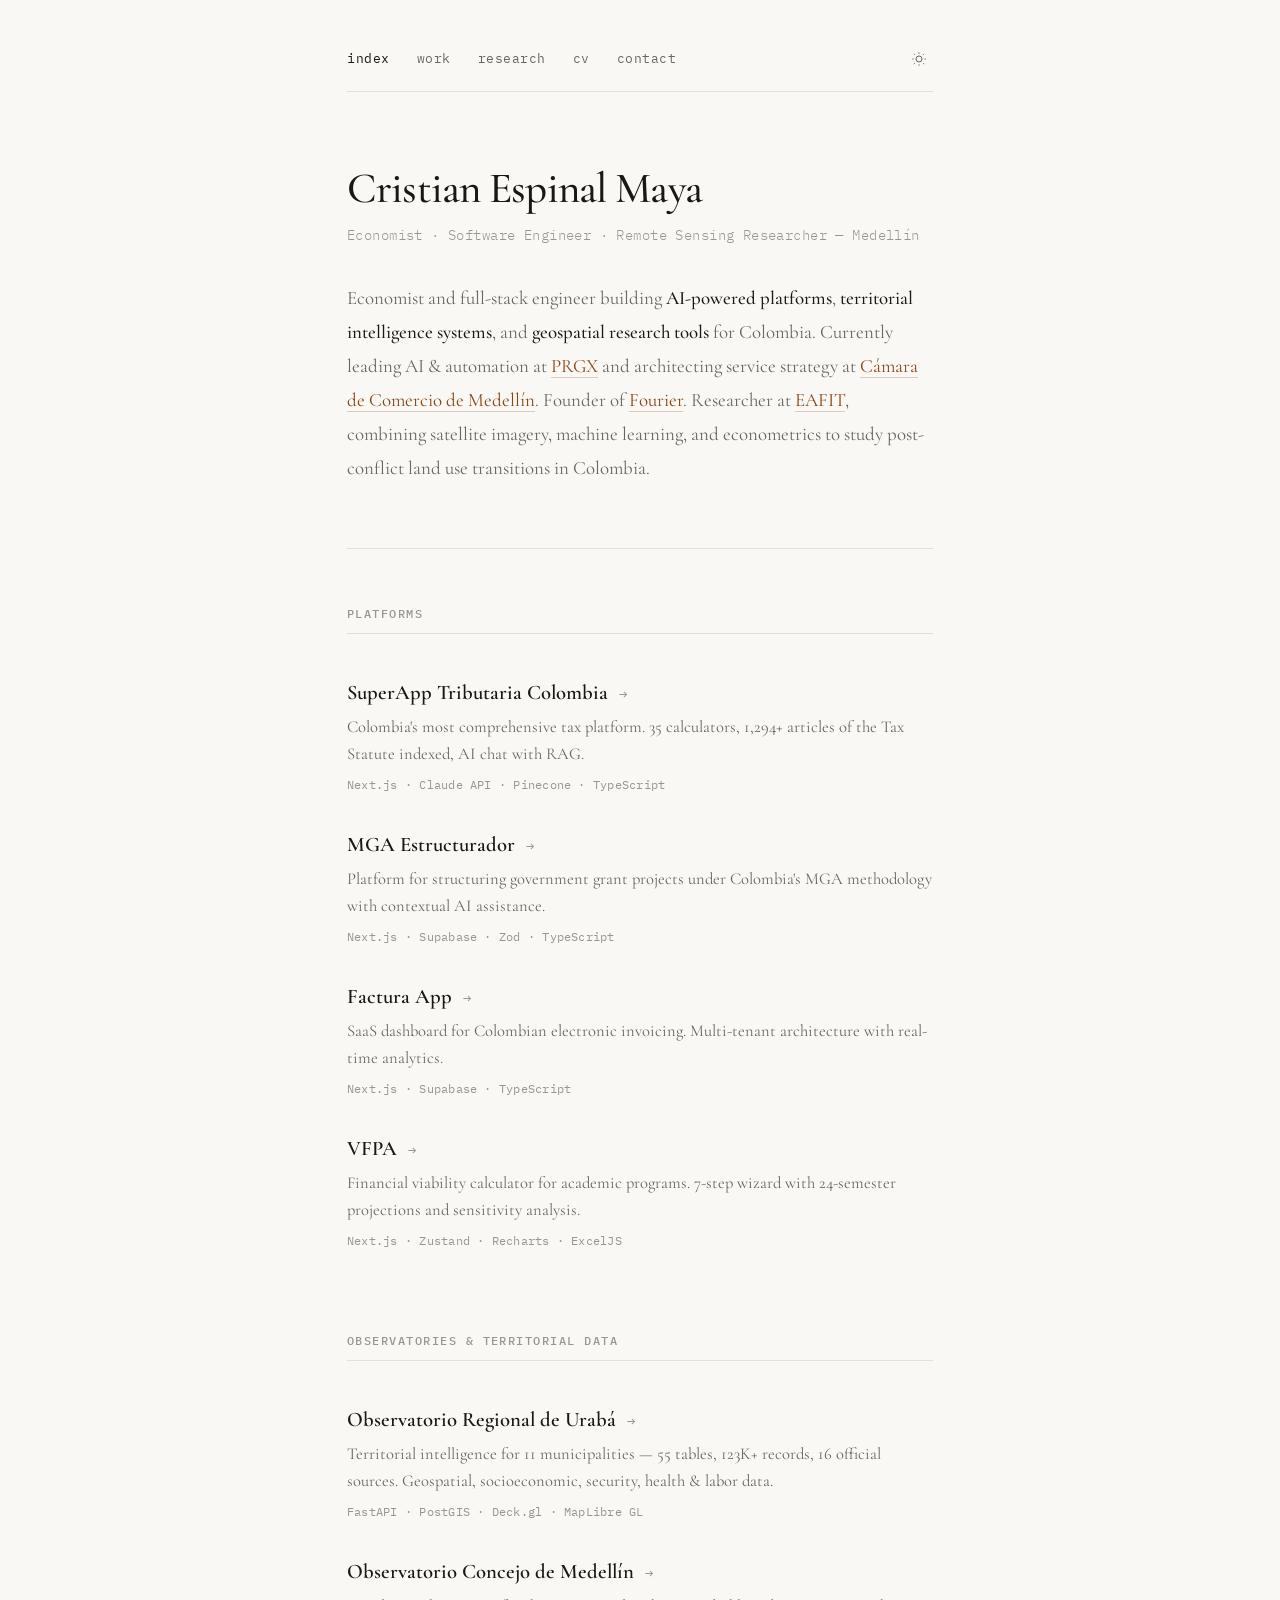
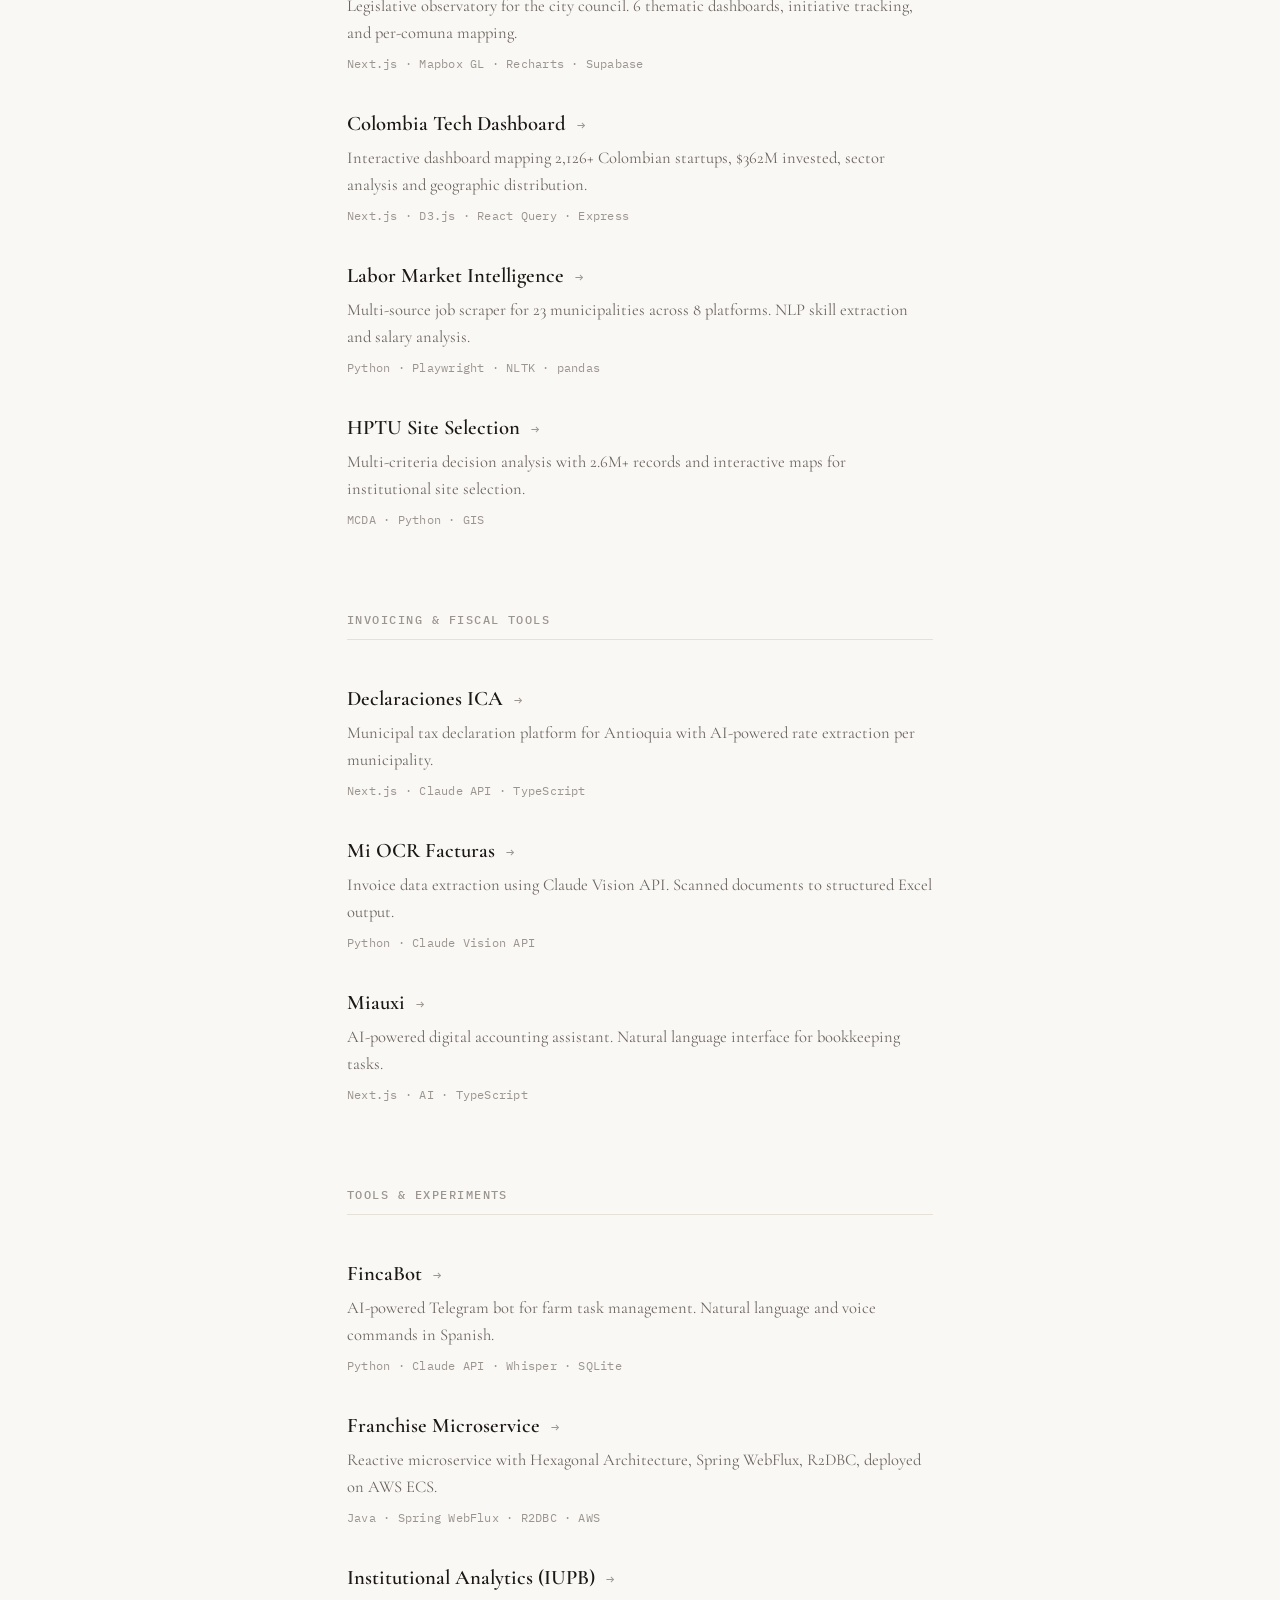
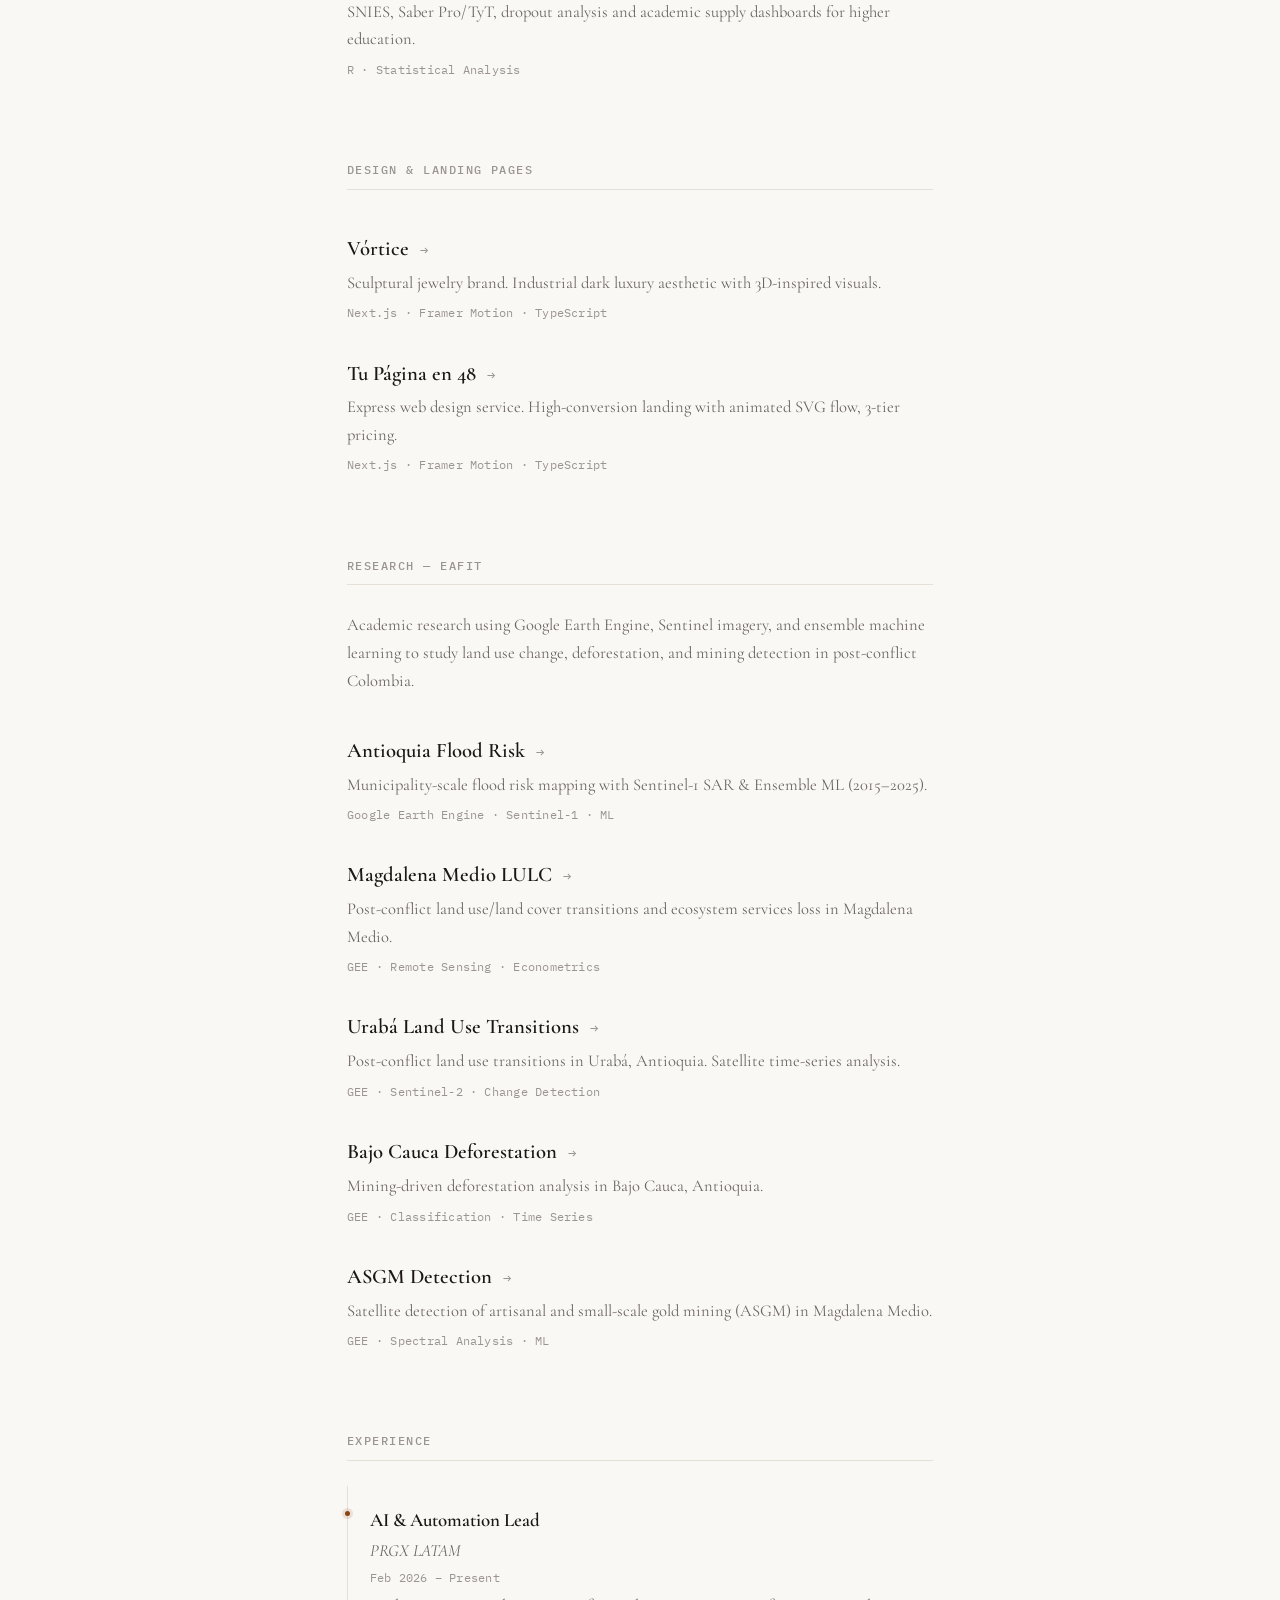
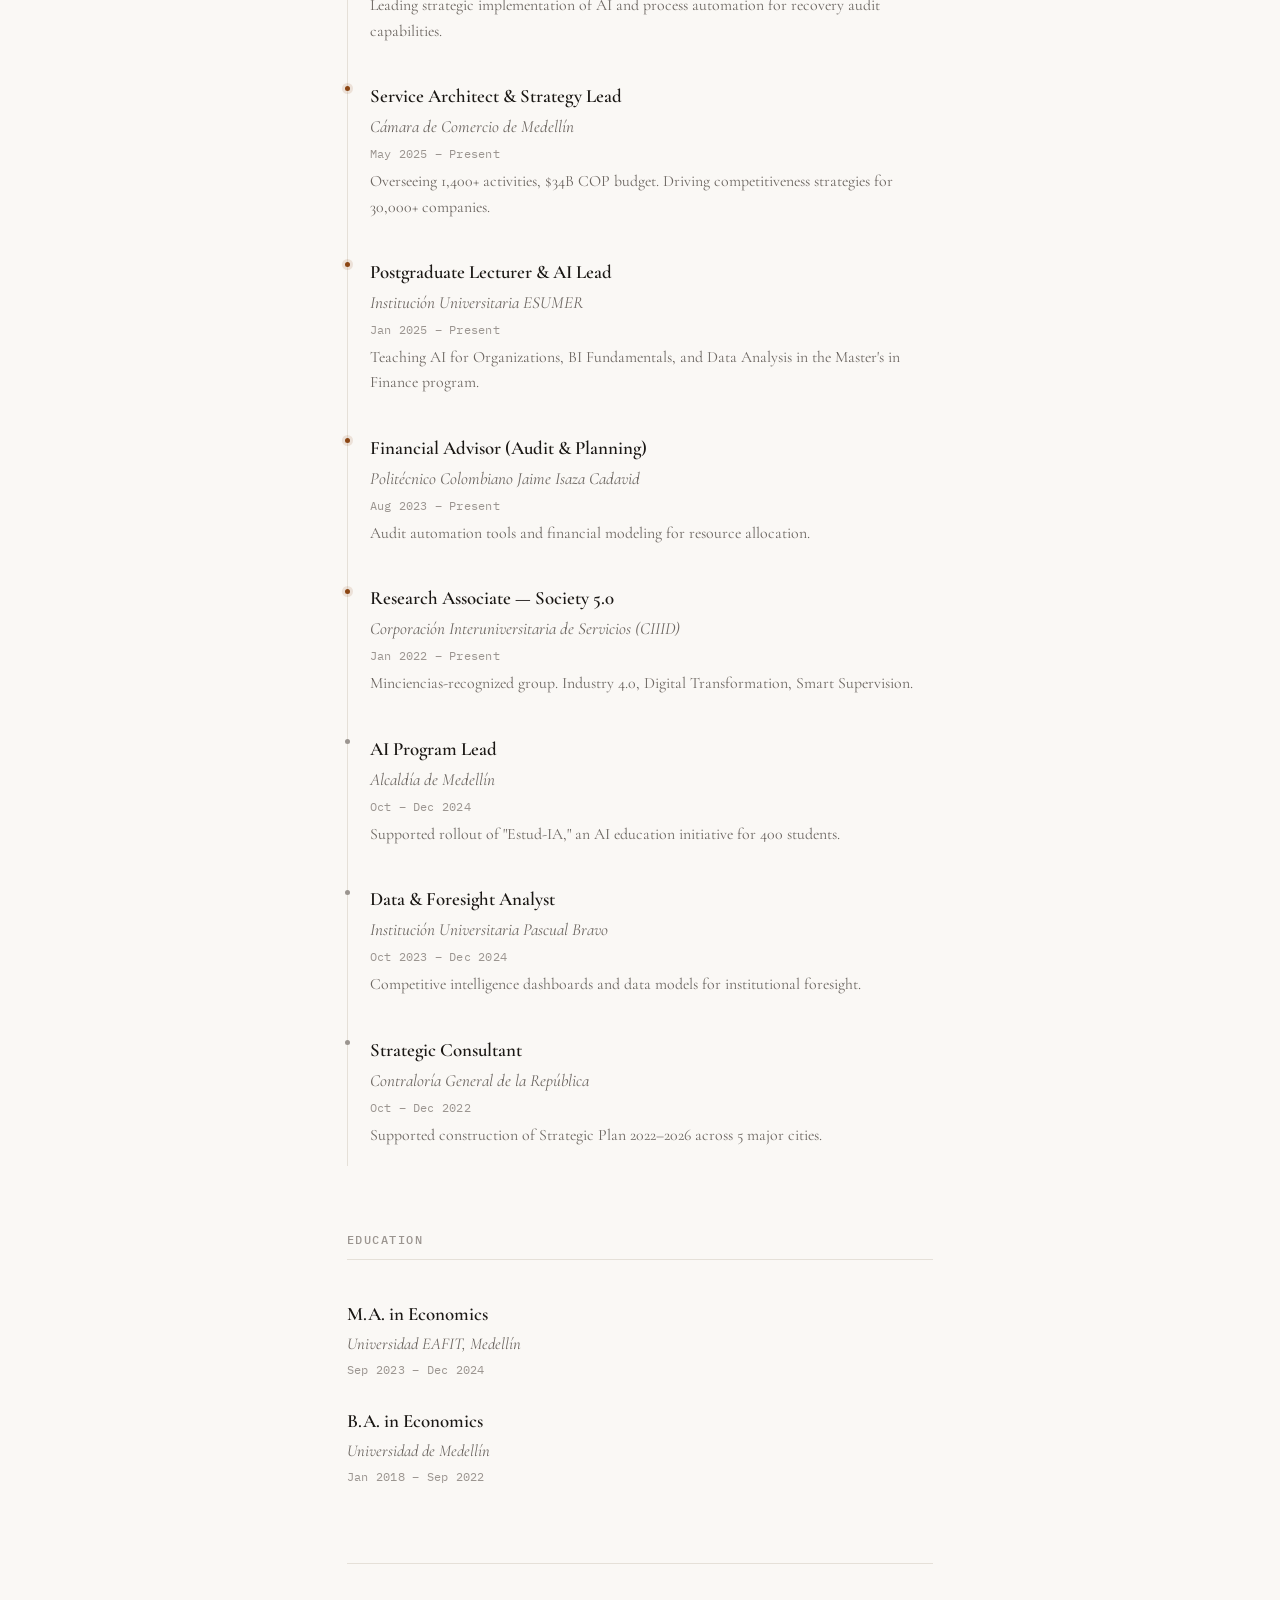
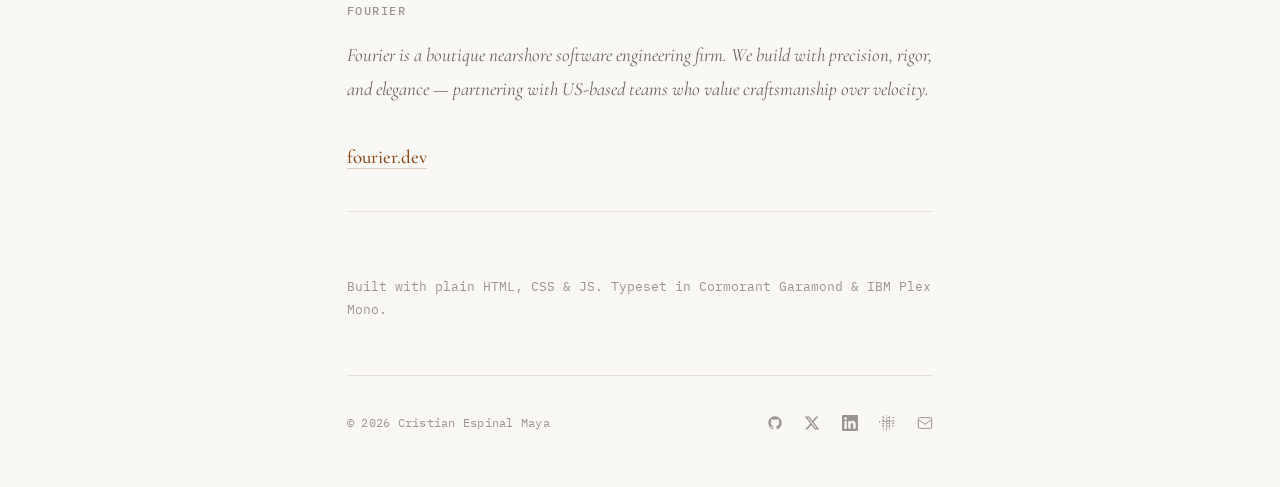
==== index.html @ dfd5e25a "Add full profile: experience, research, education, expanded projects - Updated bio with economist + " ====
<!DOCTYPE html>
<html lang="en" data-theme="light">
<head>
  <meta charset="UTF-8">
  <meta name="viewport" content="width=device-width, initial-scale=1.0">
  <title>Cristian Espinal Maya</title>
  <meta name="description" content="Economist, Software Engineer & Data Intelligence — Medellín, Colombia">
  <meta property="og:title" content="Cristian Espinal Maya">
  <meta property="og:description" content="Economist & Software Engineer building AI-powered platforms, territorial intelligence systems, and geospatial research tools in Medellín, Colombia.">
  <meta property="og:type" content="website">
  <meta property="og:url" content="https://cespial.github.io">
  <link rel="preconnect" href="https://fonts.googleapis.com">
  <link rel="preconnect" href="https://fonts.gstatic.com" crossorigin>
  <link href="https://fonts.googleapis.com/css2?family=Cormorant+Garamond:ital,wght@0,400;0,500;0,600;1,400;1,500&family=IBM+Plex+Mono:wght@300;400;500&display=swap" rel="stylesheet">
  <style>
    :root {
      --serif: 'Cormorant Garamond', 'Georgia', serif;
      --mono: 'IBM Plex Mono', 'Menlo', monospace;

      --bg: #FAF8F5;
      --bg-subtle: #F2EFEA;
      --text: #1A1714;
      --text-secondary: #6B6560;
      --text-tertiary: #9B9590;
      --accent: #8B4513;
      --accent-hover: #A0522D;
      --border: #E5E0D8;
      --selection-bg: #8B451320;
      --link-underline: #8B451340;
    }

    [data-theme="dark"] {
      --bg: #141210;
      --bg-subtle: #1E1C18;
      --text: #E8E4DE;
      --text-secondary: #9B9590;
      --text-tertiary: #6B6560;
      --accent: #C8875A;
      --accent-hover: #D4976A;
      --border: #2A2825;
      --selection-bg: #C8875A20;
      --link-underline: #C8875A40;
    }

    * { margin: 0; padding: 0; box-sizing: border-box; }

    ::selection {
      background: var(--selection-bg);
      color: var(--accent);
    }

    html {
      font-size: 18px;
      scroll-behavior: smooth;
    }

    body {
      font-family: var(--serif);
      background: var(--bg);
      color: var(--text);
      line-height: 1.7;
      transition: background 0.5s ease, color 0.4s ease;
      -webkit-font-smoothing: antialiased;
      -moz-osx-font-smoothing: grayscale;
      text-rendering: optimizeLegibility;
    }

    .page {
      max-width: 640px;
      margin: 0 auto;
      padding: 0 1.5rem;
    }

    /* ── Navigation ── */
    nav {
      display: flex;
      justify-content: space-between;
      align-items: center;
      padding: 2.5rem 0 1rem;
      border-bottom: 1px solid var(--border);
      margin-bottom: 3rem;
    }

    .nav-left {
      display: flex;
      gap: 1.5rem;
      align-items: center;
      flex-wrap: wrap;
    }

    .nav-left a {
      font-family: var(--mono);
      font-size: 0.72rem;
      font-weight: 400;
      color: var(--text-secondary);
      text-decoration: none;
      letter-spacing: 0.04em;
      text-transform: lowercase;
      transition: color 0.3s ease;
    }

    .nav-left a:hover,
    .nav-left a.active {
      color: var(--text);
    }

    .theme-toggle {
      appearance: none;
      border: none;
      background: none;
      cursor: pointer;
      width: 28px;
      height: 28px;
      display: flex;
      align-items: center;
      justify-content: center;
      border-radius: 50%;
      transition: background 0.3s ease;
      color: var(--text-secondary);
      flex-shrink: 0;
    }

    .theme-toggle:hover {
      background: var(--bg-subtle);
      color: var(--text);
    }

    .theme-toggle svg {
      width: 16px;
      height: 16px;
      transition: transform 0.4s ease, opacity 0.3s ease;
    }

    /* ── Hero ── */
    .hero {
      padding: 1rem 0 3.5rem;
    }

    .hero h1 {
      font-family: var(--serif);
      font-size: 2.4rem;
      font-weight: 500;
      letter-spacing: -0.02em;
      line-height: 1.15;
      margin-bottom: 0.6rem;
    }

    .hero .subtitle {
      font-family: var(--mono);
      font-size: 0.78rem;
      font-weight: 300;
      color: var(--text-tertiary);
      letter-spacing: 0.03em;
      margin-bottom: 1.8rem;
    }

    .hero .bio {
      font-size: 1.05rem;
      font-weight: 400;
      line-height: 1.8;
      color: var(--text-secondary);
      max-width: 580px;
    }

    .hero .bio strong {
      color: var(--text);
      font-weight: 500;
    }

    a.text-link {
      color: var(--accent);
      text-decoration: none;
      border-bottom: 1px solid var(--link-underline);
      transition: border-color 0.3s ease, color 0.3s ease;
    }

    a.text-link:hover {
      color: var(--accent-hover);
      border-color: var(--accent);
    }

    /* ── Divider ── */
    .divider {
      width: 100%;
      height: 1px;
      background: var(--border);
      margin: 0 0 3rem;
    }

    /* ── Section ── */
    .index-section {
      margin-bottom: 3.5rem;
    }

    .section-label {
      font-family: var(--mono);
      font-size: 0.68rem;
      font-weight: 500;
      text-transform: uppercase;
      letter-spacing: 0.12em;
      color: var(--text-tertiary);
      margin-bottom: 1.4rem;
      padding-bottom: 0.5rem;
      border-bottom: 1px solid var(--border);
    }

    /* ── Project List ── */
    .project-list {
      list-style: none;
    }

    .project-item {
      padding: 0.9rem 0;
    }

    .project-item a {
      text-decoration: none;
      display: block;
    }

    .project-title {
      font-family: var(--serif);
      font-size: 1.15rem;
      font-weight: 600;
      color: var(--text);
      transition: color 0.3s ease;
      display: inline;
    }

    .project-item a:hover .project-title {
      color: var(--accent);
    }

    .project-arrow {
      display: inline-block;
      font-family: var(--mono);
      font-size: 0.75rem;
      color: var(--text-tertiary);
      margin-left: 0.4rem;
      transition: transform 0.3s ease, color 0.3s ease;
    }

    .project-item a:hover .project-arrow {
      transform: translateX(3px);
      color: var(--accent);
    }

    .project-desc {
      font-size: 0.92rem;
      color: var(--text-secondary);
      margin-top: 0.2rem;
      line-height: 1.65;
    }

    .project-meta {
      font-family: var(--mono);
      font-size: 0.65rem;
      color: var(--text-tertiary);
      margin-top: 0.35rem;
      letter-spacing: 0.02em;
    }

    /* ── Experience Timeline ── */
    .timeline {
      list-style: none;
    }

    .timeline-item {
      padding: 1rem 0;
      padding-left: 1.2rem;
      border-left: 1px solid var(--border);
      position: relative;
    }

    .timeline-item::before {
      content: '';
      position: absolute;
      left: -3px;
      top: 1.35rem;
      width: 5px;
      height: 5px;
      border-radius: 50%;
      background: var(--text-tertiary);
      transition: background 0.3s ease;
    }

    .timeline-item.current::before {
      background: var(--accent);
      box-shadow: 0 0 0 3px var(--selection-bg);
    }

    .timeline-role {
      font-family: var(--serif);
      font-size: 1.05rem;
      font-weight: 600;
      color: var(--text);
    }

    .timeline-org {
      font-family: var(--serif);
      font-size: 0.95rem;
      color: var(--text-secondary);
      font-style: italic;
    }

    .timeline-date {
      font-family: var(--mono);
      font-size: 0.65rem;
      color: var(--text-tertiary);
      letter-spacing: 0.02em;
      margin-top: 0.15rem;
    }

    .timeline-desc {
      font-size: 0.88rem;
      color: var(--text-secondary);
      margin-top: 0.3rem;
      line-height: 1.6;
    }

    /* ── Education ── */
    .edu-item {
      padding: 0.7rem 0;
    }

    .edu-degree {
      font-family: var(--serif);
      font-size: 1.05rem;
      font-weight: 600;
      color: var(--text);
    }

    .edu-school {
      font-size: 0.92rem;
      color: var(--text-secondary);
      font-style: italic;
    }

    .edu-date {
      font-family: var(--mono);
      font-size: 0.65rem;
      color: var(--text-tertiary);
      letter-spacing: 0.02em;
      margin-top: 0.1rem;
    }

    /* ── Fourier Section ── */
    .fourier-section {
      margin: 1rem 0 3.5rem;
      padding: 2rem 0;
      border-top: 1px solid var(--border);
      border-bottom: 1px solid var(--border);
    }

    .fourier-section .section-label {
      border-bottom: none;
      padding-bottom: 0;
      margin-bottom: 1rem;
    }

    .fourier-text {
      font-size: 1.05rem;
      color: var(--text-secondary);
      line-height: 1.8;
      font-style: italic;
    }

    .fourier-text a {
      color: var(--accent);
      text-decoration: none;
      font-style: normal;
      font-weight: 500;
      border-bottom: 1px solid var(--link-underline);
      transition: border-color 0.3s ease, color 0.3s ease;
    }

    .fourier-text a:hover {
      color: var(--accent-hover);
      border-color: var(--accent);
    }

    /* ── Colophon ── */
    .colophon {
      margin-bottom: 3rem;
    }

    .colophon p {
      font-family: var(--mono);
      font-size: 0.72rem;
      color: var(--text-tertiary);
      line-height: 1.8;
    }

    /* ── Footer ── */
    footer {
      padding: 2rem 0 3rem;
      border-top: 1px solid var(--border);
      display: flex;
      justify-content: space-between;
      align-items: center;
      flex-wrap: wrap;
      gap: 1rem;
    }

    .footer-copy {
      font-family: var(--mono);
      font-size: 0.68rem;
      color: var(--text-tertiary);
      letter-spacing: 0.02em;
    }

    .social-links {
      display: flex;
      gap: 1.2rem;
      align-items: center;
    }

    .social-links a {
      color: var(--text-tertiary);
      transition: color 0.3s ease;
      display: flex;
      align-items: center;
    }

    .social-links a:hover {
      color: var(--text);
    }

    .social-links svg {
      width: 16px;
      height: 16px;
    }

    /* ── Fade-in ── */
    .fade-in {
      opacity: 0;
      transform: translateY(12px);
      transition: opacity 0.6s ease, transform 0.6s ease;
    }

    .fade-in.visible {
      opacity: 1;
      transform: translateY(0);
    }

    .stagger > .fade-in:nth-child(1) { transition-delay: 0s; }
    .stagger > .fade-in:nth-child(2) { transition-delay: 0.05s; }
    .stagger > .fade-in:nth-child(3) { transition-delay: 0.1s; }
    .stagger > .fade-in:nth-child(4) { transition-delay: 0.15s; }
    .stagger > .fade-in:nth-child(5) { transition-delay: 0.2s; }
    .stagger > .fade-in:nth-child(6) { transition-delay: 0.25s; }
    .stagger > .fade-in:nth-child(7) { transition-delay: 0.3s; }
    .stagger > .fade-in:nth-child(8) { transition-delay: 0.35s; }

    /* ── Responsive ── */
    @media (max-width: 600px) {
      html { font-size: 16px; }
      .page { padding: 0 1.25rem; }
      nav { padding: 2rem 0 0.75rem; margin-bottom: 2rem; }
      .nav-left { gap: 0.9rem; }
      .nav-left a { font-size: 0.7rem; }
      .hero { padding: 0.5rem 0 2.5rem; }
      .hero h1 { font-size: 2rem; }
      .hero .subtitle { font-size: 0.72rem; }
      .hero .bio { font-size: 0.95rem; }
      .index-section { margin-bottom: 2.5rem; }
      footer { padding: 1.5rem 0 2.5rem; }
      .timeline-item { padding-left: 1rem; }
    }
  </style>
</head>
<body>
  <div class="page">

    <!-- Navigation -->
    <nav>
      <div class="nav-left">
        <a href="#" class="active">index</a>
        <a href="#work">work</a>
        <a href="#research">research</a>
        <a href="#experience">cv</a>
        <a href="mailto:cristian@fourier.dev">contact</a>
      </div>
      <button class="theme-toggle" aria-label="Toggle theme" id="themeToggle">
        <svg class="icon-sun" xmlns="http://www.w3.org/2000/svg" fill="none" viewBox="0 0 24 24" stroke="currentColor" stroke-width="1.5">
          <circle cx="12" cy="12" r="4.5"/>
          <path d="M12 2v2m0 16v2M4.22 4.22l1.42 1.42m12.72 12.72l1.42 1.42M2 12h2m16 0h2M4.22 19.78l1.42-1.42M18.36 5.64l1.42-1.42"/>
        </svg>
        <svg class="icon-moon" xmlns="http://www.w3.org/2000/svg" fill="none" viewBox="0 0 24 24" stroke="currentColor" stroke-width="1.5" style="display:none">
          <path d="M21.75 15.5A9.72 9.72 0 018.5 2.25 9.75 9.75 0 1021.75 15.5z"/>
        </svg>
      </button>
    </nav>

    <!-- Hero -->
    <section class="hero fade-in">
      <h1>Cristian Espinal Maya</h1>
      <p class="subtitle">Economist · Software Engineer · Remote Sensing Researcher &mdash; Medellín</p>
      <p class="bio">
        Economist and full-stack engineer building <strong>AI-powered platforms</strong>,
        <strong>territorial intelligence systems</strong>, and <strong>geospatial research tools</strong>
        for Colombia. Currently leading AI &amp; automation at
        <a class="text-link" href="https://www.prgx.com" target="_blank" rel="noopener">PRGX</a>
        and architecting service strategy at
        <a class="text-link" href="https://www.camaramedellin.com.co" target="_blank" rel="noopener">Cámara de Comercio de Medellín</a>.
        Founder of <a class="text-link" href="https://fourier.dev" target="_blank" rel="noopener">Fourier</a>.
        Researcher at <a class="text-link" href="https://www.eafit.edu.co" target="_blank" rel="noopener">EAFIT</a>,
        combining satellite imagery, machine learning, and econometrics to study
        post-conflict land use transitions in Colombia.
      </p>
    </section>

    <div class="divider"></div>

    <!-- ═══════════ WORK INDEX ═══════════ -->
    <section id="work">

      <!-- Platforms -->
      <div class="index-section fade-in">
        <h2 class="section-label">Platforms</h2>
        <ul class="project-list stagger">
          <li class="project-item fade-in">
            <a href="https://superapp-tributaria-colombia.vercel.app" target="_blank" rel="noopener">
              <span class="project-title">SuperApp Tributaria Colombia</span>
              <span class="project-arrow">&#8594;</span>
              <p class="project-desc">Colombia's most comprehensive tax platform. 35 calculators, 1,294+ articles of the Tax Statute indexed, AI chat with RAG.</p>
              <p class="project-meta">Next.js · Claude API · Pinecone · TypeScript</p>
            </a>
          </li>
          <li class="project-item fade-in">
            <a href="https://github.com/Cespial/mga-estructurador" target="_blank" rel="noopener">
              <span class="project-title">MGA Estructurador</span>
              <span class="project-arrow">&#8594;</span>
              <p class="project-desc">Platform for structuring government grant projects under Colombia's MGA methodology with contextual AI assistance.</p>
              <p class="project-meta">Next.js · Supabase · Zod · TypeScript</p>
            </a>
          </li>
          <li class="project-item fade-in">
            <a href="https://github.com/Cespial/factura-app" target="_blank" rel="noopener">
              <span class="project-title">Factura App</span>
              <span class="project-arrow">&#8594;</span>
              <p class="project-desc">SaaS dashboard for Colombian electronic invoicing. Multi-tenant architecture with real-time analytics.</p>
              <p class="project-meta">Next.js · Supabase · TypeScript</p>
            </a>
          </li>
          <li class="project-item fade-in">
            <a href="https://github.com/Cespial/vfpa-jic" target="_blank" rel="noopener">
              <span class="project-title">VFPA</span>
              <span class="project-arrow">&#8594;</span>
              <p class="project-desc">Financial viability calculator for academic programs. 7-step wizard with 24-semester projections and sensitivity analysis.</p>
              <p class="project-meta">Next.js · Zustand · Recharts · ExcelJS</p>
            </a>
          </li>
        </ul>
      </div>

      <!-- Observatories & Territorial Data -->
      <div class="index-section fade-in">
        <h2 class="section-label">Observatories &amp; Territorial Data</h2>
        <ul class="project-list stagger">
          <li class="project-item fade-in">
            <a href="https://github.com/Cespial/observatorio-laboral-uraba" target="_blank" rel="noopener">
              <span class="project-title">Observatorio Regional de Urabá</span>
              <span class="project-arrow">&#8594;</span>
              <p class="project-desc">Territorial intelligence for 11 municipalities &mdash; 55 tables, 123K+ records, 16 official sources. Geospatial, socioeconomic, security, health &amp; labor data.</p>
              <p class="project-meta">FastAPI · PostGIS · Deck.gl · MapLibre GL</p>
            </a>
          </li>
          <li class="project-item fade-in">
            <a href="https://github.com/Cespial/observatorio-concejo-medellin" target="_blank" rel="noopener">
              <span class="project-title">Observatorio Concejo de Medellín</span>
              <span class="project-arrow">&#8594;</span>
              <p class="project-desc">Legislative observatory for the city council. 6 thematic dashboards, initiative tracking, and per-comuna mapping.</p>
              <p class="project-meta">Next.js · Mapbox GL · Recharts · Supabase</p>
            </a>
          </li>
          <li class="project-item fade-in">
            <a href="https://github.com/Cespial" target="_blank" rel="noopener">
              <span class="project-title">Colombia Tech Dashboard</span>
              <span class="project-arrow">&#8594;</span>
              <p class="project-desc">Interactive dashboard mapping 2,126+ Colombian startups, $362M invested, sector analysis and geographic distribution.</p>
              <p class="project-meta">Next.js · D3.js · React Query · Express</p>
            </a>
          </li>
          <li class="project-item fade-in">
            <a href="https://github.com/Cespial/marinilla_empleos" target="_blank" rel="noopener">
              <span class="project-title">Labor Market Intelligence</span>
              <span class="project-arrow">&#8594;</span>
              <p class="project-desc">Multi-source job scraper for 23 municipalities across 8 platforms. NLP skill extraction and salary analysis.</p>
              <p class="project-meta">Python · Playwright · NLTK · pandas</p>
            </a>
          </li>
          <li class="project-item fade-in">
            <a href="https://github.com/Cespial/hptu-localizacion" target="_blank" rel="noopener">
              <span class="project-title">HPTU Site Selection</span>
              <span class="project-arrow">&#8594;</span>
              <p class="project-desc">Multi-criteria decision analysis with 2.6M+ records and interactive maps for institutional site selection.</p>
              <p class="project-meta">MCDA · Python · GIS</p>
            </a>
          </li>
        </ul>
      </div>

      <!-- Invoicing & Fiscal -->
      <div class="index-section fade-in">
        <h2 class="section-label">Invoicing &amp; Fiscal Tools</h2>
        <ul class="project-list stagger">
          <li class="project-item fade-in">
            <a href="https://github.com/Cespial/declaraciones_ICA" target="_blank" rel="noopener">
              <span class="project-title">Declaraciones ICA</span>
              <span class="project-arrow">&#8594;</span>
              <p class="project-desc">Municipal tax declaration platform for Antioquia with AI-powered rate extraction per municipality.</p>
              <p class="project-meta">Next.js · Claude API · TypeScript</p>
            </a>
          </li>
          <li class="project-item fade-in">
            <a href="https://github.com/Cespial/Mi_OCR_Facturas" target="_blank" rel="noopener">
              <span class="project-title">Mi OCR Facturas</span>
              <span class="project-arrow">&#8594;</span>
              <p class="project-desc">Invoice data extraction using Claude Vision API. Scanned documents to structured Excel output.</p>
              <p class="project-meta">Python · Claude Vision API</p>
            </a>
          </li>
          <li class="project-item fade-in">
            <a href="https://github.com/Cespial/auxiliar-contable-digital-main" target="_blank" rel="noopener">
              <span class="project-title">Miauxi</span>
              <span class="project-arrow">&#8594;</span>
              <p class="project-desc">AI-powered digital accounting assistant. Natural language interface for bookkeeping tasks.</p>
              <p class="project-meta">Next.js · AI · TypeScript</p>
            </a>
          </li>
        </ul>
      </div>

      <!-- Tools & Experiments -->
      <div class="index-section fade-in">
        <h2 class="section-label">Tools &amp; Experiments</h2>
        <ul class="project-list stagger">
          <li class="project-item fade-in">
            <a href="https://github.com/Cespial" target="_blank" rel="noopener">
              <span class="project-title">FincaBot</span>
              <span class="project-arrow">&#8594;</span>
              <p class="project-desc">AI-powered Telegram bot for farm task management. Natural language and voice commands in Spanish.</p>
              <p class="project-meta">Python · Claude API · Whisper · SQLite</p>
            </a>
          </li>
          <li class="project-item fade-in">
            <a href="https://github.com/Cespial/ms-franchise-neg-main" target="_blank" rel="noopener">
              <span class="project-title">Franchise Microservice</span>
              <span class="project-arrow">&#8594;</span>
              <p class="project-desc">Reactive microservice with Hexagonal Architecture, Spring WebFlux, R2DBC, deployed on AWS ECS.</p>
              <p class="project-meta">Java · Spring WebFlux · R2DBC · AWS</p>
            </a>
          </li>
          <li class="project-item fade-in">
            <a href="https://github.com/Cespial/IUPB" target="_blank" rel="noopener">
              <span class="project-title">Institutional Analytics (IUPB)</span>
              <span class="project-arrow">&#8594;</span>
              <p class="project-desc">SNIES, Saber Pro/TyT, dropout analysis and academic supply dashboards for higher education.</p>
              <p class="project-meta">R · Statistical Analysis</p>
            </a>
          </li>
        </ul>
      </div>

      <!-- Landing Pages -->
      <div class="index-section fade-in">
        <h2 class="section-label">Design &amp; Landing Pages</h2>
        <ul class="project-list stagger">
          <li class="project-item fade-in">
            <a href="https://github.com/Cespial/Vortice" target="_blank" rel="noopener">
              <span class="project-title">Vórtice</span>
              <span class="project-arrow">&#8594;</span>
              <p class="project-desc">Sculptural jewelry brand. Industrial dark luxury aesthetic with 3D-inspired visuals.</p>
              <p class="project-meta">Next.js · Framer Motion · TypeScript</p>
            </a>
          </li>
          <li class="project-item fade-in">
            <a href="https://github.com/Cespial/techos-espinal-landing" target="_blank" rel="noopener">
              <span class="project-title">Tu Página en 48</span>
              <span class="project-arrow">&#8594;</span>
              <p class="project-desc">Express web design service. High-conversion landing with animated SVG flow, 3-tier pricing.</p>
              <p class="project-meta">Next.js · Framer Motion · TypeScript</p>
            </a>
          </li>
        </ul>
      </div>

    </section>

    <!-- ═══════════ RESEARCH ═══════════ -->
    <section id="research" class="index-section fade-in">
      <h2 class="section-label">Research &mdash; EAFIT</h2>
      <p style="font-size:0.92rem;color:var(--text-secondary);line-height:1.7;margin-bottom:1.2rem;">
        Academic research using Google Earth Engine, Sentinel imagery, and ensemble machine learning
        to study land use change, deforestation, and mining detection in post-conflict Colombia.
      </p>
      <ul class="project-list stagger">
        <li class="project-item fade-in">
          <a href="https://github.com/Cespial/antioquia-flood-risk" target="_blank" rel="noopener">
            <span class="project-title">Antioquia Flood Risk</span>
            <span class="project-arrow">&#8594;</span>
            <p class="project-desc">Municipality-scale flood risk mapping with Sentinel-1 SAR &amp; Ensemble ML (2015&ndash;2025).</p>
            <p class="project-meta">Google Earth Engine · Sentinel-1 · ML</p>
          </a>
        </li>
        <li class="project-item fade-in">
          <a href="https://github.com/Cespial/magdalena_medio_research" target="_blank" rel="noopener">
            <span class="project-title">Magdalena Medio LULC</span>
            <span class="project-arrow">&#8594;</span>
            <p class="project-desc">Post-conflict land use/land cover transitions and ecosystem services loss in Magdalena Medio.</p>
            <p class="project-meta">GEE · Remote Sensing · Econometrics</p>
          </a>
        </li>
        <li class="project-item fade-in">
          <a href="https://github.com/Cespial/uraba_research" target="_blank" rel="noopener">
            <span class="project-title">Urabá Land Use Transitions</span>
            <span class="project-arrow">&#8594;</span>
            <p class="project-desc">Post-conflict land use transitions in Urabá, Antioquia. Satellite time-series analysis.</p>
            <p class="project-meta">GEE · Sentinel-2 · Change Detection</p>
          </a>
        </li>
        <li class="project-item fade-in">
          <a href="https://github.com/Cespial/bajo_cauca_research" target="_blank" rel="noopener">
            <span class="project-title">Bajo Cauca Deforestation</span>
            <span class="project-arrow">&#8594;</span>
            <p class="project-desc">Mining-driven deforestation analysis in Bajo Cauca, Antioquia.</p>
            <p class="project-meta">GEE · Classification · Time Series</p>
          </a>
        </li>
        <li class="project-item fade-in">
          <a href="https://github.com/Cespial/minerio_magdalena_medio" target="_blank" rel="noopener">
            <span class="project-title">ASGM Detection</span>
            <span class="project-arrow">&#8594;</span>
            <p class="project-desc">Satellite detection of artisanal and small-scale gold mining (ASGM) in Magdalena Medio.</p>
            <p class="project-meta">GEE · Spectral Analysis · ML</p>
          </a>
        </li>
      </ul>
    </section>

    <!-- ═══════════ EXPERIENCE ═══════════ -->
    <section id="experience" class="index-section fade-in">
      <h2 class="section-label">Experience</h2>
      <ul class="timeline stagger">
        <li class="timeline-item current fade-in">
          <div class="timeline-role">AI &amp; Automation Lead</div>
          <div class="timeline-org">PRGX LATAM</div>
          <div class="timeline-date">Feb 2026 &ndash; Present</div>
          <p class="timeline-desc">Leading strategic implementation of AI and process automation for recovery audit capabilities.</p>
        </li>
        <li class="timeline-item current fade-in">
          <div class="timeline-role">Service Architect &amp; Strategy Lead</div>
          <div class="timeline-org">Cámara de Comercio de Medellín</div>
          <div class="timeline-date">May 2025 &ndash; Present</div>
          <p class="timeline-desc">Overseeing 1,400+ activities, $34B COP budget. Driving competitiveness strategies for 30,000+ companies.</p>
        </li>
        <li class="timeline-item current fade-in">
          <div class="timeline-role">Postgraduate Lecturer &amp; AI Lead</div>
          <div class="timeline-org">Institución Universitaria ESUMER</div>
          <div class="timeline-date">Jan 2025 &ndash; Present</div>
          <p class="timeline-desc">Teaching AI for Organizations, BI Fundamentals, and Data Analysis in the Master's in Finance program.</p>
        </li>
        <li class="timeline-item current fade-in">
          <div class="timeline-role">Financial Advisor (Audit &amp; Planning)</div>
          <div class="timeline-org">Politécnico Colombiano Jaime Isaza Cadavid</div>
          <div class="timeline-date">Aug 2023 &ndash; Present</div>
          <p class="timeline-desc">Audit automation tools and financial modeling for resource allocation.</p>
        </li>
        <li class="timeline-item current fade-in">
          <div class="timeline-role">Research Associate — Society 5.0</div>
          <div class="timeline-org">Corporación Interuniversitaria de Servicios (CIIID)</div>
          <div class="timeline-date">Jan 2022 &ndash; Present</div>
          <p class="timeline-desc">Minciencias-recognized group. Industry 4.0, Digital Transformation, Smart Supervision.</p>
        </li>
        <li class="timeline-item fade-in">
          <div class="timeline-role">AI Program Lead</div>
          <div class="timeline-org">Alcaldía de Medellín</div>
          <div class="timeline-date">Oct &ndash; Dec 2024</div>
          <p class="timeline-desc">Supported rollout of "Estud-IA," an AI education initiative for 400 students.</p>
        </li>
        <li class="timeline-item fade-in">
          <div class="timeline-role">Data &amp; Foresight Analyst</div>
          <div class="timeline-org">Institución Universitaria Pascual Bravo</div>
          <div class="timeline-date">Oct 2023 &ndash; Dec 2024</div>
          <p class="timeline-desc">Competitive intelligence dashboards and data models for institutional foresight.</p>
        </li>
        <li class="timeline-item fade-in">
          <div class="timeline-role">Strategic Consultant</div>
          <div class="timeline-org">Contraloría General de la República</div>
          <div class="timeline-date">Oct &ndash; Dec 2022</div>
          <p class="timeline-desc">Supported construction of Strategic Plan 2022&ndash;2026 across 5 major cities.</p>
        </li>
      </ul>
    </section>

    <!-- ═══════════ EDUCATION ═══════════ -->
    <section class="index-section fade-in">
      <h2 class="section-label">Education</h2>
      <div class="edu-item">
        <div class="edu-degree">M.A. in Economics</div>
        <div class="edu-school">Universidad EAFIT, Medellín</div>
        <div class="edu-date">Sep 2023 &ndash; Dec 2024</div>
      </div>
      <div class="edu-item">
        <div class="edu-degree">B.A. in Economics</div>
        <div class="edu-school">Universidad de Medellín</div>
        <div class="edu-date">Jan 2018 &ndash; Sep 2022</div>
      </div>
    </section>

    <!-- ═══════════ FOURIER ═══════════ -->
    <section id="fourier" class="fourier-section fade-in">
      <h2 class="section-label">Fourier</h2>
      <p class="fourier-text">
        Fourier is a boutique nearshore software engineering firm.
        We build with precision, rigor, and elegance &mdash;
        partnering with US-based teams who value craftsmanship over velocity.
        <br><br>
        <a href="https://fourier.dev" target="_blank" rel="noopener">fourier.dev</a>
      </p>
    </section>

    <!-- Colophon -->
    <div class="colophon fade-in">
      <p>
        Built with plain HTML, CSS &amp; JS. Typeset in Cormorant Garamond &amp; IBM Plex Mono.
      </p>
    </div>

    <!-- Footer -->
    <footer class="fade-in">
      <span class="footer-copy">&copy; 2026 Cristian Espinal Maya</span>
      <div class="social-links">
        <a href="https://github.com/Cespial" target="_blank" rel="noopener" aria-label="GitHub">
          <svg viewBox="0 0 24 24" fill="currentColor"><path d="M12 2C6.477 2 2 6.484 2 12.017c0 4.425 2.865 8.18 6.839 9.504.5.092.682-.217.682-.483 0-.237-.008-.868-.013-1.703-2.782.605-3.369-1.343-3.369-1.343-.454-1.158-1.11-1.466-1.11-1.466-.908-.62.069-.608.069-.608 1.003.07 1.531 1.032 1.531 1.032.892 1.53 2.341 1.088 2.91.832.092-.647.35-1.088.636-1.338-2.22-.253-4.555-1.113-4.555-4.951 0-1.093.39-1.988 1.029-2.688-.103-.253-.446-1.272.098-2.65 0 0 .84-.27 2.75 1.026A9.564 9.564 0 0112 6.844c.85.004 1.705.115 2.504.337 1.909-1.296 2.747-1.027 2.747-1.027.546 1.379.202 2.398.1 2.651.64.7 1.028 1.595 1.028 2.688 0 3.848-2.339 4.695-4.566 4.943.359.309.678.92.678 1.855 0 1.338-.012 2.419-.012 2.747 0 .268.18.58.688.482A10.019 10.019 0 0022 12.017C22 6.484 17.522 2 12 2z"/></svg>
        </a>
        <a href="https://x.com/cespial" target="_blank" rel="noopener" aria-label="X">
          <svg viewBox="0 0 24 24" fill="currentColor"><path d="M18.244 2.25h3.308l-7.227 8.26 8.502 11.24H16.17l-5.214-6.817L4.99 21.75H1.68l7.73-8.835L1.254 2.25H8.08l4.713 6.231zm-1.161 17.52h1.833L7.084 4.126H5.117z"/></svg>
        </a>
        <a href="https://linkedin.com/in/cespial" target="_blank" rel="noopener" aria-label="LinkedIn">
          <svg viewBox="0 0 24 24" fill="currentColor"><path d="M20.447 20.452h-3.554v-5.569c0-1.328-.027-3.037-1.852-3.037-1.853 0-2.136 1.445-2.136 2.939v5.667H9.351V9h3.414v1.561h.046c.477-.9 1.637-1.85 3.37-1.85 3.601 0 4.267 2.37 4.267 5.455v6.286zM5.337 7.433a2.062 2.062 0 01-2.063-2.065 2.064 2.064 0 112.063 2.065zm1.782 13.019H3.555V9h3.564v11.452zM22.225 0H1.771C.792 0 0 .774 0 1.729v20.542C0 23.227.792 24 1.771 24h20.451C23.2 24 24 23.227 24 22.271V1.729C24 .774 23.2 0 22.222 0h.003z"/></svg>
        </a>
        <a href="https://public.tableau.com/app/profile/cristian.espinal.maya" target="_blank" rel="noopener" aria-label="Tableau">
          <svg viewBox="0 0 24 24" fill="currentColor"><path d="M11.654 0v2.311h-1.15V0h1.15zm4.828 1.394v3.118h-1.15V1.394h1.15zm-9.68 0v3.118H5.651V1.394h1.15zM12 3.31h3.456v1.15H12V3.31zm-7.345 0h3.456v1.15H4.655V3.31zm14.69 0h3.456v1.15h-3.456V3.31zM11.654 4.46v3.456H10.5V4.46h1.15zM6.827 5.61v3.118H5.677V5.61h1.15zm9.656 0v3.118h-1.15V5.61h1.15zM12 7.916h3.456v1.15H12v-1.15zm-7.345 0h3.456v1.15H4.655v-1.15zm14.69 0h3.456v1.15h-3.456v-1.15zM1.154 9.066v3.118H0V9.066h1.154zm21.692 0V12.184h-1.154V9.066h1.154zM12 9.066h7.345v1.154H12V9.066zm-7.345 0H12v1.154H4.655V9.066zm7 1.154v3.456h-1.15v-3.456h1.15zm-4.828 1.15v3.118H5.677v-3.118h1.15zm9.656 0v3.118h-1.15v-3.118h1.15zM12 12.52h3.456v1.15H12v-1.15zm-7.345 0h3.456v1.15H4.655v-1.15zm14.69 0h3.456v1.15h-3.456v-1.15zM11.654 13.672v3.456H10.5v-3.456h1.15zm-4.827 1.15v3.118H5.677v-3.118h1.15zm9.656 0v3.118h-1.15v-3.118h1.15zM12 16.128h3.456v1.15H12v-1.15zm-7.345 0h3.456v1.15H4.655v-1.15zm14.69 0h3.456v1.15h-3.456v-1.15zM11.654 17.978v3.456H10.5v-3.456h1.15zm-4.827 1.15v3.118H5.677V19.128h1.15zm9.656 0v3.118h-1.15V19.128h1.15zM11.654 21.69V24H10.5v-2.311h1.15z"/></svg>
        </a>
        <a href="mailto:cristian@fourier.dev" aria-label="Email">
          <svg viewBox="0 0 24 24" fill="none" stroke="currentColor" stroke-width="1.5"><rect x="2" y="4" width="20" height="16" rx="2"/><path d="m2 7 10 7 10-7"/></svg>
        </a>
      </div>
    </footer>

  </div>

  <script>
    // Theme Toggle
    const toggle = document.getElementById('themeToggle');
    const html = document.documentElement;
    const iconSun = toggle.querySelector('.icon-sun');
    const iconMoon = toggle.querySelector('.icon-moon');

    function setTheme(theme) {
      html.setAttribute('data-theme', theme);
      localStorage.setItem('theme', theme);
      iconSun.style.display = theme === 'dark' ? 'none' : 'block';
      iconMoon.style.display = theme === 'dark' ? 'block' : 'none';
    }

    const saved = localStorage.getItem('theme');
    if (saved) setTheme(saved);
    else if (window.matchMedia('(prefers-color-scheme: dark)').matches) setTheme('dark');

    toggle.addEventListener('click', () => {
      setTheme(html.getAttribute('data-theme') === 'dark' ? 'light' : 'dark');
    });

    // Scroll Reveal
    const observer = new IntersectionObserver((entries) => {
      entries.forEach(entry => {
        if (entry.isIntersecting) {
          entry.target.classList.add('visible');
          observer.unobserve(entry.target);
        }
      });
    }, { threshold: 0.08, rootMargin: '0px 0px -30px 0px' });

    document.querySelectorAll('.fade-in').forEach(el => observer.observe(el));
  </script>
</body>
</html>
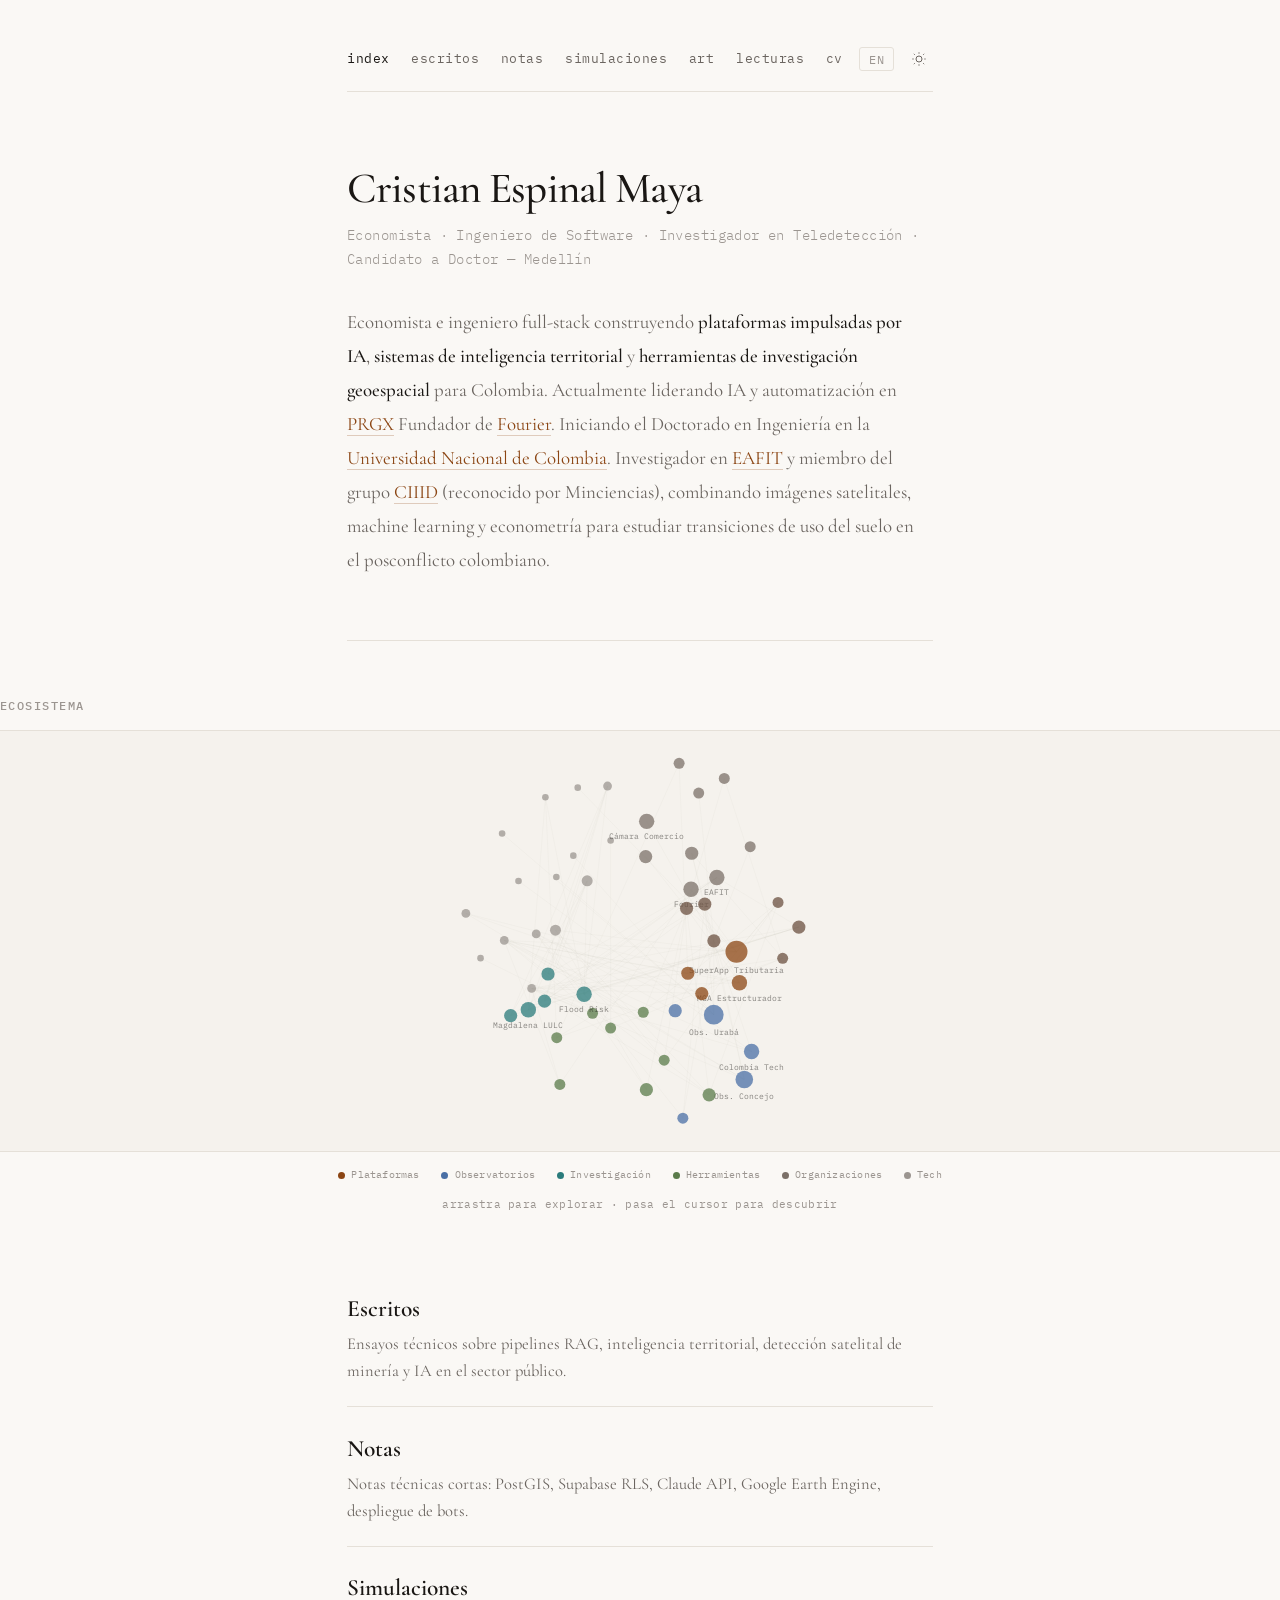
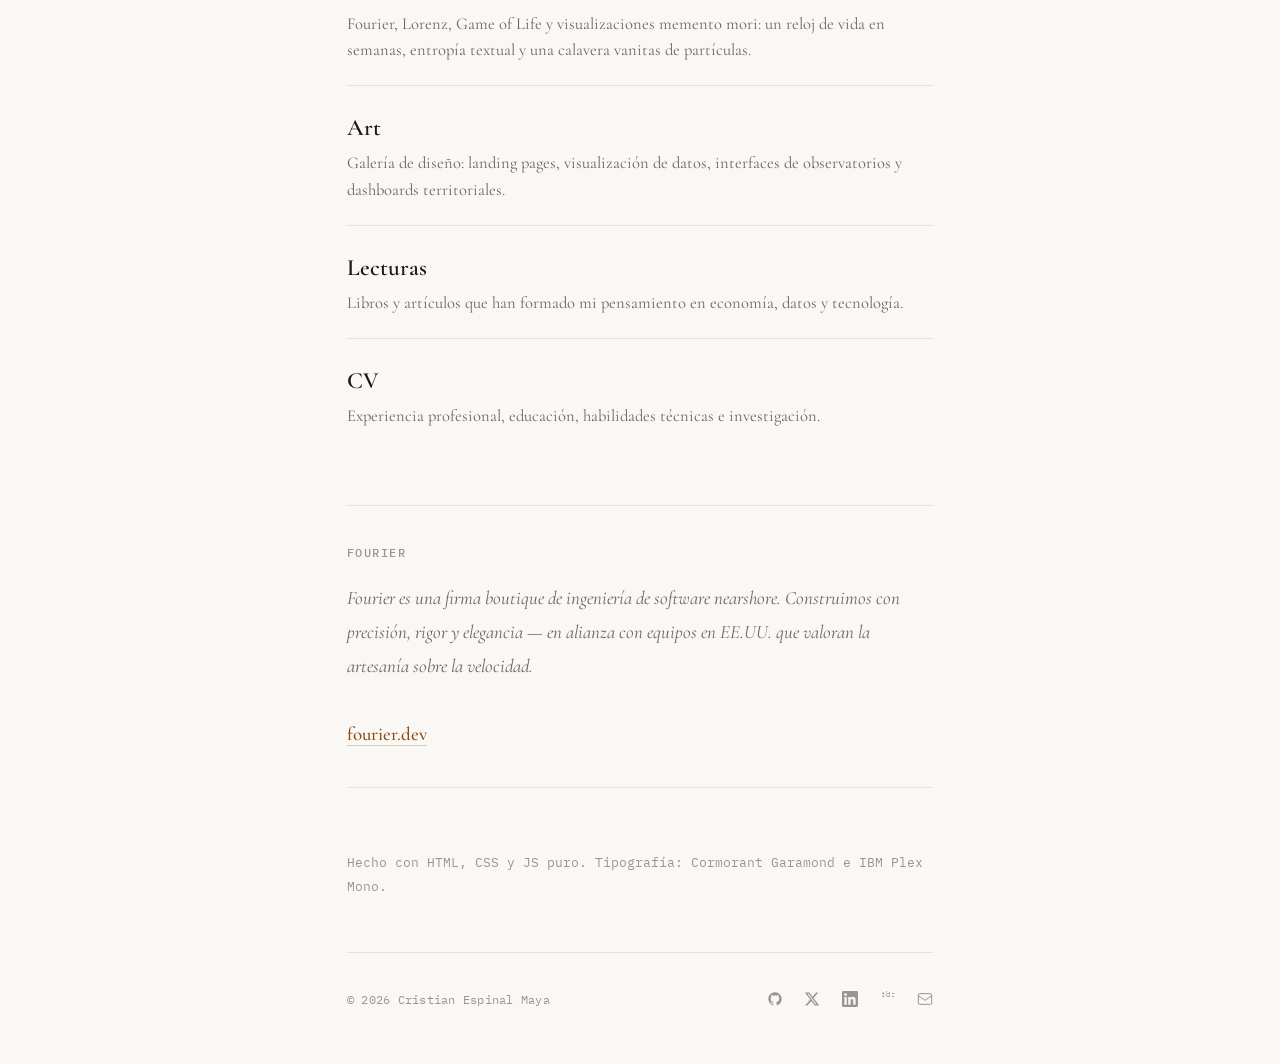
==== commit bcd10fe0: "Multi-page portfolio with bilingual i18n, memento mori simulations, and bio updates - Expanded from " ====
--- a/index.html
+++ b/index.html
@@ -1,10 +1,10 @@
 <!DOCTYPE html>
-<html lang="en" data-theme="light">
+<html lang="es" data-theme="light">
 <head>
   <meta charset="UTF-8">
   <meta name="viewport" content="width=device-width, initial-scale=1.0">
   <title>Cristian Espinal Maya</title>
-  <meta name="description" content="Economist, Software Engineer & Data Intelligence — Medellín, Colombia">
+  <meta name="description" content="Economist, Software Engineer & Remote Sensing Researcher — Medellín, Colombia">
   <meta property="og:title" content="Cristian Espinal Maya">
   <meta property="og:description" content="Economist & Software Engineer building AI-powered platforms, territorial intelligence systems, and geospatial research tools in Medellín, Colombia.">
   <meta property="og:type" content="website">
@@ -12,879 +12,259 @@
   <link rel="preconnect" href="https://fonts.googleapis.com">
   <link rel="preconnect" href="https://fonts.gstatic.com" crossorigin>
   <link href="https://fonts.googleapis.com/css2?family=Cormorant+Garamond:ital,wght@0,400;0,500;0,600;1,400;1,500&family=IBM+Plex+Mono:wght@300;400;500&display=swap" rel="stylesheet">
-  <style>
-    :root {
-      --serif: 'Cormorant Garamond', 'Georgia', serif;
-      --mono: 'IBM Plex Mono', 'Menlo', monospace;
-
-      --bg: #FAF8F5;
-      --bg-subtle: #F2EFEA;
-      --text: #1A1714;
-      --text-secondary: #6B6560;
-      --text-tertiary: #9B9590;
-      --accent: #8B4513;
-      --accent-hover: #A0522D;
-      --border: #E5E0D8;
-      --selection-bg: #8B451320;
-      --link-underline: #8B451340;
-    }
-
-    [data-theme="dark"] {
-      --bg: #141210;
-      --bg-subtle: #1E1C18;
-      --text: #E8E4DE;
-      --text-secondary: #9B9590;
-      --text-tertiary: #6B6560;
-      --accent: #C8875A;
-      --accent-hover: #D4976A;
-      --border: #2A2825;
-      --selection-bg: #C8875A20;
-      --link-underline: #C8875A40;
-    }
-
-    * { margin: 0; padding: 0; box-sizing: border-box; }
-
-    ::selection {
-      background: var(--selection-bg);
-      color: var(--accent);
-    }
-
-    html {
-      font-size: 18px;
-      scroll-behavior: smooth;
-    }
-
-    body {
-      font-family: var(--serif);
-      background: var(--bg);
-      color: var(--text);
-      line-height: 1.7;
-      transition: background 0.5s ease, color 0.4s ease;
-      -webkit-font-smoothing: antialiased;
-      -moz-osx-font-smoothing: grayscale;
-      text-rendering: optimizeLegibility;
-    }
-
-    .page {
-      max-width: 640px;
-      margin: 0 auto;
-      padding: 0 1.5rem;
-    }
-
-    /* ── Navigation ── */
-    nav {
-      display: flex;
-      justify-content: space-between;
-      align-items: center;
-      padding: 2.5rem 0 1rem;
-      border-bottom: 1px solid var(--border);
-      margin-bottom: 3rem;
-    }
-
-    .nav-left {
-      display: flex;
-      gap: 1.5rem;
-      align-items: center;
-      flex-wrap: wrap;
-    }
-
-    .nav-left a {
-      font-family: var(--mono);
-      font-size: 0.72rem;
-      font-weight: 400;
-      color: var(--text-secondary);
-      text-decoration: none;
-      letter-spacing: 0.04em;
-      text-transform: lowercase;
-      transition: color 0.3s ease;
-    }
-
-    .nav-left a:hover,
-    .nav-left a.active {
-      color: var(--text);
-    }
-
-    .theme-toggle {
-      appearance: none;
-      border: none;
-      background: none;
-      cursor: pointer;
-      width: 28px;
-      height: 28px;
-      display: flex;
-      align-items: center;
-      justify-content: center;
-      border-radius: 50%;
-      transition: background 0.3s ease;
-      color: var(--text-secondary);
-      flex-shrink: 0;
-    }
-
-    .theme-toggle:hover {
-      background: var(--bg-subtle);
-      color: var(--text);
-    }
-
-    .theme-toggle svg {
-      width: 16px;
-      height: 16px;
-      transition: transform 0.4s ease, opacity 0.3s ease;
-    }
-
-    /* ── Hero ── */
-    .hero {
-      padding: 1rem 0 3.5rem;
-    }
-
-    .hero h1 {
-      font-family: var(--serif);
-      font-size: 2.4rem;
-      font-weight: 500;
-      letter-spacing: -0.02em;
-      line-height: 1.15;
-      margin-bottom: 0.6rem;
-    }
-
-    .hero .subtitle {
-      font-family: var(--mono);
-      font-size: 0.78rem;
-      font-weight: 300;
-      color: var(--text-tertiary);
-      letter-spacing: 0.03em;
-      margin-bottom: 1.8rem;
-    }
-
-    .hero .bio {
-      font-size: 1.05rem;
-      font-weight: 400;
-      line-height: 1.8;
-      color: var(--text-secondary);
-      max-width: 580px;
-    }
-
-    .hero .bio strong {
-      color: var(--text);
-      font-weight: 500;
-    }
-
-    a.text-link {
-      color: var(--accent);
-      text-decoration: none;
-      border-bottom: 1px solid var(--link-underline);
-      transition: border-color 0.3s ease, color 0.3s ease;
-    }
-
-    a.text-link:hover {
-      color: var(--accent-hover);
-      border-color: var(--accent);
-    }
-
-    /* ── Divider ── */
-    .divider {
-      width: 100%;
-      height: 1px;
-      background: var(--border);
-      margin: 0 0 3rem;
-    }
-
-    /* ── Section ── */
-    .index-section {
-      margin-bottom: 3.5rem;
-    }
-
-    .section-label {
-      font-family: var(--mono);
-      font-size: 0.68rem;
-      font-weight: 500;
-      text-transform: uppercase;
-      letter-spacing: 0.12em;
-      color: var(--text-tertiary);
-      margin-bottom: 1.4rem;
-      padding-bottom: 0.5rem;
-      border-bottom: 1px solid var(--border);
-    }
-
-    /* ── Project List ── */
-    .project-list {
-      list-style: none;
-    }
-
-    .project-item {
-      padding: 0.9rem 0;
-    }
-
-    .project-item a {
-      text-decoration: none;
-      display: block;
-    }
-
-    .project-title {
-      font-family: var(--serif);
-      font-size: 1.15rem;
-      font-weight: 600;
-      color: var(--text);
-      transition: color 0.3s ease;
-      display: inline;
-    }
-
-    .project-item a:hover .project-title {
-      color: var(--accent);
-    }
-
-    .project-arrow {
-      display: inline-block;
-      font-family: var(--mono);
-      font-size: 0.75rem;
-      color: var(--text-tertiary);
-      margin-left: 0.4rem;
-      transition: transform 0.3s ease, color 0.3s ease;
-    }
-
-    .project-item a:hover .project-arrow {
-      transform: translateX(3px);
-      color: var(--accent);
-    }
-
-    .project-desc {
-      font-size: 0.92rem;
-      color: var(--text-secondary);
-      margin-top: 0.2rem;
-      line-height: 1.65;
-    }
-
-    .project-meta {
-      font-family: var(--mono);
-      font-size: 0.65rem;
-      color: var(--text-tertiary);
-      margin-top: 0.35rem;
-      letter-spacing: 0.02em;
-    }
-
-    /* ── Experience Timeline ── */
-    .timeline {
-      list-style: none;
-    }
-
-    .timeline-item {
-      padding: 1rem 0;
-      padding-left: 1.2rem;
-      border-left: 1px solid var(--border);
-      position: relative;
-    }
-
-    .timeline-item::before {
-      content: '';
-      position: absolute;
-      left: -3px;
-      top: 1.35rem;
-      width: 5px;
-      height: 5px;
-      border-radius: 50%;
-      background: var(--text-tertiary);
-      transition: background 0.3s ease;
-    }
-
-    .timeline-item.current::before {
-      background: var(--accent);
-      box-shadow: 0 0 0 3px var(--selection-bg);
-    }
-
-    .timeline-role {
-      font-family: var(--serif);
-      font-size: 1.05rem;
-      font-weight: 600;
-      color: var(--text);
-    }
-
-    .timeline-org {
-      font-family: var(--serif);
-      font-size: 0.95rem;
-      color: var(--text-secondary);
-      font-style: italic;
-    }
-
-    .timeline-date {
-      font-family: var(--mono);
-      font-size: 0.65rem;
-      color: var(--text-tertiary);
-      letter-spacing: 0.02em;
-      margin-top: 0.15rem;
-    }
-
-    .timeline-desc {
-      font-size: 0.88rem;
-      color: var(--text-secondary);
-      margin-top: 0.3rem;
-      line-height: 1.6;
-    }
-
-    /* ── Education ── */
-    .edu-item {
-      padding: 0.7rem 0;
-    }
-
-    .edu-degree {
-      font-family: var(--serif);
-      font-size: 1.05rem;
-      font-weight: 600;
-      color: var(--text);
-    }
-
-    .edu-school {
-      font-size: 0.92rem;
-      color: var(--text-secondary);
-      font-style: italic;
-    }
-
-    .edu-date {
-      font-family: var(--mono);
-      font-size: 0.65rem;
-      color: var(--text-tertiary);
-      letter-spacing: 0.02em;
-      margin-top: 0.1rem;
-    }
-
-    /* ── Fourier Section ── */
-    .fourier-section {
-      margin: 1rem 0 3.5rem;
-      padding: 2rem 0;
-      border-top: 1px solid var(--border);
-      border-bottom: 1px solid var(--border);
-    }
-
-    .fourier-section .section-label {
-      border-bottom: none;
-      padding-bottom: 0;
-      margin-bottom: 1rem;
-    }
-
-    .fourier-text {
-      font-size: 1.05rem;
-      color: var(--text-secondary);
-      line-height: 1.8;
-      font-style: italic;
-    }
-
-    .fourier-text a {
-      color: var(--accent);
-      text-decoration: none;
-      font-style: normal;
-      font-weight: 500;
-      border-bottom: 1px solid var(--link-underline);
-      transition: border-color 0.3s ease, color 0.3s ease;
-    }
-
-    .fourier-text a:hover {
-      color: var(--accent-hover);
-      border-color: var(--accent);
-    }
-
-    /* ── Colophon ── */
-    .colophon {
-      margin-bottom: 3rem;
-    }
-
-    .colophon p {
-      font-family: var(--mono);
-      font-size: 0.72rem;
-      color: var(--text-tertiary);
-      line-height: 1.8;
-    }
-
-    /* ── Footer ── */
-    footer {
-      padding: 2rem 0 3rem;
-      border-top: 1px solid var(--border);
-      display: flex;
-      justify-content: space-between;
-      align-items: center;
-      flex-wrap: wrap;
-      gap: 1rem;
-    }
-
-    .footer-copy {
-      font-family: var(--mono);
-      font-size: 0.68rem;
-      color: var(--text-tertiary);
-      letter-spacing: 0.02em;
-    }
-
-    .social-links {
-      display: flex;
-      gap: 1.2rem;
-      align-items: center;
-    }
-
-    .social-links a {
-      color: var(--text-tertiary);
-      transition: color 0.3s ease;
-      display: flex;
-      align-items: center;
-    }
-
-    .social-links a:hover {
-      color: var(--text);
-    }
-
-    .social-links svg {
-      width: 16px;
-      height: 16px;
-    }
-
-    /* ── Fade-in ── */
-    .fade-in {
-      opacity: 0;
-      transform: translateY(12px);
-      transition: opacity 0.6s ease, transform 0.6s ease;
-    }
-
-    .fade-in.visible {
-      opacity: 1;
-      transform: translateY(0);
-    }
-
-    .stagger > .fade-in:nth-child(1) { transition-delay: 0s; }
-    .stagger > .fade-in:nth-child(2) { transition-delay: 0.05s; }
-    .stagger > .fade-in:nth-child(3) { transition-delay: 0.1s; }
-    .stagger > .fade-in:nth-child(4) { transition-delay: 0.15s; }
-    .stagger > .fade-in:nth-child(5) { transition-delay: 0.2s; }
-    .stagger > .fade-in:nth-child(6) { transition-delay: 0.25s; }
-    .stagger > .fade-in:nth-child(7) { transition-delay: 0.3s; }
-    .stagger > .fade-in:nth-child(8) { transition-delay: 0.35s; }
-
-    /* ── Responsive ── */
-    @media (max-width: 600px) {
-      html { font-size: 16px; }
-      .page { padding: 0 1.25rem; }
-      nav { padding: 2rem 0 0.75rem; margin-bottom: 2rem; }
-      .nav-left { gap: 0.9rem; }
-      .nav-left a { font-size: 0.7rem; }
-      .hero { padding: 0.5rem 0 2.5rem; }
-      .hero h1 { font-size: 2rem; }
-      .hero .subtitle { font-size: 0.72rem; }
-      .hero .bio { font-size: 0.95rem; }
-      .index-section { margin-bottom: 2.5rem; }
-      footer { padding: 1.5rem 0 2.5rem; }
-      .timeline-item { padding-left: 1rem; }
-    }
-  </style>
+  <link rel="stylesheet" href="style.css">
 </head>
 <body>
-  <div class="page">
-
-    <!-- Navigation -->
-    <nav>
-      <div class="nav-left">
-        <a href="#" class="active">index</a>
-        <a href="#work">work</a>
-        <a href="#research">research</a>
-        <a href="#experience">cv</a>
-        <a href="mailto:cristian@fourier.dev">contact</a>
-      </div>
-      <button class="theme-toggle" aria-label="Toggle theme" id="themeToggle">
-        <svg class="icon-sun" xmlns="http://www.w3.org/2000/svg" fill="none" viewBox="0 0 24 24" stroke="currentColor" stroke-width="1.5">
-          <circle cx="12" cy="12" r="4.5"/>
-          <path d="M12 2v2m0 16v2M4.22 4.22l1.42 1.42m12.72 12.72l1.42 1.42M2 12h2m16 0h2M4.22 19.78l1.42-1.42M18.36 5.64l1.42-1.42"/>
-        </svg>
-        <svg class="icon-moon" xmlns="http://www.w3.org/2000/svg" fill="none" viewBox="0 0 24 24" stroke="currentColor" stroke-width="1.5" style="display:none">
-          <path d="M21.75 15.5A9.72 9.72 0 018.5 2.25 9.75 9.75 0 1021.75 15.5z"/>
-        </svg>
+<div class="page">
+  <nav>
+    <div class="nav-left">
+      <a href="index.html" class="active">index</a>
+      <a href="writing.html"><span data-lang="es">escritos</span><span data-lang="en">writing</span></a>
+      <a href="notes.html"><span data-lang="es">notas</span><span data-lang="en">notes</span></a>
+      <a href="simulations.html"><span data-lang="es">simulaciones</span><span data-lang="en">simulations</span></a>
+      <a href="art.html">art</a>
+      <a href="reading.html"><span data-lang="es">lecturas</span><span data-lang="en">reading</span></a>
+      <a href="cv.html">cv</a>
+    </div>
+    <div class="nav-right">
+      <button class="lang-toggle" id="langToggle">EN</button>
+      <button class="theme-toggle" id="themeToggle" aria-label="Toggle theme">
+        <svg class="icon-sun" xmlns="http://www.w3.org/2000/svg" fill="none" viewBox="0 0 24 24" stroke="currentColor" stroke-width="1.5"><circle cx="12" cy="12" r="4.5"/><path d="M12 2v2m0 16v2M4.22 4.22l1.42 1.42m12.72 12.72l1.42 1.42M2 12h2m16 0h2M4.22 19.78l1.42-1.42M18.36 5.64l1.42-1.42"/></svg>
+        <svg class="icon-moon" xmlns="http://www.w3.org/2000/svg" fill="none" viewBox="0 0 24 24" stroke="currentColor" stroke-width="1.5" style="display:none"><path d="M21.75 15.5A9.72 9.72 0 018.5 2.25 9.75 9.75 0 1021.75 15.5z"/></svg>
       </button>
-    </nav>
-
-    <!-- Hero -->
-    <section class="hero fade-in">
-      <h1>Cristian Espinal Maya</h1>
-      <p class="subtitle">Economist · Software Engineer · Remote Sensing Researcher &mdash; Medellín</p>
-      <p class="bio">
-        Economist and full-stack engineer building <strong>AI-powered platforms</strong>,
-        <strong>territorial intelligence systems</strong>, and <strong>geospatial research tools</strong>
-        for Colombia. Currently leading AI &amp; automation at
-        <a class="text-link" href="https://www.prgx.com" target="_blank" rel="noopener">PRGX</a>
-        and architecting service strategy at
-        <a class="text-link" href="https://www.camaramedellin.com.co" target="_blank" rel="noopener">Cámara de Comercio de Medellín</a>.
-        Founder of <a class="text-link" href="https://fourier.dev" target="_blank" rel="noopener">Fourier</a>.
-        Researcher at <a class="text-link" href="https://www.eafit.edu.co" target="_blank" rel="noopener">EAFIT</a>,
-        combining satellite imagery, machine learning, and econometrics to study
-        post-conflict land use transitions in Colombia.
-      </p>
-    </section>
-
-    <div class="divider"></div>
-
-    <!-- ═══════════ WORK INDEX ═══════════ -->
-    <section id="work">
-
-      <!-- Platforms -->
-      <div class="index-section fade-in">
-        <h2 class="section-label">Platforms</h2>
-        <ul class="project-list stagger">
-          <li class="project-item fade-in">
-            <a href="https://superapp-tributaria-colombia.vercel.app" target="_blank" rel="noopener">
-              <span class="project-title">SuperApp Tributaria Colombia</span>
-              <span class="project-arrow">&#8594;</span>
-              <p class="project-desc">Colombia's most comprehensive tax platform. 35 calculators, 1,294+ articles of the Tax Statute indexed, AI chat with RAG.</p>
-              <p class="project-meta">Next.js · Claude API · Pinecone · TypeScript</p>
-            </a>
-          </li>
-          <li class="project-item fade-in">
-            <a href="https://github.com/Cespial/mga-estructurador" target="_blank" rel="noopener">
-              <span class="project-title">MGA Estructurador</span>
-              <span class="project-arrow">&#8594;</span>
-              <p class="project-desc">Platform for structuring government grant projects under Colombia's MGA methodology with contextual AI assistance.</p>
-              <p class="project-meta">Next.js · Supabase · Zod · TypeScript</p>
-            </a>
-          </li>
-          <li class="project-item fade-in">
-            <a href="https://github.com/Cespial/factura-app" target="_blank" rel="noopener">
-              <span class="project-title">Factura App</span>
-              <span class="project-arrow">&#8594;</span>
-              <p class="project-desc">SaaS dashboard for Colombian electronic invoicing. Multi-tenant architecture with real-time analytics.</p>
-              <p class="project-meta">Next.js · Supabase · TypeScript</p>
-            </a>
-          </li>
-          <li class="project-item fade-in">
-            <a href="https://github.com/Cespial/vfpa-jic" target="_blank" rel="noopener">
-              <span class="project-title">VFPA</span>
-              <span class="project-arrow">&#8594;</span>
-              <p class="project-desc">Financial viability calculator for academic programs. 7-step wizard with 24-semester projections and sensitivity analysis.</p>
-              <p class="project-meta">Next.js · Zustand · Recharts · ExcelJS</p>
-            </a>
-          </li>
-        </ul>
-      </div>
-
-      <!-- Observatories & Territorial Data -->
-      <div class="index-section fade-in">
-        <h2 class="section-label">Observatories &amp; Territorial Data</h2>
-        <ul class="project-list stagger">
-          <li class="project-item fade-in">
-            <a href="https://github.com/Cespial/observatorio-laboral-uraba" target="_blank" rel="noopener">
-              <span class="project-title">Observatorio Regional de Urabá</span>
-              <span class="project-arrow">&#8594;</span>
-              <p class="project-desc">Territorial intelligence for 11 municipalities &mdash; 55 tables, 123K+ records, 16 official sources. Geospatial, socioeconomic, security, health &amp; labor data.</p>
-              <p class="project-meta">FastAPI · PostGIS · Deck.gl · MapLibre GL</p>
-            </a>
-          </li>
-          <li class="project-item fade-in">
-            <a href="https://github.com/Cespial/observatorio-concejo-medellin" target="_blank" rel="noopener">
-              <span class="project-title">Observatorio Concejo de Medellín</span>
-              <span class="project-arrow">&#8594;</span>
-              <p class="project-desc">Legislative observatory for the city council. 6 thematic dashboards, initiative tracking, and per-comuna mapping.</p>
-              <p class="project-meta">Next.js · Mapbox GL · Recharts · Supabase</p>
-            </a>
-          </li>
-          <li class="project-item fade-in">
-            <a href="https://github.com/Cespial" target="_blank" rel="noopener">
-              <span class="project-title">Colombia Tech Dashboard</span>
-              <span class="project-arrow">&#8594;</span>
-              <p class="project-desc">Interactive dashboard mapping 2,126+ Colombian startups, $362M invested, sector analysis and geographic distribution.</p>
-              <p class="project-meta">Next.js · D3.js · React Query · Express</p>
-            </a>
-          </li>
-          <li class="project-item fade-in">
-            <a href="https://github.com/Cespial/marinilla_empleos" target="_blank" rel="noopener">
-              <span class="project-title">Labor Market Intelligence</span>
-              <span class="project-arrow">&#8594;</span>
-              <p class="project-desc">Multi-source job scraper for 23 municipalities across 8 platforms. NLP skill extraction and salary analysis.</p>
-              <p class="project-meta">Python · Playwright · NLTK · pandas</p>
-            </a>
-          </li>
-          <li class="project-item fade-in">
-            <a href="https://github.com/Cespial/hptu-localizacion" target="_blank" rel="noopener">
-              <span class="project-title">HPTU Site Selection</span>
-              <span class="project-arrow">&#8594;</span>
-              <p class="project-desc">Multi-criteria decision analysis with 2.6M+ records and interactive maps for institutional site selection.</p>
-              <p class="project-meta">MCDA · Python · GIS</p>
-            </a>
-          </li>
-        </ul>
-      </div>
-
-      <!-- Invoicing & Fiscal -->
-      <div class="index-section fade-in">
-        <h2 class="section-label">Invoicing &amp; Fiscal Tools</h2>
-        <ul class="project-list stagger">
-          <li class="project-item fade-in">
-            <a href="https://github.com/Cespial/declaraciones_ICA" target="_blank" rel="noopener">
-              <span class="project-title">Declaraciones ICA</span>
-              <span class="project-arrow">&#8594;</span>
-              <p class="project-desc">Municipal tax declaration platform for Antioquia with AI-powered rate extraction per municipality.</p>
-              <p class="project-meta">Next.js · Claude API · TypeScript</p>
-            </a>
-          </li>
-          <li class="project-item fade-in">
-            <a href="https://github.com/Cespial/Mi_OCR_Facturas" target="_blank" rel="noopener">
-              <span class="project-title">Mi OCR Facturas</span>
-              <span class="project-arrow">&#8594;</span>
-              <p class="project-desc">Invoice data extraction using Claude Vision API. Scanned documents to structured Excel output.</p>
-              <p class="project-meta">Python · Claude Vision API</p>
-            </a>
-          </li>
-          <li class="project-item fade-in">
-            <a href="https://github.com/Cespial/auxiliar-contable-digital-main" target="_blank" rel="noopener">
-              <span class="project-title">Miauxi</span>
-              <span class="project-arrow">&#8594;</span>
-              <p class="project-desc">AI-powered digital accounting assistant. Natural language interface for bookkeeping tasks.</p>
-              <p class="project-meta">Next.js · AI · TypeScript</p>
-            </a>
-          </li>
-        </ul>
-      </div>
-
-      <!-- Tools & Experiments -->
-      <div class="index-section fade-in">
-        <h2 class="section-label">Tools &amp; Experiments</h2>
-        <ul class="project-list stagger">
-          <li class="project-item fade-in">
-            <a href="https://github.com/Cespial" target="_blank" rel="noopener">
-              <span class="project-title">FincaBot</span>
-              <span class="project-arrow">&#8594;</span>
-              <p class="project-desc">AI-powered Telegram bot for farm task management. Natural language and voice commands in Spanish.</p>
-              <p class="project-meta">Python · Claude API · Whisper · SQLite</p>
-            </a>
-          </li>
-          <li class="project-item fade-in">
-            <a href="https://github.com/Cespial/ms-franchise-neg-main" target="_blank" rel="noopener">
-              <span class="project-title">Franchise Microservice</span>
-              <span class="project-arrow">&#8594;</span>
-              <p class="project-desc">Reactive microservice with Hexagonal Architecture, Spring WebFlux, R2DBC, deployed on AWS ECS.</p>
-              <p class="project-meta">Java · Spring WebFlux · R2DBC · AWS</p>
-            </a>
-          </li>
-          <li class="project-item fade-in">
-            <a href="https://github.com/Cespial/IUPB" target="_blank" rel="noopener">
-              <span class="project-title">Institutional Analytics (IUPB)</span>
-              <span class="project-arrow">&#8594;</span>
-              <p class="project-desc">SNIES, Saber Pro/TyT, dropout analysis and academic supply dashboards for higher education.</p>
-              <p class="project-meta">R · Statistical Analysis</p>
-            </a>
-          </li>
-        </ul>
-      </div>
-
-      <!-- Landing Pages -->
-      <div class="index-section fade-in">
-        <h2 class="section-label">Design &amp; Landing Pages</h2>
-        <ul class="project-list stagger">
-          <li class="project-item fade-in">
-            <a href="https://github.com/Cespial/Vortice" target="_blank" rel="noopener">
-              <span class="project-title">Vórtice</span>
-              <span class="project-arrow">&#8594;</span>
-              <p class="project-desc">Sculptural jewelry brand. Industrial dark luxury aesthetic with 3D-inspired visuals.</p>
-              <p class="project-meta">Next.js · Framer Motion · TypeScript</p>
-            </a>
-          </li>
-          <li class="project-item fade-in">
-            <a href="https://github.com/Cespial/techos-espinal-landing" target="_blank" rel="noopener">
-              <span class="project-title">Tu Página en 48</span>
-              <span class="project-arrow">&#8594;</span>
-              <p class="project-desc">Express web design service. High-conversion landing with animated SVG flow, 3-tier pricing.</p>
-              <p class="project-meta">Next.js · Framer Motion · TypeScript</p>
-            </a>
-          </li>
-        </ul>
-      </div>
-
-    </section>
-
-    <!-- ═══════════ RESEARCH ═══════════ -->
-    <section id="research" class="index-section fade-in">
-      <h2 class="section-label">Research &mdash; EAFIT</h2>
-      <p style="font-size:0.92rem;color:var(--text-secondary);line-height:1.7;margin-bottom:1.2rem;">
-        Academic research using Google Earth Engine, Sentinel imagery, and ensemble machine learning
-        to study land use change, deforestation, and mining detection in post-conflict Colombia.
-      </p>
-      <ul class="project-list stagger">
-        <li class="project-item fade-in">
-          <a href="https://github.com/Cespial/antioquia-flood-risk" target="_blank" rel="noopener">
-            <span class="project-title">Antioquia Flood Risk</span>
-            <span class="project-arrow">&#8594;</span>
-            <p class="project-desc">Municipality-scale flood risk mapping with Sentinel-1 SAR &amp; Ensemble ML (2015&ndash;2025).</p>
-            <p class="project-meta">Google Earth Engine · Sentinel-1 · ML</p>
-          </a>
-        </li>
-        <li class="project-item fade-in">
-          <a href="https://github.com/Cespial/magdalena_medio_research" target="_blank" rel="noopener">
-            <span class="project-title">Magdalena Medio LULC</span>
-            <span class="project-arrow">&#8594;</span>
-            <p class="project-desc">Post-conflict land use/land cover transitions and ecosystem services loss in Magdalena Medio.</p>
-            <p class="project-meta">GEE · Remote Sensing · Econometrics</p>
-          </a>
-        </li>
-        <li class="project-item fade-in">
-          <a href="https://github.com/Cespial/uraba_research" target="_blank" rel="noopener">
-            <span class="project-title">Urabá Land Use Transitions</span>
-            <span class="project-arrow">&#8594;</span>
-            <p class="project-desc">Post-conflict land use transitions in Urabá, Antioquia. Satellite time-series analysis.</p>
-            <p class="project-meta">GEE · Sentinel-2 · Change Detection</p>
-          </a>
-        </li>
-        <li class="project-item fade-in">
-          <a href="https://github.com/Cespial/bajo_cauca_research" target="_blank" rel="noopener">
-            <span class="project-title">Bajo Cauca Deforestation</span>
-            <span class="project-arrow">&#8594;</span>
-            <p class="project-desc">Mining-driven deforestation analysis in Bajo Cauca, Antioquia.</p>
-            <p class="project-meta">GEE · Classification · Time Series</p>
-          </a>
-        </li>
-        <li class="project-item fade-in">
-          <a href="https://github.com/Cespial/minerio_magdalena_medio" target="_blank" rel="noopener">
-            <span class="project-title">ASGM Detection</span>
-            <span class="project-arrow">&#8594;</span>
-            <p class="project-desc">Satellite detection of artisanal and small-scale gold mining (ASGM) in Magdalena Medio.</p>
-            <p class="project-meta">GEE · Spectral Analysis · ML</p>
-          </a>
-        </li>
-      </ul>
-    </section>
-
-    <!-- ═══════════ EXPERIENCE ═══════════ -->
-    <section id="experience" class="index-section fade-in">
-      <h2 class="section-label">Experience</h2>
-      <ul class="timeline stagger">
-        <li class="timeline-item current fade-in">
-          <div class="timeline-role">AI &amp; Automation Lead</div>
-          <div class="timeline-org">PRGX LATAM</div>
-          <div class="timeline-date">Feb 2026 &ndash; Present</div>
-          <p class="timeline-desc">Leading strategic implementation of AI and process automation for recovery audit capabilities.</p>
-        </li>
-        <li class="timeline-item current fade-in">
-          <div class="timeline-role">Service Architect &amp; Strategy Lead</div>
-          <div class="timeline-org">Cámara de Comercio de Medellín</div>
-          <div class="timeline-date">May 2025 &ndash; Present</div>
-          <p class="timeline-desc">Overseeing 1,400+ activities, $34B COP budget. Driving competitiveness strategies for 30,000+ companies.</p>
-        </li>
-        <li class="timeline-item current fade-in">
-          <div class="timeline-role">Postgraduate Lecturer &amp; AI Lead</div>
-          <div class="timeline-org">Institución Universitaria ESUMER</div>
-          <div class="timeline-date">Jan 2025 &ndash; Present</div>
-          <p class="timeline-desc">Teaching AI for Organizations, BI Fundamentals, and Data Analysis in the Master's in Finance program.</p>
-        </li>
-        <li class="timeline-item current fade-in">
-          <div class="timeline-role">Financial Advisor (Audit &amp; Planning)</div>
-          <div class="timeline-org">Politécnico Colombiano Jaime Isaza Cadavid</div>
-          <div class="timeline-date">Aug 2023 &ndash; Present</div>
-          <p class="timeline-desc">Audit automation tools and financial modeling for resource allocation.</p>
-        </li>
-        <li class="timeline-item current fade-in">
-          <div class="timeline-role">Research Associate — Society 5.0</div>
-          <div class="timeline-org">Corporación Interuniversitaria de Servicios (CIIID)</div>
-          <div class="timeline-date">Jan 2022 &ndash; Present</div>
-          <p class="timeline-desc">Minciencias-recognized group. Industry 4.0, Digital Transformation, Smart Supervision.</p>
-        </li>
-        <li class="timeline-item fade-in">
-          <div class="timeline-role">AI Program Lead</div>
-          <div class="timeline-org">Alcaldía de Medellín</div>
-          <div class="timeline-date">Oct &ndash; Dec 2024</div>
-          <p class="timeline-desc">Supported rollout of "Estud-IA," an AI education initiative for 400 students.</p>
-        </li>
-        <li class="timeline-item fade-in">
-          <div class="timeline-role">Data &amp; Foresight Analyst</div>
-          <div class="timeline-org">Institución Universitaria Pascual Bravo</div>
-          <div class="timeline-date">Oct 2023 &ndash; Dec 2024</div>
-          <p class="timeline-desc">Competitive intelligence dashboards and data models for institutional foresight.</p>
-        </li>
-        <li class="timeline-item fade-in">
-          <div class="timeline-role">Strategic Consultant</div>
-          <div class="timeline-org">Contraloría General de la República</div>
-          <div class="timeline-date">Oct &ndash; Dec 2022</div>
-          <p class="timeline-desc">Supported construction of Strategic Plan 2022&ndash;2026 across 5 major cities.</p>
-        </li>
-      </ul>
-    </section>
-
-    <!-- ═══════════ EDUCATION ═══════════ -->
-    <section class="index-section fade-in">
-      <h2 class="section-label">Education</h2>
-      <div class="edu-item">
-        <div class="edu-degree">M.A. in Economics</div>
-        <div class="edu-school">Universidad EAFIT, Medellín</div>
-        <div class="edu-date">Sep 2023 &ndash; Dec 2024</div>
-      </div>
-      <div class="edu-item">
-        <div class="edu-degree">B.A. in Economics</div>
-        <div class="edu-school">Universidad de Medellín</div>
-        <div class="edu-date">Jan 2018 &ndash; Sep 2022</div>
-      </div>
-    </section>
-
-    <!-- ═══════════ FOURIER ═══════════ -->
-    <section id="fourier" class="fourier-section fade-in">
-      <h2 class="section-label">Fourier</h2>
-      <p class="fourier-text">
-        Fourier is a boutique nearshore software engineering firm.
-        We build with precision, rigor, and elegance &mdash;
-        partnering with US-based teams who value craftsmanship over velocity.
-        <br><br>
-        <a href="https://fourier.dev" target="_blank" rel="noopener">fourier.dev</a>
-      </p>
-    </section>
-
-    <!-- Colophon -->
-    <div class="colophon fade-in">
-      <p>
-        Built with plain HTML, CSS &amp; JS. Typeset in Cormorant Garamond &amp; IBM Plex Mono.
-      </p>
     </div>
-
-    <!-- Footer -->
-    <footer class="fade-in">
-      <span class="footer-copy">&copy; 2026 Cristian Espinal Maya</span>
-      <div class="social-links">
-        <a href="https://github.com/Cespial" target="_blank" rel="noopener" aria-label="GitHub">
-          <svg viewBox="0 0 24 24" fill="currentColor"><path d="M12 2C6.477 2 2 6.484 2 12.017c0 4.425 2.865 8.18 6.839 9.504.5.092.682-.217.682-.483 0-.237-.008-.868-.013-1.703-2.782.605-3.369-1.343-3.369-1.343-.454-1.158-1.11-1.466-1.11-1.466-.908-.62.069-.608.069-.608 1.003.07 1.531 1.032 1.531 1.032.892 1.53 2.341 1.088 2.91.832.092-.647.35-1.088.636-1.338-2.22-.253-4.555-1.113-4.555-4.951 0-1.093.39-1.988 1.029-2.688-.103-.253-.446-1.272.098-2.65 0 0 .84-.27 2.75 1.026A9.564 9.564 0 0112 6.844c.85.004 1.705.115 2.504.337 1.909-1.296 2.747-1.027 2.747-1.027.546 1.379.202 2.398.1 2.651.64.7 1.028 1.595 1.028 2.688 0 3.848-2.339 4.695-4.566 4.943.359.309.678.92.678 1.855 0 1.338-.012 2.419-.012 2.747 0 .268.18.58.688.482A10.019 10.019 0 0022 12.017C22 6.484 17.522 2 12 2z"/></svg>
-        </a>
-        <a href="https://x.com/cespial" target="_blank" rel="noopener" aria-label="X">
-          <svg viewBox="0 0 24 24" fill="currentColor"><path d="M18.244 2.25h3.308l-7.227 8.26 8.502 11.24H16.17l-5.214-6.817L4.99 21.75H1.68l7.73-8.835L1.254 2.25H8.08l4.713 6.231zm-1.161 17.52h1.833L7.084 4.126H5.117z"/></svg>
-        </a>
-        <a href="https://linkedin.com/in/cespial" target="_blank" rel="noopener" aria-label="LinkedIn">
-          <svg viewBox="0 0 24 24" fill="currentColor"><path d="M20.447 20.452h-3.554v-5.569c0-1.328-.027-3.037-1.852-3.037-1.853 0-2.136 1.445-2.136 2.939v5.667H9.351V9h3.414v1.561h.046c.477-.9 1.637-1.85 3.37-1.85 3.601 0 4.267 2.37 4.267 5.455v6.286zM5.337 7.433a2.062 2.062 0 01-2.063-2.065 2.064 2.064 0 112.063 2.065zm1.782 13.019H3.555V9h3.564v11.452zM22.225 0H1.771C.792 0 0 .774 0 1.729v20.542C0 23.227.792 24 1.771 24h20.451C23.2 24 24 23.227 24 22.271V1.729C24 .774 23.2 0 22.222 0h.003z"/></svg>
-        </a>
-        <a href="https://public.tableau.com/app/profile/cristian.espinal.maya" target="_blank" rel="noopener" aria-label="Tableau">
-          <svg viewBox="0 0 24 24" fill="currentColor"><path d="M11.654 0v2.311h-1.15V0h1.15zm4.828 1.394v3.118h-1.15V1.394h1.15zm-9.68 0v3.118H5.651V1.394h1.15zM12 3.31h3.456v1.15H12V3.31zm-7.345 0h3.456v1.15H4.655V3.31zm14.69 0h3.456v1.15h-3.456V3.31zM11.654 4.46v3.456H10.5V4.46h1.15zM6.827 5.61v3.118H5.677V5.61h1.15zm9.656 0v3.118h-1.15V5.61h1.15zM12 7.916h3.456v1.15H12v-1.15zm-7.345 0h3.456v1.15H4.655v-1.15zm14.69 0h3.456v1.15h-3.456v-1.15zM1.154 9.066v3.118H0V9.066h1.154zm21.692 0V12.184h-1.154V9.066h1.154zM12 9.066h7.345v1.154H12V9.066zm-7.345 0H12v1.154H4.655V9.066zm7 1.154v3.456h-1.15v-3.456h1.15zm-4.828 1.15v3.118H5.677v-3.118h1.15zm9.656 0v3.118h-1.15v-3.118h1.15zM12 12.52h3.456v1.15H12v-1.15zm-7.345 0h3.456v1.15H4.655v-1.15zm14.69 0h3.456v1.15h-3.456v-1.15zM11.654 13.672v3.456H10.5v-3.456h1.15zm-4.827 1.15v3.118H5.677v-3.118h1.15zm9.656 0v3.118h-1.15v-3.118h1.15zM12 16.128h3.456v1.15H12v-1.15zm-7.345 0h3.456v1.15H4.655v-1.15zm14.69 0h3.456v1.15h-3.456v-1.15zM11.654 17.978v3.456H10.5v-3.456h1.15zm-4.827 1.15v3.118H5.677V19.128h1.15zm9.656 0v3.118h-1.15V19.128h1.15zM11.654 21.69V24H10.5v-2.311h1.15z"/></svg>
-        </a>
-        <a href="mailto:cristian@fourier.dev" aria-label="Email">
-          <svg viewBox="0 0 24 24" fill="none" stroke="currentColor" stroke-width="1.5"><rect x="2" y="4" width="20" height="16" rx="2"/><path d="m2 7 10 7 10-7"/></svg>
-        </a>
-      </div>
-    </footer>
-
+  </nav>
+
+  <section class="hero fade-in">
+    <h1>Cristian Espinal Maya</h1>
+    <p class="subtitle">
+      <span data-lang="es">Economista · Ingeniero de Software · Investigador en Teledetección · Candidato a Doctor — Medellín</span>
+      <span data-lang="en">Economist · Software Engineer · Remote Sensing Researcher · PhD Candidate — Medellín</span>
+    </p>
+    <p class="bio" data-lang="es">
+      Economista e ingeniero full-stack construyendo <strong>plataformas impulsadas por IA</strong>,
+      <strong>sistemas de inteligencia territorial</strong> y <strong>herramientas de investigación geoespacial</strong>
+      para Colombia. Actualmente liderando IA y automatización en
+      <a class="text-link" href="https://www.prgx.com" target="_blank" rel="noopener">PRGX</a>
+      Fundador de <a class="text-link" href="https://fourier.dev" target="_blank" rel="noopener">Fourier</a>.
+      Iniciando el Doctorado en Ingeniería en la
+      <a class="text-link" href="https://unal.edu.co" target="_blank" rel="noopener">Universidad Nacional de Colombia</a>.
+      Investigador en <a class="text-link" href="https://www.eafit.edu.co" target="_blank" rel="noopener">EAFIT</a>
+      y miembro del grupo
+      <a class="text-link" href="https://scienti.minciencias.gov.co/gruplac/jsp/visualiza/visualizagr.jsp?nro=00000000024473" target="_blank" rel="noopener">CIIID</a>
+      (reconocido por Minciencias), combinando imágenes satelitales, machine learning y econometría para estudiar
+      transiciones de uso del suelo en el posconflicto colombiano.
+    </p>
+    <p class="bio" data-lang="en">
+      Economist and full-stack engineer building <strong>AI-powered platforms</strong>,
+      <strong>territorial intelligence systems</strong>, and <strong>geospatial research tools</strong>
+      for Colombia. Currently leading AI &amp; automation at
+      <a class="text-link" href="https://www.prgx.com" target="_blank" rel="noopener">PRGX</a>
+      Founder of <a class="text-link" href="https://fourier.dev" target="_blank" rel="noopener">Fourier</a>.
+      Starting a PhD in Engineering at
+      <a class="text-link" href="https://unal.edu.co" target="_blank" rel="noopener">Universidad Nacional de Colombia</a>.
+      Researcher at <a class="text-link" href="https://www.eafit.edu.co" target="_blank" rel="noopener">EAFIT</a>
+      and member of the
+      <a class="text-link" href="https://scienti.minciencias.gov.co/gruplac/jsp/visualiza/visualizagr.jsp?nro=00000000024473" target="_blank" rel="noopener">CIIID</a>
+      research group (Minciencias-recognized), combining satellite imagery, machine learning, and econometrics to study
+      post-conflict land use transitions in Colombia.
+    </p>
+  </section>
+  <div class="divider"></div>
+</div>
+
+<!-- Graph -->
+<div class="graph-section fade-in">
+  <h2 class="section-label">
+    <span data-lang="es">Ecosistema</span><span data-lang="en">Ecosystem</span>
+  </h2>
+  <div class="graph-wrap">
+    <canvas id="graphCanvas"></canvas>
+    <div class="graph-tooltip" id="graphTooltip"></div>
   </div>
-
-  <script>
-    // Theme Toggle
-    const toggle = document.getElementById('themeToggle');
-    const html = document.documentElement;
-    const iconSun = toggle.querySelector('.icon-sun');
-    const iconMoon = toggle.querySelector('.icon-moon');
-
-    function setTheme(theme) {
-      html.setAttribute('data-theme', theme);
-      localStorage.setItem('theme', theme);
-      iconSun.style.display = theme === 'dark' ? 'none' : 'block';
-      iconMoon.style.display = theme === 'dark' ? 'block' : 'none';
-    }
-
-    const saved = localStorage.getItem('theme');
-    if (saved) setTheme(saved);
-    else if (window.matchMedia('(prefers-color-scheme: dark)').matches) setTheme('dark');
-
-    toggle.addEventListener('click', () => {
-      setTheme(html.getAttribute('data-theme') === 'dark' ? 'light' : 'dark');
-    });
-
-    // Scroll Reveal
-    const observer = new IntersectionObserver((entries) => {
-      entries.forEach(entry => {
-        if (entry.isIntersecting) {
-          entry.target.classList.add('visible');
-          observer.unobserve(entry.target);
-        }
-      });
-    }, { threshold: 0.08, rootMargin: '0px 0px -30px 0px' });
-
-    document.querySelectorAll('.fade-in').forEach(el => observer.observe(el));
-  </script>
+  <div class="graph-legend">
+    <span class="legend-item"><span class="legend-dot" style="background:var(--node-platform)"></span> <span data-lang="es">Plataformas</span><span data-lang="en">Platforms</span></span>
+    <span class="legend-item"><span class="legend-dot" style="background:var(--node-observatory)"></span> <span data-lang="es">Observatorios</span><span data-lang="en">Observatories</span></span>
+    <span class="legend-item"><span class="legend-dot" style="background:var(--node-research)"></span> <span data-lang="es">Investigación</span><span data-lang="en">Research</span></span>
+    <span class="legend-item"><span class="legend-dot" style="background:var(--node-tool)"></span> <span data-lang="es">Herramientas</span><span data-lang="en">Tools</span></span>
+    <span class="legend-item"><span class="legend-dot" style="background:var(--node-org)"></span> <span data-lang="es">Organizaciones</span><span data-lang="en">Organizations</span></span>
+    <span class="legend-item"><span class="legend-dot" style="background:var(--node-tech)"></span> Tech</span>
+  </div>
+  <p class="graph-hint">
+    <span data-lang="es">arrastra para explorar · pasa el cursor para descubrir</span>
+    <span data-lang="en">drag to explore · hover to discover</span>
+  </p>
+</div>
+
+<div class="page">
+  <!-- Index Hub -->
+  <section class="fade-in">
+    <ul class="index-hub stagger">
+      <li class="index-hub-item fade-in">
+        <a href="writing.html">
+          <span class="index-hub-title"><span data-lang="es">Escritos</span><span data-lang="en">Writing</span></span>
+          <p class="index-hub-desc">
+            <span data-lang="es">Ensayos técnicos sobre pipelines RAG, inteligencia territorial, detección satelital de minería y IA en el sector público.</span>
+            <span data-lang="en">Technical essays on RAG pipelines, territorial intelligence, satellite mining detection, and AI in the public sector.</span>
+          </p>
+        </a>
+      </li>
+      <li class="index-hub-item fade-in">
+        <a href="notes.html">
+          <span class="index-hub-title"><span data-lang="es">Notas</span><span data-lang="en">Notes</span></span>
+          <p class="index-hub-desc">
+            <span data-lang="es">Notas técnicas cortas: PostGIS, Supabase RLS, Claude API, Google Earth Engine, despliegue de bots.</span>
+            <span data-lang="en">Short technical notes: PostGIS, Supabase RLS, Claude API, Google Earth Engine, bot deployment.</span>
+          </p>
+        </a>
+      </li>
+      <li class="index-hub-item fade-in">
+        <a href="simulations.html">
+          <span class="index-hub-title"><span data-lang="es">Simulaciones</span><span data-lang="en">Simulations</span></span>
+          <p class="index-hub-desc">
+            <span data-lang="es">Fourier, Lorenz, Game of Life y visualizaciones memento mori: un reloj de vida en semanas, entrop&iacute;a textual y una calavera vanitas de part&iacute;culas.</span>
+            <span data-lang="en">Fourier, Lorenz, Game of Life and memento mori visualizations: a life clock in weeks, text entropy, and a vanitas particle skull.</span>
+          </p>
+        </a>
+      </li>
+      <li class="index-hub-item fade-in">
+        <a href="art.html">
+          <span class="index-hub-title">Art</span>
+          <p class="index-hub-desc">
+            <span data-lang="es">Galería de diseño: landing pages, visualización de datos, interfaces de observatorios y dashboards territoriales.</span>
+            <span data-lang="en">Design gallery: landing pages, data visualization, observatory interfaces, and territorial dashboards.</span>
+          </p>
+        </a>
+      </li>
+      <li class="index-hub-item fade-in">
+        <a href="reading.html">
+          <span class="index-hub-title"><span data-lang="es">Lecturas</span><span data-lang="en">Reading</span></span>
+          <p class="index-hub-desc">
+            <span data-lang="es">Libros y artículos que han formado mi pensamiento en economía, datos y tecnología.</span>
+            <span data-lang="en">Books and papers that shaped my thinking on economics, data, and technology.</span>
+          </p>
+        </a>
+      </li>
+      <li class="index-hub-item fade-in">
+        <a href="cv.html">
+          <span class="index-hub-title">CV</span>
+          <p class="index-hub-desc">
+            <span data-lang="es">Experiencia profesional, educación, habilidades técnicas e investigación.</span>
+            <span data-lang="en">Professional experience, education, technical skills, and research.</span>
+          </p>
+        </a>
+      </li>
+    </ul>
+  </section>
+
+  <!-- Fourier -->
+  <section id="fourier" class="fourier-section fade-in">
+    <h2 class="section-label">Fourier</h2>
+    <p class="fourier-text">
+      <span data-lang="es">Fourier es una firma boutique de ingeniería de software nearshore. Construimos con precisión, rigor y elegancia — en alianza con equipos en EE.UU. que valoran la artesanía sobre la velocidad.</span>
+      <span data-lang="en">Fourier is a boutique nearshore software engineering firm. We build with precision, rigor, and elegance — partnering with US-based teams who value craftsmanship over velocity.</span>
+      <br><br><a href="https://fourier.dev" target="_blank" rel="noopener">fourier.dev</a>
+    </p>
+  </section>
+
+  <div class="colophon fade-in">
+    <p><span data-lang="es">Hecho con HTML, CSS y JS puro. Tipografía: Cormorant Garamond e IBM Plex Mono.</span><span data-lang="en">Built with plain HTML, CSS &amp; JS. Typeset in Cormorant Garamond &amp; IBM Plex Mono.</span></p>
+  </div>
+
+  <footer class="fade-in">
+    <span class="footer-copy">&copy; 2026 Cristian Espinal Maya</span>
+    <div class="social-links">
+      <a href="https://github.com/Cespial" target="_blank" rel="noopener" aria-label="GitHub"><svg viewBox="0 0 24 24" fill="currentColor"><path d="M12 2C6.477 2 2 6.484 2 12.017c0 4.425 2.865 8.18 6.839 9.504.5.092.682-.217.682-.483 0-.237-.008-.868-.013-1.703-2.782.605-3.369-1.343-3.369-1.343-.454-1.158-1.11-1.466-1.11-1.466-.908-.62.069-.608.069-.608 1.003.07 1.531 1.032 1.531 1.032.892 1.53 2.341 1.088 2.91.832.092-.647.35-1.088.636-1.338-2.22-.253-4.555-1.113-4.555-4.951 0-1.093.39-1.988 1.029-2.688-.103-.253-.446-1.272.098-2.65 0 0 .84-.27 2.75 1.026A9.564 9.564 0 0112 6.844c.85.004 1.705.115 2.504.337 1.909-1.296 2.747-1.027 2.747-1.027.546 1.379.202 2.398.1 2.651.64.7 1.028 1.595 1.028 2.688 0 3.848-2.339 4.695-4.566 4.943.359.309.678.92.678 1.855 0 1.338-.012 2.419-.012 2.747 0 .268.18.58.688.482A10.019 10.019 0 0022 12.017C22 6.484 17.522 2 12 2z"/></svg></a>
+      <a href="https://x.com/cespial" target="_blank" rel="noopener" aria-label="X"><svg viewBox="0 0 24 24" fill="currentColor"><path d="M18.244 2.25h3.308l-7.227 8.26 8.502 11.24H16.17l-5.214-6.817L4.99 21.75H1.68l7.73-8.835L1.254 2.25H8.08l4.713 6.231zm-1.161 17.52h1.833L7.084 4.126H5.117z"/></svg></a>
+      <a href="https://linkedin.com/in/cespial" target="_blank" rel="noopener" aria-label="LinkedIn"><svg viewBox="0 0 24 24" fill="currentColor"><path d="M20.447 20.452h-3.554v-5.569c0-1.328-.027-3.037-1.852-3.037-1.853 0-2.136 1.445-2.136 2.939v5.667H9.351V9h3.414v1.561h.046c.477-.9 1.637-1.85 3.37-1.85 3.601 0 4.267 2.37 4.267 5.455v6.286zM5.337 7.433a2.062 2.062 0 01-2.063-2.065 2.064 2.064 0 112.063 2.065zm1.782 13.019H3.555V9h3.564v11.452zM22.225 0H1.771C.792 0 0 .774 0 1.729v20.542C0 23.227.792 24 1.771 24h20.451C23.2 24 24 23.227 24 22.271V1.729C24 .774 23.2 0 22.222 0h.003z"/></svg></a>
+      <a href="https://public.tableau.com/app/profile/cristian.espinal.maya" target="_blank" rel="noopener" aria-label="Tableau"><svg viewBox="0 0 24 24" fill="currentColor"><path d="M11.654 0v2.311h-1.15V0h1.15zm4.828 1.394v3.118h-1.15V1.394h1.15zm-9.68 0v3.118H5.651V1.394h1.15zM12 3.31h3.456v1.15H12V3.31zm-7.345 0h3.456v1.15H4.655V3.31zm14.69 0h3.456v1.15h-3.456V3.31zM11.654 4.46v3.456H10.5V4.46h1.15zM6.827 5.61v3.118H5.677V5.61h1.15zm9.656 0v3.118h-1.15V5.61h1.15zM12 7.916h3.456v1.15H12v-1.15zm-7.345 0h3.456v1.15H4.655v-1.15zm14.69 0h3.456v1.15h-3.456v-1.15z"/></svg></a>
+      <a href="mailto:cristian@fourier.dev" aria-label="Email"><svg viewBox="0 0 24 24" fill="none" stroke="currentColor" stroke-width="1.5"><rect x="2" y="4" width="20" height="16" rx="2"/><path d="m2 7 10 7 10-7"/></svg></a>
+    </div>
+  </footer>
+</div>
+
+<script>
+// Lang & Theme
+const langBtn=document.getElementById('langToggle'),htmlEl=document.documentElement;
+function setLang(l){htmlEl.setAttribute('lang',l);localStorage.setItem('lang',l);langBtn.textContent=l==='es'?'EN':'ES'}
+const sL=localStorage.getItem('lang');if(sL)setLang(sL);
+langBtn.addEventListener('click',()=>setLang(htmlEl.getAttribute('lang')==='es'?'en':'es'));
+const themeBtn=document.getElementById('themeToggle'),iS=themeBtn.querySelector('.icon-sun'),iM=themeBtn.querySelector('.icon-moon');
+function setTheme(t){htmlEl.setAttribute('data-theme',t);localStorage.setItem('theme',t);iS.style.display=t==='dark'?'none':'block';iM.style.display=t==='dark'?'block':'none'}
+const sT=localStorage.getItem('theme');if(sT)setTheme(sT);else if(window.matchMedia('(prefers-color-scheme:dark)').matches)setTheme('dark');
+themeBtn.addEventListener('click',()=>setTheme(htmlEl.getAttribute('data-theme')==='dark'?'light':'dark'));
+const ro=new IntersectionObserver(e=>{e.forEach(x=>{if(x.isIntersecting){x.target.classList.add('visible');ro.unobserve(x.target)}})},{threshold:0.08,rootMargin:'0px 0px -30px 0px'});
+document.querySelectorAll('.fade-in').forEach(el=>ro.observe(el));
+
+// ══ FORCE GRAPH ══
+(function(){
+const canvas=document.getElementById('graphCanvas'),ctx=canvas.getContext('2d'),tooltip=document.getElementById('graphTooltip'),wrap=canvas.parentElement;
+const CAT={P:'platform',O:'observatory',R:'research',T:'tool',G:'org',K:'tech',D:'domain'};
+const rawNodes=[
+['superapp','SuperApp Tributaria',CAT.P,10],['mga','MGA Estructurador',CAT.P,7],['factura','Factura App',CAT.P,6],['vfpa','VFPA',CAT.P,6],
+['obs_uraba','Obs. Urabá',CAT.O,9],['obs_concejo','Obs. Concejo',CAT.O,8],['tech_dash','Colombia Tech',CAT.O,7],['labor','Mercado Laboral',CAT.O,6],['hptu','HPTU',CAT.O,5],
+['ica','Declaraciones ICA',CAT.T,6],['ocr','Mi OCR Facturas',CAT.T,5],['miauxi','Miauxi',CAT.T,5],['fincabot','FincaBot',CAT.T,6],['vortice','Vórtice',CAT.T,5],['tupagina','Tu Página en 48',CAT.T,5],['franchise','Franchise MS',CAT.T,5],['iupb','IUPB Analytics',CAT.T,5],
+['flood','Flood Risk',CAT.R,7],['magdalena','Magdalena LULC',CAT.R,7],['uraba_r','Urabá Research',CAT.R,6],['bajo_cauca','Bajo Cauca',CAT.R,6],['asgm','ASGM Detection',CAT.R,6],
+['ts','TypeScript',CAT.K,4],['py','Python',CAT.K,4],['nextjs','Next.js',CAT.K,4],['react','React',CAT.K,3],['claude','Claude API',CAT.K,5],['supabase','Supabase',CAT.K,4],['postgis','PostGIS',CAT.K,3],['d3','D3.js',CAT.K,3],['deckgl','Deck.gl',CAT.K,3],['fastapi','FastAPI',CAT.K,3],['gee','Earth Engine',CAT.K,5],['r','R',CAT.K,3],['java','Java',CAT.K,3],['pinecone','Pinecone',CAT.K,3],['sentinel','Sentinel',CAT.K,4],
+['prgx','PRGX',CAT.G,6],['camara','Cámara Comercio',CAT.G,7],['esumer','ESUMER',CAT.G,5],['politecnico','Politécnico JIC',CAT.G,5],['ciiid','CIIID',CAT.G,5],['alcaldia','Alcaldía Medellín',CAT.G,6],['eafit','EAFIT',CAT.G,7],['fourier','Fourier',CAT.G,7],['contraloria','Contraloría',CAT.G,5],
+['ai','AI / LLM',CAT.D,6],['geo','Geospatial',CAT.D,6],['fiscal','Fiscal Tech',CAT.D,5],['remote','Remote Sensing',CAT.D,6],['dataintel','Data Intelligence',CAT.D,6],['edu','Education',CAT.D,5]
+];
+const rawEdges=[
+['superapp','ts'],['superapp','nextjs'],['superapp','claude'],['superapp','pinecone'],['superapp','fiscal'],['superapp','ai'],['superapp','fourier'],
+['mga','ts'],['mga','nextjs'],['mga','supabase'],['mga','ai'],['mga','fourier'],
+['factura','ts'],['factura','nextjs'],['factura','supabase'],['factura','fiscal'],
+['vfpa','ts'],['vfpa','nextjs'],['vfpa','edu'],['vfpa','politecnico'],
+['obs_uraba','py'],['obs_uraba','fastapi'],['obs_uraba','postgis'],['obs_uraba','deckgl'],['obs_uraba','geo'],['obs_uraba','dataintel'],
+['obs_concejo','ts'],['obs_concejo','nextjs'],['obs_concejo','supabase'],['obs_concejo','dataintel'],['obs_concejo','alcaldia'],
+['tech_dash','ts'],['tech_dash','nextjs'],['tech_dash','d3'],['tech_dash','dataintel'],
+['labor','py'],['labor','dataintel'],['hptu','py'],['hptu','geo'],['hptu','dataintel'],
+['ica','ts'],['ica','nextjs'],['ica','claude'],['ica','fiscal'],['ica','ai'],
+['ocr','py'],['ocr','claude'],['ocr','fiscal'],['ocr','ai'],
+['miauxi','ts'],['miauxi','nextjs'],['miauxi','fiscal'],['miauxi','ai'],
+['fincabot','py'],['fincabot','claude'],['fincabot','ai'],
+['vortice','ts'],['vortice','nextjs'],['vortice','react'],
+['tupagina','ts'],['tupagina','nextjs'],['tupagina','fourier'],
+['flood','gee'],['flood','sentinel'],['flood','r'],['flood','remote'],['flood','geo'],['flood','eafit'],
+['magdalena','gee'],['magdalena','sentinel'],['magdalena','r'],['magdalena','remote'],['magdalena','geo'],['magdalena','eafit'],
+['uraba_r','gee'],['uraba_r','sentinel'],['uraba_r','remote'],['uraba_r','eafit'],
+['bajo_cauca','gee'],['bajo_cauca','sentinel'],['bajo_cauca','remote'],['bajo_cauca','eafit'],
+['asgm','gee'],['asgm','sentinel'],['asgm','remote'],['asgm','eafit'],
+['franchise','java'],['franchise','edu'],['iupb','r'],['iupb','edu'],['iupb','dataintel'],['iupb','politecnico'],
+['prgx','ai'],['camara','dataintel'],['esumer','edu'],['esumer','ai'],['ciiid','dataintel'],['alcaldia','edu'],['alcaldia','dataintel'],['eafit','remote'],['eafit','geo'],['fourier','ai'],['contraloria','dataintel']
+];
+const nodes=rawNodes.map(([id,label,cat,r])=>({id,label,cat,r:r*1.1,x:0,y:0,vx:0,vy:0}));
+const nodeMap={};nodes.forEach((n,i)=>nodeMap[n.id]=i);
+const edges=rawEdges.map(([a,b])=>[nodeMap[a],nodeMap[b]]).filter(e=>e[0]!=null&&e[1]!=null);
+const adj=nodes.map(()=>new Set());edges.forEach(([a,b])=>{adj[a].add(b);adj[b].add(a)});
+let W,H,dpr;
+function resize(){dpr=devicePixelRatio||1;W=wrap.clientWidth;H=Math.min(420,Math.max(280,W*0.55));canvas.width=W*dpr;canvas.height=H*dpr;canvas.style.height=H+'px';ctx.setTransform(dpr,0,0,dpr,0,0)}
+resize();window.addEventListener('resize',()=>{resize();initPos()});
+function initPos(){const cx=W/2,cy=H/2;nodes.forEach((n,i)=>{const a=(i/nodes.length)*Math.PI*2+Math.random()*0.5,d=60+Math.random()*Math.min(W,H)*0.3;n.x=cx+Math.cos(a)*d;n.y=cy+Math.sin(a)*d;n.vx=0;n.vy=0})}
+initPos();
+function getColor(cat){const s=getComputedStyle(document.documentElement);const m={platform:'--node-platform',observatory:'--node-observatory',research:'--node-research',tool:'--node-tool',org:'--node-org',tech:'--node-tech',domain:'--node-domain'};return s.getPropertyValue(m[cat]||'--text-tertiary').trim()}
+let dragging=null,hovered=null,simActive=false;
+function physics(){const cx=W/2,cy=H/2,N=nodes.length;
+for(let i=0;i<N;i++)for(let j=i+1;j<N;j++){let dx=nodes[j].x-nodes[i].x,dy=nodes[j].y-nodes[i].y,d2=dx*dx+dy*dy;if(d2<1)d2=1;let d=Math.sqrt(d2),f=1800/d2,fx=dx/d*f,fy=dy/d*f;nodes[i].vx-=fx;nodes[i].vy-=fy;nodes[j].vx+=fx;nodes[j].vy+=fy}
+edges.forEach(([a,b])=>{let dx=nodes[b].x-nodes[a].x,dy=nodes[b].y-nodes[a].y,d=Math.sqrt(dx*dx+dy*dy)||0.1,f=0.004*(d-70),fx=dx/d*f,fy=dy/d*f;nodes[a].vx+=fx;nodes[a].vy+=fy;nodes[b].vx-=fx;nodes[b].vy-=fy});
+nodes.forEach(n=>{n.vx+=(cx-n.x)*0.012;n.vy+=(cy-n.y)*0.012});
+nodes.forEach((n,i)=>{if(i===dragging)return;n.vx*=0.88;n.vy*=0.88;let s=Math.sqrt(n.vx*n.vx+n.vy*n.vy);if(s>4){n.vx=n.vx/s*4;n.vy=n.vy/s*4}n.x+=n.vx;n.y+=n.vy;const p=n.r+4;if(n.x<p){n.x=p;n.vx*=-0.5}if(n.x>W-p){n.x=W-p;n.vx*=-0.5}if(n.y<p){n.y=p;n.vy*=-0.5}if(n.y>H-p){n.y=H-p;n.vy*=-0.5}})}
+function render(){const bg=getComputedStyle(document.documentElement).getPropertyValue('--graph-bg').trim();ctx.fillStyle=bg;ctx.fillRect(0,0,W,H);const isH=hovered!==null;
+edges.forEach(([a,b])=>{const na=nodes[a],nb=nodes[b],c=isH&&(a===hovered||b===hovered);ctx.beginPath();ctx.moveTo(na.x,na.y);ctx.lineTo(nb.x,nb.y);ctx.strokeStyle=c?getColor(nodes[hovered].cat):getComputedStyle(document.documentElement).getPropertyValue(isH?'--border':'--text-tertiary').trim();ctx.globalAlpha=isH?(c?0.45:0.06):0.1;ctx.lineWidth=c?1.2:0.5;ctx.stroke()});ctx.globalAlpha=1;
+nodes.forEach((n,i)=>{const c=isH&&(i===hovered||adj[hovered].has(i)),dim=isH&&!c;ctx.beginPath();ctx.arc(n.x,n.y,n.r,0,Math.PI*2);ctx.fillStyle=getColor(n.cat);ctx.globalAlpha=dim?0.12:(i===hovered?1:0.75);ctx.fill();
+if(i===hovered){ctx.beginPath();ctx.arc(n.x,n.y,n.r+4,0,Math.PI*2);ctx.fillStyle=getColor(n.cat);ctx.globalAlpha=0.15;ctx.fill()}ctx.globalAlpha=1;
+if(n.r>=7||i===hovered||c){const fs=i===hovered?10:(c?8.5:8);ctx.font=fs+"px 'IBM Plex Mono',monospace";ctx.textAlign='center';ctx.textBaseline='top';ctx.fillStyle=getComputedStyle(document.documentElement).getPropertyValue(dim?'--text-tertiary':'--text').trim();ctx.globalAlpha=dim?0.2:(i===hovered?1:(c?0.85:0.5));ctx.fillText(n.label,n.x,n.y+n.r+4);ctx.globalAlpha=1}})}
+function loop(){if(!simActive)return;physics();render();requestAnimationFrame(loop)}
+const gObs=new IntersectionObserver(e=>{e.forEach(x=>{if(x.isIntersecting&&!simActive){simActive=true;initPos();loop()}else if(!x.isIntersecting)simActive=false})},{threshold:0.05});gObs.observe(canvas);
+function gmp(e){const r=canvas.getBoundingClientRect(),cx=e.touches?e.touches[0].clientX:e.clientX,cy=e.touches?e.touches[0].clientY:e.clientY;return{x:cx-r.left,y:cy-r.top}}
+function findN(mx,my){for(let i=nodes.length-1;i>=0;i--){const n=nodes[i],dx=mx-n.x,dy=my-n.y;if(dx*dx+dy*dy<=(n.r+6)*(n.r+6))return i}return null}
+canvas.addEventListener('mousemove',e=>{const{x,y}=gmp(e);if(dragging!==null){nodes[dragging].x=x;nodes[dragging].y=y;nodes[dragging].vx=0;nodes[dragging].vy=0;return}const f=findN(x,y);if(f!==hovered){hovered=f;canvas.style.cursor=f!==null?'pointer':'grab';if(f!==null){tooltip.textContent=nodes[f].label;tooltip.classList.add('visible')}else tooltip.classList.remove('visible')}if(hovered!==null){tooltip.style.left=(nodes[hovered].x+nodes[hovered].r+10)+'px';tooltip.style.top=(nodes[hovered].y-10)+'px'}});
+canvas.addEventListener('mousedown',e=>{const{x,y}=gmp(e),f=findN(x,y);if(f!==null){dragging=f;canvas.style.cursor='grabbing';e.preventDefault()}});
+canvas.addEventListener('mouseup',()=>{dragging=null;canvas.style.cursor=hovered!==null?'pointer':'grab'});
+canvas.addEventListener('mouseleave',()=>{dragging=null;hovered=null;tooltip.classList.remove('visible');canvas.style.cursor='grab'});
+canvas.addEventListener('touchstart',e=>{const{x,y}=gmp(e),f=findN(x,y);if(f!==null){dragging=f;hovered=f;tooltip.textContent=nodes[f].label;tooltip.classList.add('visible');e.preventDefault()}},{passive:false});
+canvas.addEventListener('touchmove',e=>{if(dragging!==null){const{x,y}=gmp(e);nodes[dragging].x=x;nodes[dragging].y=y;nodes[dragging].vx=0;nodes[dragging].vy=0;tooltip.style.left=(x+nodes[dragging].r+10)+'px';tooltip.style.top=(y-10)+'px';e.preventDefault()}},{passive:false});
+canvas.addEventListener('touchend',()=>{dragging=null;hovered=null;tooltip.classList.remove('visible')});
+})();
+</script>
 </body>
 </html>
--- a/style.css
+++ b/style.css
@@ -0,0 +1,313 @@
+/* ══════════════════════════════════════
+   Cristian Espinal Maya — Shared Styles
+   ══════════════════════════════════════ */
+:root {
+  --serif: 'Cormorant Garamond', 'Georgia', serif;
+  --mono: 'IBM Plex Mono', 'Menlo', monospace;
+  --bg: #FAF8F5;
+  --bg-subtle: #F2EFEA;
+  --text: #1A1714;
+  --text-secondary: #6B6560;
+  --text-tertiary: #9B9590;
+  --accent: #8B4513;
+  --accent-hover: #A0522D;
+  --border: #E5E0D8;
+  --selection-bg: #8B451320;
+  --link-underline: #8B451340;
+  --graph-bg: #F5F2ED;
+  --node-platform: #8B4513;
+  --node-research: #2A7B7B;
+  --node-observatory: #4A6FA5;
+  --node-tool: #5A7B4A;
+  --node-org: #7B7068;
+  --node-tech: #9B9590;
+  --node-domain: #6B5040;
+}
+[data-theme="dark"] {
+  --bg: #141210;
+  --bg-subtle: #1E1C18;
+  --text: #E8E4DE;
+  --text-secondary: #9B9590;
+  --text-tertiary: #6B6560;
+  --accent: #C8875A;
+  --accent-hover: #D4976A;
+  --border: #2A2825;
+  --selection-bg: #C8875A20;
+  --link-underline: #C8875A40;
+  --graph-bg: #1A1816;
+  --node-platform: #C8875A;
+  --node-research: #5BB5B5;
+  --node-observatory: #7B9FD5;
+  --node-tool: #8BB57A;
+  --node-org: #A09890;
+  --node-tech: #6B6560;
+  --node-domain: #9B8070;
+}
+* { margin: 0; padding: 0; box-sizing: border-box; }
+::selection { background: var(--selection-bg); color: var(--accent); }
+html { font-size: 18px; scroll-behavior: smooth; }
+body {
+  font-family: var(--serif);
+  background: var(--bg);
+  color: var(--text);
+  line-height: 1.7;
+  transition: background 0.5s ease, color 0.4s ease;
+  -webkit-font-smoothing: antialiased;
+  text-rendering: optimizeLegibility;
+}
+.page { max-width: 640px; margin: 0 auto; padding: 0 1.5rem; }
+
+/* i18n */
+html:not([lang="en"]) [data-lang="en"] { display: none; }
+html[lang="en"] [data-lang="es"] { display: none; }
+
+/* Nav */
+nav {
+  display: flex; justify-content: space-between; align-items: center;
+  padding: 2.5rem 0 1rem; border-bottom: 1px solid var(--border);
+  margin-bottom: 3rem; gap: 0.8rem;
+}
+.nav-left { display: flex; gap: 1.2rem; align-items: center; flex-wrap: wrap; }
+.nav-left a {
+  font-family: var(--mono); font-size: 0.72rem; font-weight: 400;
+  color: var(--text-secondary); text-decoration: none;
+  letter-spacing: 0.04em; text-transform: lowercase; transition: color 0.3s;
+}
+.nav-left a:hover, .nav-left a.active { color: var(--text); }
+.nav-right { display: flex; align-items: center; gap: 0.6rem; flex-shrink: 0; }
+.lang-toggle {
+  font-family: var(--mono); font-size: 0.65rem; letter-spacing: 0.04em;
+  color: var(--text-tertiary); background: none; border: 1px solid var(--border);
+  border-radius: 3px; padding: 0.2rem 0.5rem; cursor: pointer;
+  transition: color 0.3s, border-color 0.3s;
+}
+.lang-toggle:hover { color: var(--text); border-color: var(--text-tertiary); }
+.theme-toggle {
+  appearance: none; border: none; background: none; cursor: pointer;
+  width: 28px; height: 28px; display: flex; align-items: center; justify-content: center;
+  border-radius: 50%; transition: background 0.3s; color: var(--text-secondary);
+}
+.theme-toggle:hover { background: var(--bg-subtle); color: var(--text); }
+.theme-toggle svg { width: 16px; height: 16px; }
+
+/* Text & Links */
+a.text-link {
+  color: var(--accent); text-decoration: none;
+  border-bottom: 1px solid var(--link-underline);
+  transition: border-color 0.3s, color 0.3s;
+}
+a.text-link:hover { color: var(--accent-hover); border-color: var(--accent); }
+.divider { width: 100%; height: 1px; background: var(--border); margin: 0 0 3rem; }
+
+/* Section Labels */
+.section-label {
+  font-family: var(--mono); font-size: 0.68rem; font-weight: 500;
+  text-transform: uppercase; letter-spacing: 0.12em; color: var(--text-tertiary);
+  margin-bottom: 1.4rem; padding-bottom: 0.5rem; border-bottom: 1px solid var(--border);
+}
+.index-section { margin-bottom: 3.5rem; }
+
+/* Project / Entry Lists */
+.entry-list { list-style: none; }
+.entry-item { padding: 0.9rem 0; }
+.entry-item a { text-decoration: none; display: block; }
+.entry-title {
+  font-family: var(--serif); font-size: 1.15rem; font-weight: 600;
+  color: var(--text); transition: color 0.3s; display: inline;
+}
+.entry-item a:hover .entry-title { color: var(--accent); }
+.entry-arrow {
+  display: inline-block; font-family: var(--mono); font-size: 0.75rem;
+  color: var(--text-tertiary); margin-left: 0.4rem;
+  transition: transform 0.3s, color 0.3s;
+}
+.entry-item a:hover .entry-arrow { transform: translateX(3px); color: var(--accent); }
+.entry-desc { font-size: 0.92rem; color: var(--text-secondary); margin-top: 0.2rem; line-height: 1.65; }
+.entry-meta {
+  font-family: var(--mono); font-size: 0.65rem; color: var(--text-tertiary);
+  margin-top: 0.35rem; letter-spacing: 0.02em;
+}
+/* Aliases for backwards compat */
+.project-list { list-style: none; }
+.project-item { padding: 0.9rem 0; }
+.project-item a { text-decoration: none; display: block; }
+.project-title { font-family: var(--serif); font-size: 1.15rem; font-weight: 600; color: var(--text); transition: color 0.3s; display: inline; }
+.project-item a:hover .project-title { color: var(--accent); }
+.project-arrow { display: inline-block; font-family: var(--mono); font-size: 0.75rem; color: var(--text-tertiary); margin-left: 0.4rem; transition: transform 0.3s, color 0.3s; }
+.project-item a:hover .project-arrow { transform: translateX(3px); color: var(--accent); }
+.project-desc { font-size: 0.92rem; color: var(--text-secondary); margin-top: 0.2rem; line-height: 1.65; }
+.project-meta { font-family: var(--mono); font-size: 0.65rem; color: var(--text-tertiary); margin-top: 0.35rem; letter-spacing: 0.02em; }
+
+/* Timeline */
+.timeline { list-style: none; }
+.timeline-item { padding: 1rem 0 1rem 1.2rem; border-left: 1px solid var(--border); position: relative; }
+.timeline-item::before {
+  content: ''; position: absolute; left: -3px; top: 1.35rem;
+  width: 5px; height: 5px; border-radius: 50%;
+  background: var(--text-tertiary); transition: background 0.3s;
+}
+.timeline-item.current::before { background: var(--accent); box-shadow: 0 0 0 3px var(--selection-bg); }
+.timeline-role { font-family: var(--serif); font-size: 1.05rem; font-weight: 600; }
+.timeline-org { font-size: 0.95rem; color: var(--text-secondary); font-style: italic; }
+.timeline-date { font-family: var(--mono); font-size: 0.65rem; color: var(--text-tertiary); letter-spacing: 0.02em; margin-top: 0.15rem; }
+.timeline-desc { font-size: 0.88rem; color: var(--text-secondary); margin-top: 0.3rem; line-height: 1.6; }
+
+/* Education */
+.edu-item { padding: 0.7rem 0; }
+.edu-degree { font-family: var(--serif); font-size: 1.05rem; font-weight: 600; }
+.edu-school { font-size: 0.92rem; color: var(--text-secondary); font-style: italic; }
+.edu-date { font-family: var(--mono); font-size: 0.65rem; color: var(--text-tertiary); letter-spacing: 0.02em; margin-top: 0.1rem; }
+
+/* Hero */
+.hero { padding: 1rem 0 3.5rem; }
+.hero h1 { font-family: var(--serif); font-size: 2.4rem; font-weight: 500; letter-spacing: -0.02em; line-height: 1.15; margin-bottom: 0.6rem; }
+.hero .subtitle { font-family: var(--mono); font-size: 0.78rem; font-weight: 300; color: var(--text-tertiary); letter-spacing: 0.03em; margin-bottom: 1.8rem; }
+.hero .bio { font-size: 1.05rem; font-weight: 400; line-height: 1.8; color: var(--text-secondary); max-width: 580px; }
+.hero .bio strong { color: var(--text); font-weight: 500; }
+
+/* Page Header (for subpages) */
+.page-header { padding: 1rem 0 2.5rem; }
+.page-header h1 { font-family: var(--serif); font-size: 2rem; font-weight: 500; letter-spacing: -0.02em; line-height: 1.2; margin-bottom: 0.5rem; }
+.page-header .page-subtitle { font-size: 1rem; color: var(--text-secondary); line-height: 1.7; max-width: 560px; }
+
+/* Fourier Section */
+.fourier-section { margin: 1rem 0 3.5rem; padding: 2rem 0; border-top: 1px solid var(--border); border-bottom: 1px solid var(--border); }
+.fourier-section .section-label { border-bottom: none; padding-bottom: 0; margin-bottom: 1rem; }
+.fourier-text { font-size: 1.05rem; color: var(--text-secondary); line-height: 1.8; font-style: italic; }
+.fourier-text a { color: var(--accent); text-decoration: none; font-style: normal; font-weight: 500; border-bottom: 1px solid var(--link-underline); transition: border-color 0.3s, color 0.3s; }
+.fourier-text a:hover { color: var(--accent-hover); border-color: var(--accent); }
+
+/* Colophon & Footer */
+.colophon { margin-bottom: 3rem; }
+.colophon p { font-family: var(--mono); font-size: 0.72rem; color: var(--text-tertiary); line-height: 1.8; }
+footer { padding: 2rem 0 3rem; border-top: 1px solid var(--border); display: flex; justify-content: space-between; align-items: center; flex-wrap: wrap; gap: 1rem; }
+.footer-copy { font-family: var(--mono); font-size: 0.68rem; color: var(--text-tertiary); letter-spacing: 0.02em; }
+.social-links { display: flex; gap: 1.2rem; align-items: center; }
+.social-links a { color: var(--text-tertiary); transition: color 0.3s; display: flex; align-items: center; }
+.social-links a:hover { color: var(--text); }
+.social-links svg { width: 16px; height: 16px; }
+
+/* Fade */
+.fade-in { opacity: 0; transform: translateY(12px); transition: opacity 0.6s ease, transform 0.6s ease; }
+.fade-in.visible { opacity: 1; transform: translateY(0); }
+.stagger > .fade-in:nth-child(1) { transition-delay: 0s; }
+.stagger > .fade-in:nth-child(2) { transition-delay: 0.05s; }
+.stagger > .fade-in:nth-child(3) { transition-delay: 0.1s; }
+.stagger > .fade-in:nth-child(4) { transition-delay: 0.15s; }
+.stagger > .fade-in:nth-child(5) { transition-delay: 0.2s; }
+.stagger > .fade-in:nth-child(6) { transition-delay: 0.25s; }
+.stagger > .fade-in:nth-child(7) { transition-delay: 0.3s; }
+.stagger > .fade-in:nth-child(8) { transition-delay: 0.35s; }
+
+/* Simulation canvases */
+.sim-block { margin-bottom: 3rem; }
+.sim-block .section-label { margin-bottom: 0.8rem; }
+.sim-canvas-wrap {
+  position: relative; background: var(--graph-bg); border: 1px solid var(--border);
+  border-radius: 4px; overflow: hidden; transition: background 0.5s;
+}
+.sim-canvas-wrap canvas { display: block; width: 100%; cursor: crosshair; }
+.sim-controls {
+  display: flex; gap: 0.6rem; flex-wrap: wrap; padding: 0.6rem 0.8rem;
+  border-top: 1px solid var(--border); background: var(--bg-subtle); transition: background 0.5s;
+}
+.sim-btn {
+  font-family: var(--mono); font-size: 0.62rem; letter-spacing: 0.03em;
+  padding: 0.25rem 0.6rem; border: 1px solid var(--border); border-radius: 3px;
+  background: var(--bg); color: var(--text-secondary); cursor: pointer;
+  transition: all 0.2s;
+}
+.sim-btn:hover { color: var(--text); border-color: var(--text-tertiary); }
+.sim-btn.active { background: var(--accent); color: #fff; border-color: var(--accent); }
+.sim-desc { font-size: 0.85rem; color: var(--text-secondary); line-height: 1.6; margin-top: 0.6rem; }
+
+/* Article body */
+.article-body { margin-bottom: 3rem; }
+.article-body h2 { font-family: var(--serif); font-size: 1.4rem; font-weight: 500; margin: 2rem 0 0.8rem; }
+.article-body h3 { font-family: var(--serif); font-size: 1.15rem; font-weight: 600; margin: 1.5rem 0 0.6rem; }
+.article-body p { font-size: 0.95rem; color: var(--text-secondary); line-height: 1.8; margin-bottom: 1rem; }
+.article-body ul, .article-body ol { font-size: 0.95rem; color: var(--text-secondary); line-height: 1.8; margin: 0 0 1rem 1.2rem; }
+.article-body code {
+  font-family: var(--mono); font-size: 0.82rem; background: var(--bg-subtle);
+  padding: 0.15rem 0.4rem; border-radius: 3px; border: 1px solid var(--border);
+}
+.article-body pre {
+  font-family: var(--mono); font-size: 0.75rem; background: var(--bg-subtle);
+  padding: 1rem; border-radius: 4px; border: 1px solid var(--border);
+  overflow-x: auto; margin-bottom: 1rem; line-height: 1.6;
+}
+.article-body blockquote {
+  border-left: 2px solid var(--accent); padding-left: 1rem; margin: 1rem 0;
+  font-style: italic; color: var(--text-secondary);
+}
+
+/* Book / Reading cards */
+.book-item { padding: 1rem 0; border-bottom: 1px solid var(--border); }
+.book-item:last-child { border-bottom: none; }
+.book-title { font-family: var(--serif); font-size: 1.1rem; font-weight: 600; }
+.book-author { font-family: var(--mono); font-size: 0.72rem; color: var(--text-tertiary); margin-top: 0.1rem; }
+.book-note { font-size: 0.88rem; color: var(--text-secondary); margin-top: 0.3rem; line-height: 1.6; }
+
+/* Art gallery grid */
+.art-grid { display: grid; grid-template-columns: 1fr 1fr; gap: 1.2rem; margin-bottom: 2rem; }
+.art-card {
+  border: 1px solid var(--border); border-radius: 4px; overflow: hidden;
+  transition: border-color 0.3s, transform 0.3s;
+}
+.art-card:hover { border-color: var(--accent); transform: translateY(-2px); }
+.art-card-visual {
+  height: 140px; background: var(--bg-subtle);
+  display: flex; align-items: center; justify-content: center;
+  font-family: var(--mono); font-size: 2rem; color: var(--text-tertiary);
+  transition: background 0.5s;
+  position: relative; overflow: hidden;
+}
+.art-card-info { padding: 0.8rem; }
+.art-card-title { font-family: var(--serif); font-size: 1rem; font-weight: 600; }
+.art-card-desc { font-size: 0.8rem; color: var(--text-secondary); margin-top: 0.2rem; line-height: 1.5; }
+.art-card-meta { font-family: var(--mono); font-size: 0.6rem; color: var(--text-tertiary); margin-top: 0.3rem; }
+
+/* Graph (index only) */
+.graph-section { margin: 0 -1.5rem 3rem; position: relative; }
+.graph-section .section-label { margin: 0 0 0.8rem 1.5rem; border-bottom: none; padding-bottom: 0; }
+.graph-wrap { position: relative; background: var(--graph-bg); border-top: 1px solid var(--border); border-bottom: 1px solid var(--border); transition: background 0.5s; overflow: hidden; }
+#graphCanvas { display: block; width: 100%; cursor: grab; }
+#graphCanvas:active { cursor: grabbing; }
+.graph-tooltip { position: absolute; pointer-events: none; font-family: var(--mono); font-size: 0.62rem; letter-spacing: 0.02em; background: var(--bg); color: var(--text); border: 1px solid var(--border); padding: 0.3rem 0.6rem; border-radius: 3px; opacity: 0; transition: opacity 0.15s; white-space: nowrap; z-index: 10; }
+.graph-tooltip.visible { opacity: 1; }
+.graph-hint { font-family: var(--mono); font-size: 0.6rem; color: var(--text-tertiary); text-align: center; margin: 0.6rem 0 0; letter-spacing: 0.03em; padding: 0 1.5rem; }
+.graph-legend { display: flex; flex-wrap: wrap; gap: 0.8rem 1.2rem; justify-content: center; padding: 0.8rem 1.5rem 0; }
+.legend-item { display: flex; align-items: center; gap: 0.35rem; font-family: var(--mono); font-size: 0.58rem; color: var(--text-tertiary); letter-spacing: 0.02em; }
+.legend-dot { width: 7px; height: 7px; border-radius: 50%; flex-shrink: 0; }
+
+/* Index hub links */
+.index-hub { list-style: none; margin-bottom: 3rem; }
+.index-hub-item { padding: 1.2rem 0; border-bottom: 1px solid var(--border); }
+.index-hub-item:last-child { border-bottom: none; }
+.index-hub-item a { text-decoration: none; display: block; transition: transform 0.2s; }
+.index-hub-item a:hover { transform: translateX(4px); }
+.index-hub-title {
+  font-family: var(--serif); font-size: 1.3rem; font-weight: 600;
+  color: var(--text); display: inline; transition: color 0.3s;
+}
+.index-hub-item a:hover .index-hub-title { color: var(--accent); }
+.index-hub-desc { font-size: 0.92rem; color: var(--text-secondary); margin-top: 0.15rem; line-height: 1.6; }
+
+@media (max-width: 600px) {
+  html { font-size: 16px; }
+  .page { padding: 0 1.25rem; }
+  nav { padding: 2rem 0 0.75rem; margin-bottom: 2rem; }
+  .nav-left { gap: 0.8rem; }
+  .nav-left a { font-size: 0.68rem; }
+  .hero { padding: 0.5rem 0 2.5rem; }
+  .hero h1 { font-size: 2rem; }
+  .page-header h1 { font-size: 1.7rem; }
+  .index-section { margin-bottom: 2.5rem; }
+  footer { padding: 1.5rem 0 2.5rem; }
+  .timeline-item { padding-left: 1rem; }
+  .graph-section { margin: 0 -1.25rem 2.5rem; }
+  .graph-section .section-label { margin-left: 1.25rem; }
+  .graph-hint { padding: 0 1.25rem; }
+  .graph-legend { padding: 0.8rem 1.25rem 0; }
+  .art-grid { grid-template-columns: 1fr; }
+}
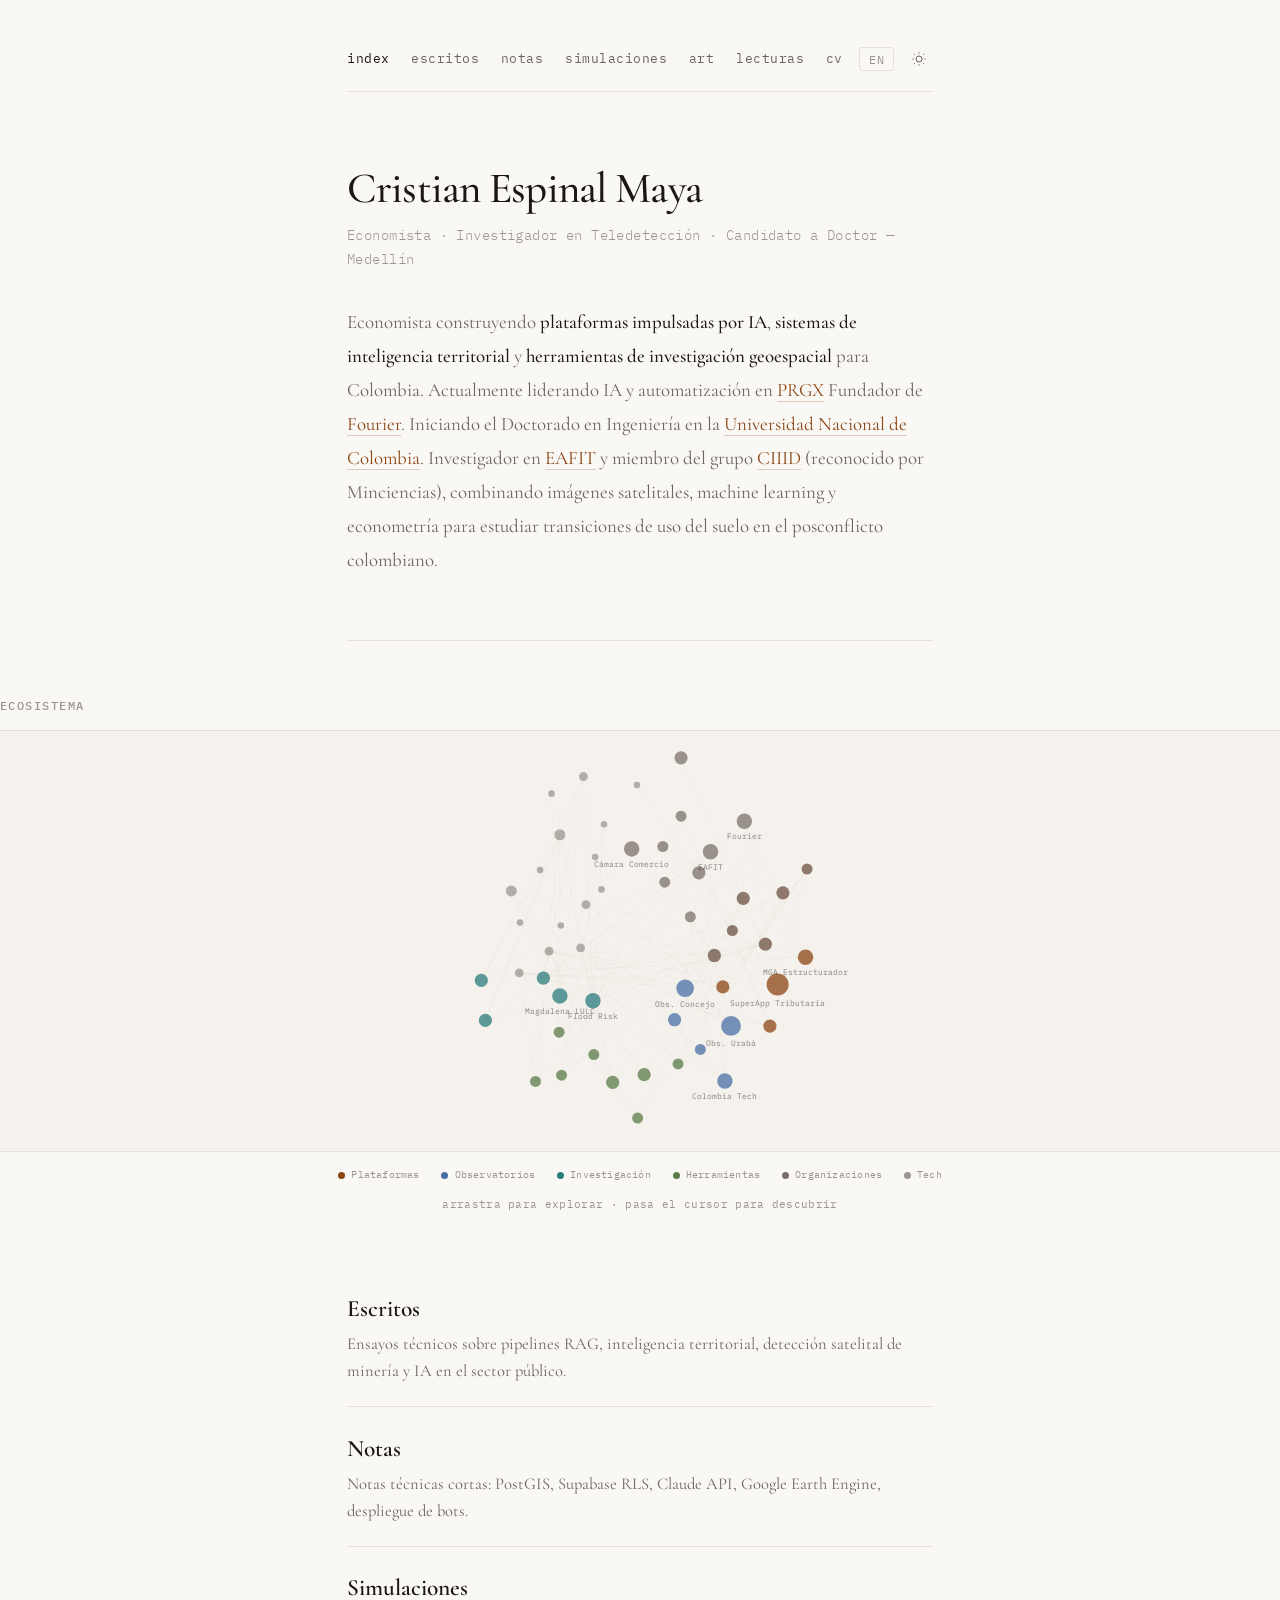
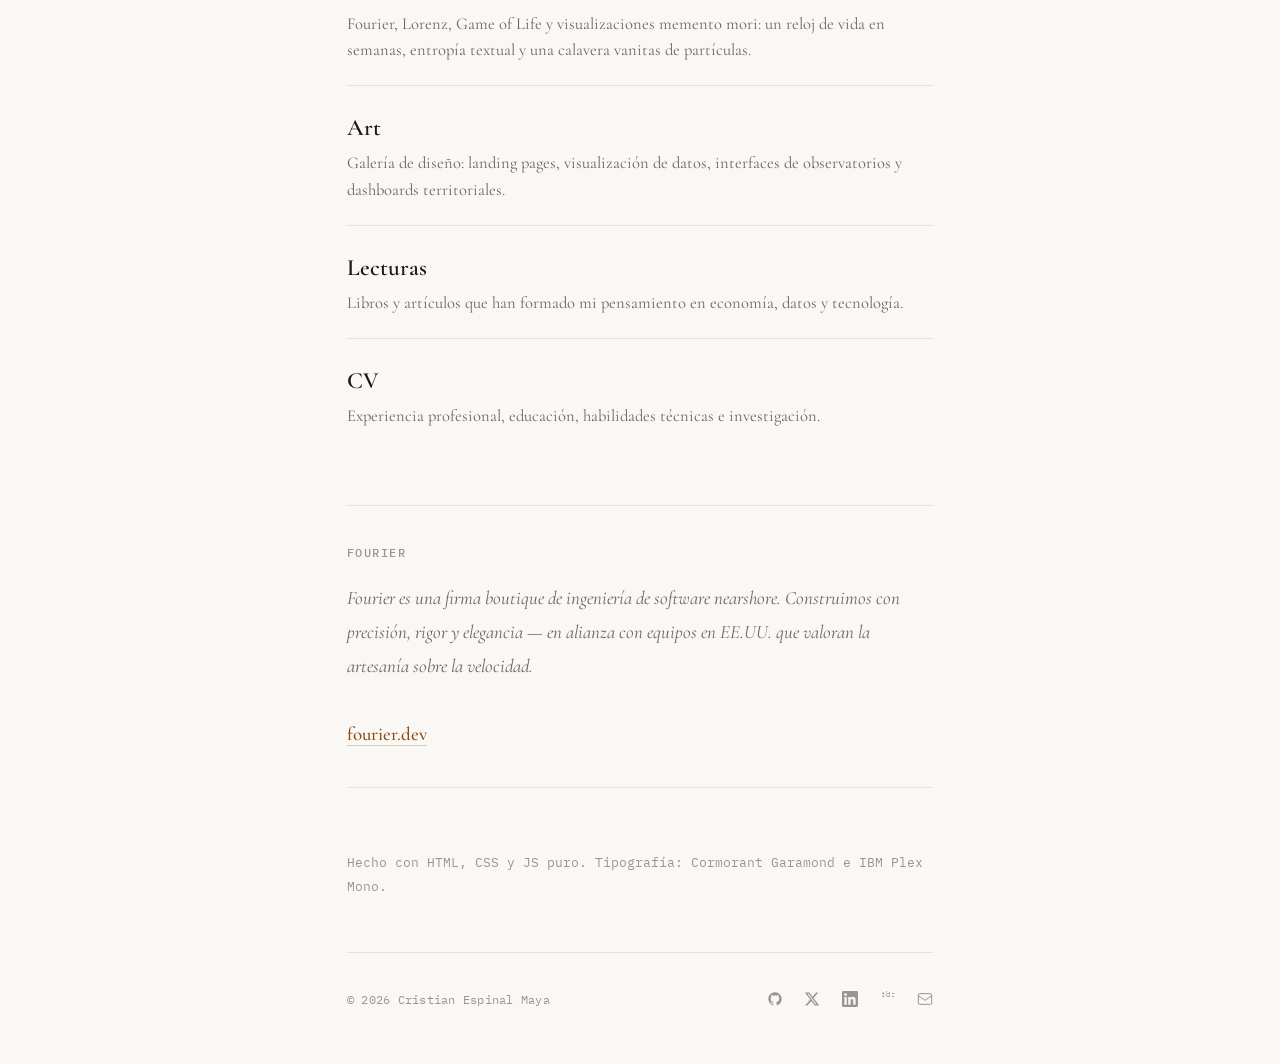
==== commit e54a81bb: "Remove "Software Engineer" from profile — academic background is Economics only Co-Authored-By: Clau" ====
--- a/index.html
+++ b/index.html
@@ -4,9 +4,9 @@
   <meta charset="UTF-8">
   <meta name="viewport" content="width=device-width, initial-scale=1.0">
   <title>Cristian Espinal Maya</title>
-  <meta name="description" content="Economist, Software Engineer & Remote Sensing Researcher — Medellín, Colombia">
+  <meta name="description" content="Economist & Remote Sensing Researcher — Medellín, Colombia">
   <meta property="og:title" content="Cristian Espinal Maya">
-  <meta property="og:description" content="Economist & Software Engineer building AI-powered platforms, territorial intelligence systems, and geospatial research tools in Medellín, Colombia.">
+  <meta property="og:description" content="Economist building AI-powered platforms, territorial intelligence systems, and geospatial research tools in Medellín, Colombia.">
   <meta property="og:type" content="website">
   <meta property="og:url" content="https://cespial.github.io">
   <link rel="preconnect" href="https://fonts.googleapis.com">
@@ -38,11 +38,11 @@
   <section class="hero fade-in">
     <h1>Cristian Espinal Maya</h1>
     <p class="subtitle">
-      <span data-lang="es">Economista · Ingeniero de Software · Investigador en Teledetección · Candidato a Doctor — Medellín</span>
-      <span data-lang="en">Economist · Software Engineer · Remote Sensing Researcher · PhD Candidate — Medellín</span>
+      <span data-lang="es">Economista · Investigador en Teledetección · Candidato a Doctor — Medellín</span>
+      <span data-lang="en">Economist · Remote Sensing Researcher · PhD Candidate — Medellín</span>
     </p>
     <p class="bio" data-lang="es">
-      Economista e ingeniero full-stack construyendo <strong>plataformas impulsadas por IA</strong>,
+      Economista construyendo <strong>plataformas impulsadas por IA</strong>,
       <strong>sistemas de inteligencia territorial</strong> y <strong>herramientas de investigación geoespacial</strong>
       para Colombia. Actualmente liderando IA y automatización en
       <a class="text-link" href="https://www.prgx.com" target="_blank" rel="noopener">PRGX</a>
@@ -56,7 +56,7 @@
       transiciones de uso del suelo en el posconflicto colombiano.
     </p>
     <p class="bio" data-lang="en">
-      Economist and full-stack engineer building <strong>AI-powered platforms</strong>,
+      Economist building <strong>AI-powered platforms</strong>,
       <strong>territorial intelligence systems</strong>, and <strong>geospatial research tools</strong>
       for Colombia. Currently leading AI &amp; automation at
       <a class="text-link" href="https://www.prgx.com" target="_blank" rel="noopener">PRGX</a>
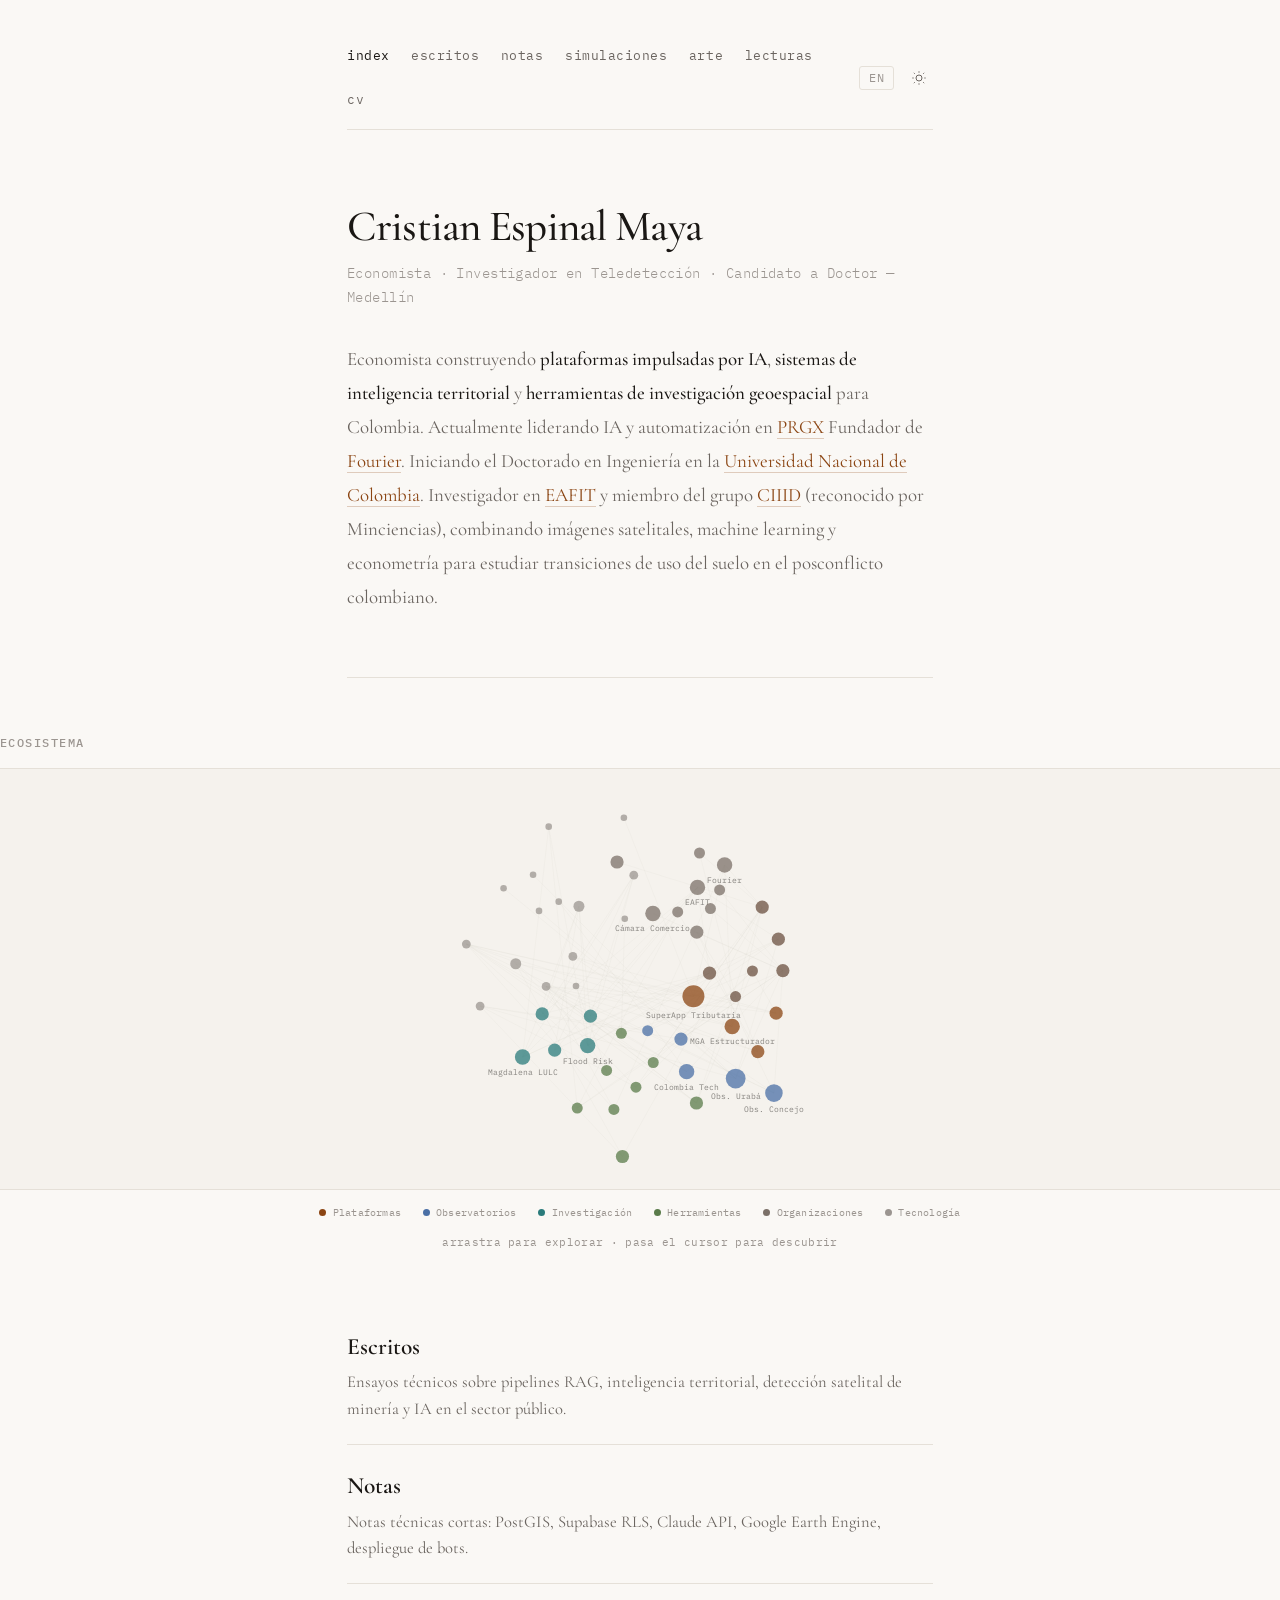
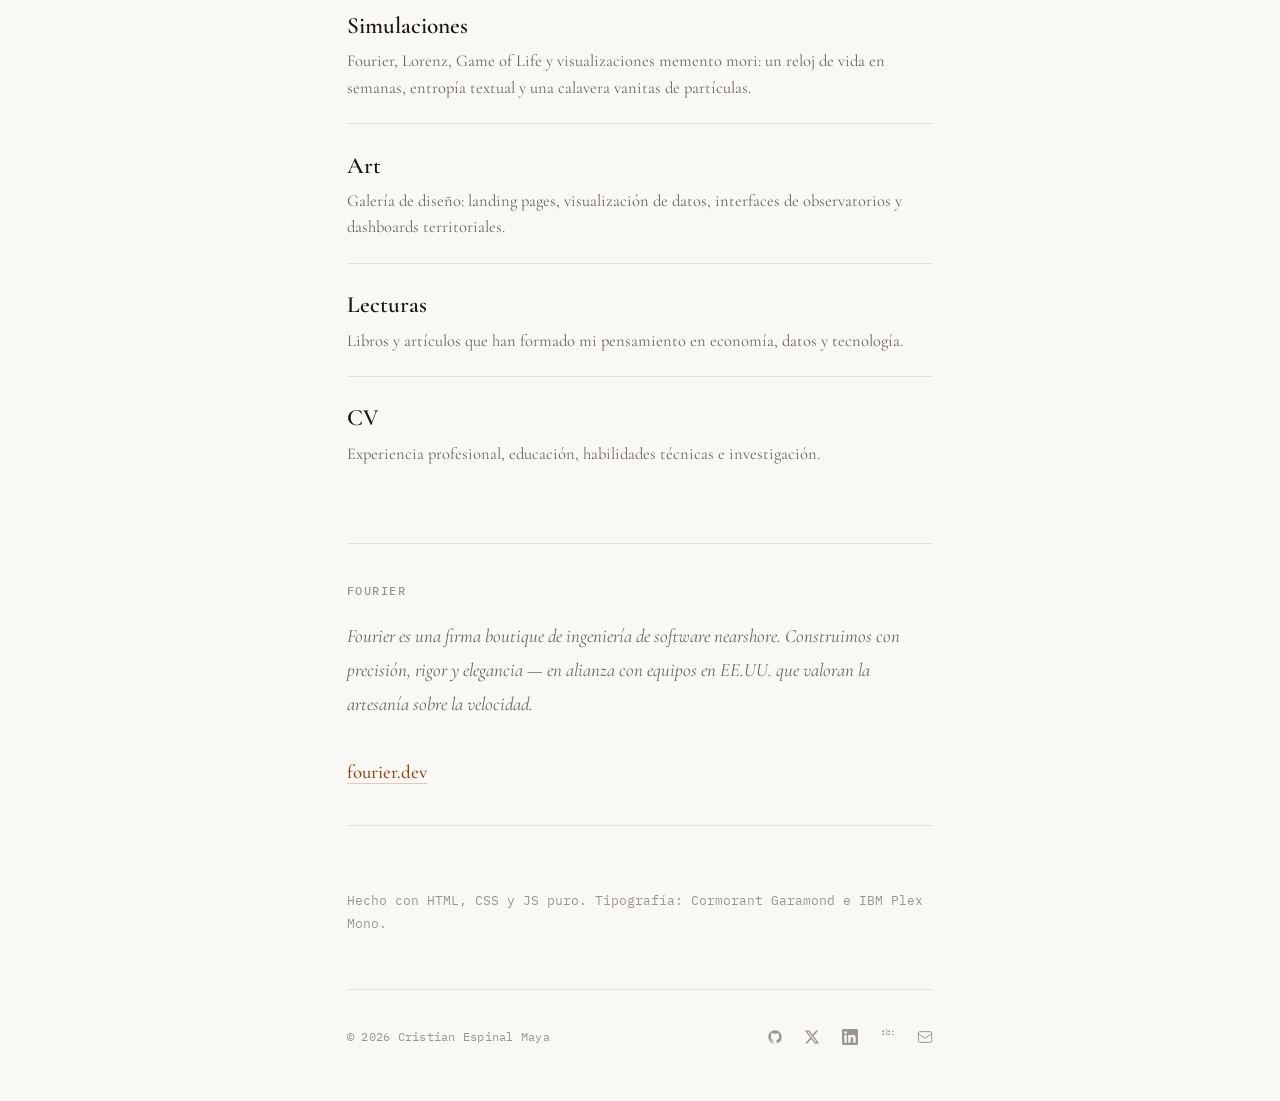
==== commit 7388e543: "Fix simulation bugs and i18n inconsistencies - Replace roundRect with fillRect for Safari <16 compat" ====
--- a/index.html
+++ b/index.html
@@ -22,7 +22,7 @@
       <a href="writing.html"><span data-lang="es">escritos</span><span data-lang="en">writing</span></a>
       <a href="notes.html"><span data-lang="es">notas</span><span data-lang="en">notes</span></a>
       <a href="simulations.html"><span data-lang="es">simulaciones</span><span data-lang="en">simulations</span></a>
-      <a href="art.html">art</a>
+      <a href="art.html"><span data-lang="es">arte</span><span data-lang="en">art</span></a>
       <a href="reading.html"><span data-lang="es">lecturas</span><span data-lang="en">reading</span></a>
       <a href="cv.html">cv</a>
     </div>
@@ -88,7 +88,7 @@
     <span class="legend-item"><span class="legend-dot" style="background:var(--node-research)"></span> <span data-lang="es">Investigación</span><span data-lang="en">Research</span></span>
     <span class="legend-item"><span class="legend-dot" style="background:var(--node-tool)"></span> <span data-lang="es">Herramientas</span><span data-lang="en">Tools</span></span>
     <span class="legend-item"><span class="legend-dot" style="background:var(--node-org)"></span> <span data-lang="es">Organizaciones</span><span data-lang="en">Organizations</span></span>
-    <span class="legend-item"><span class="legend-dot" style="background:var(--node-tech)"></span> Tech</span>
+    <span class="legend-item"><span class="legend-dot" style="background:var(--node-tech)"></span> <span data-lang="es">Tecnología</span><span data-lang="en">Tech</span></span>
   </div>
   <p class="graph-hint">
     <span data-lang="es">arrastra para explorar · pasa el cursor para descubrir</span>
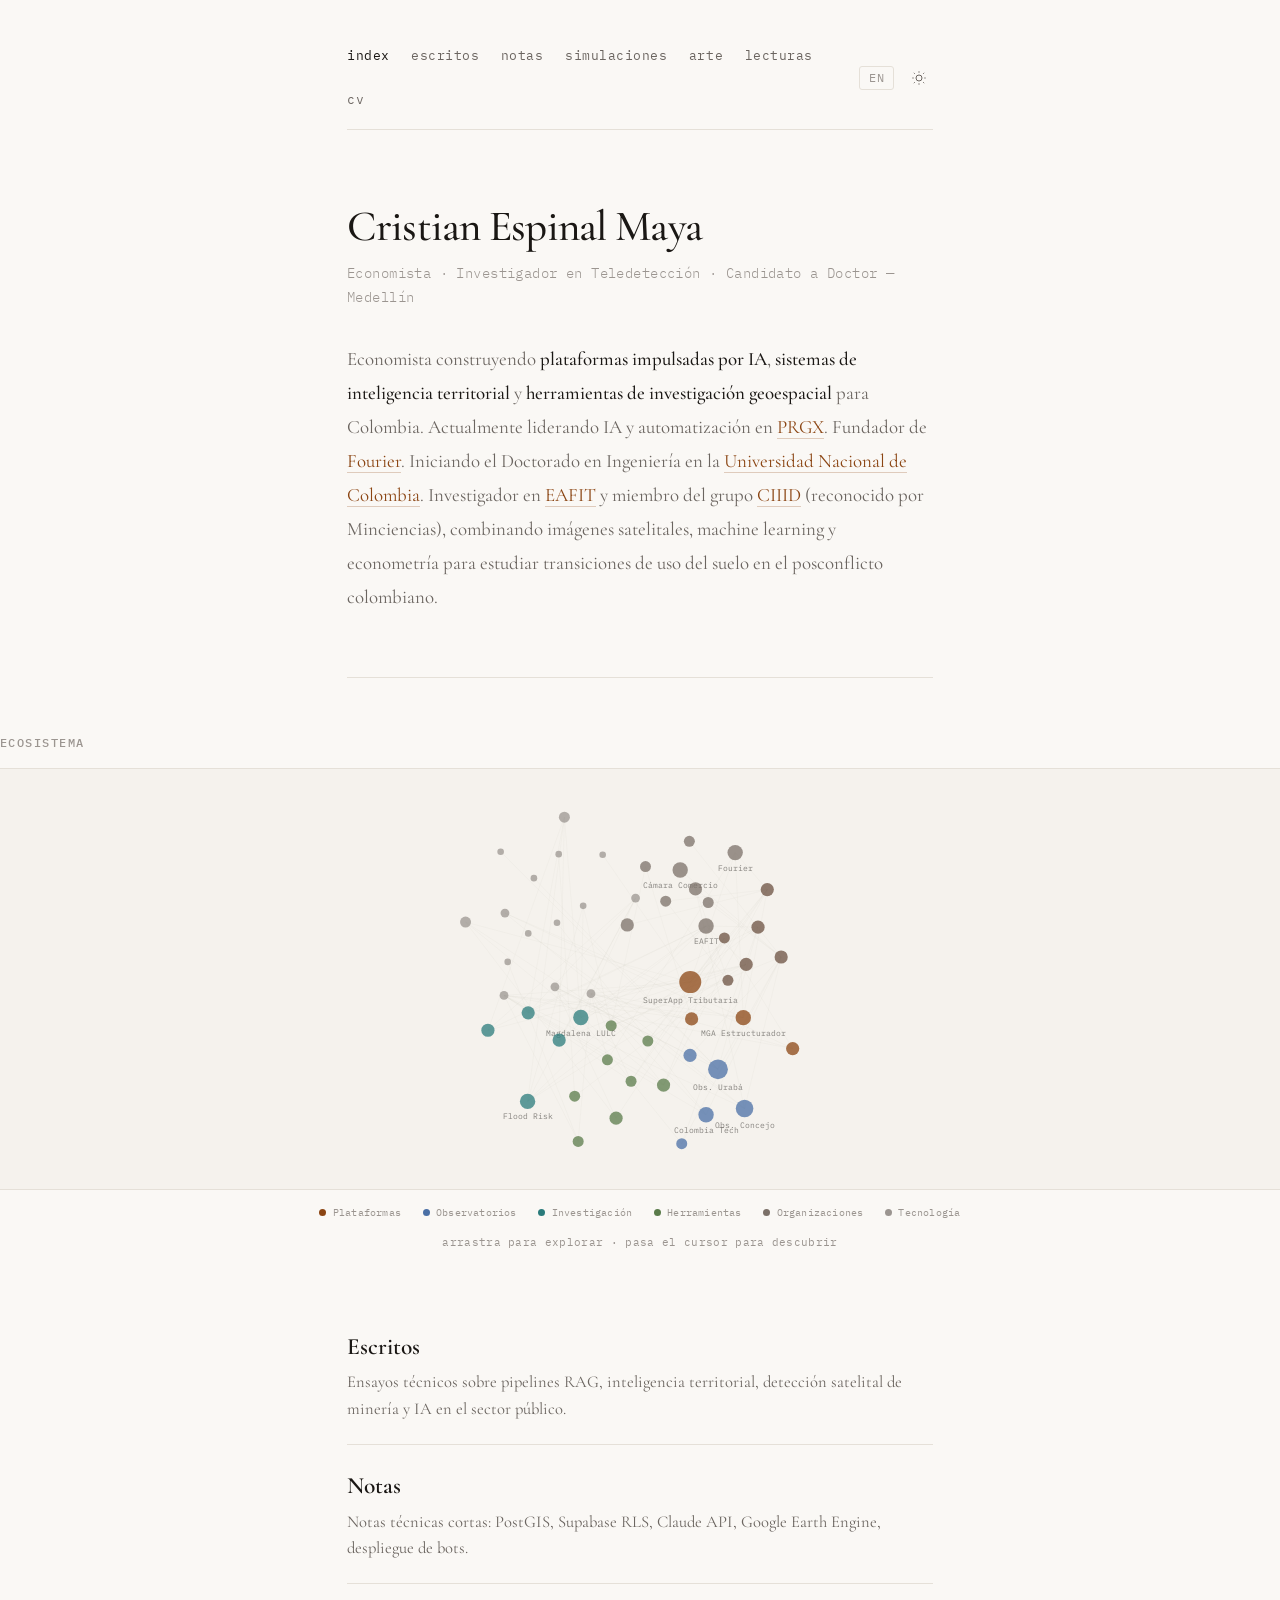
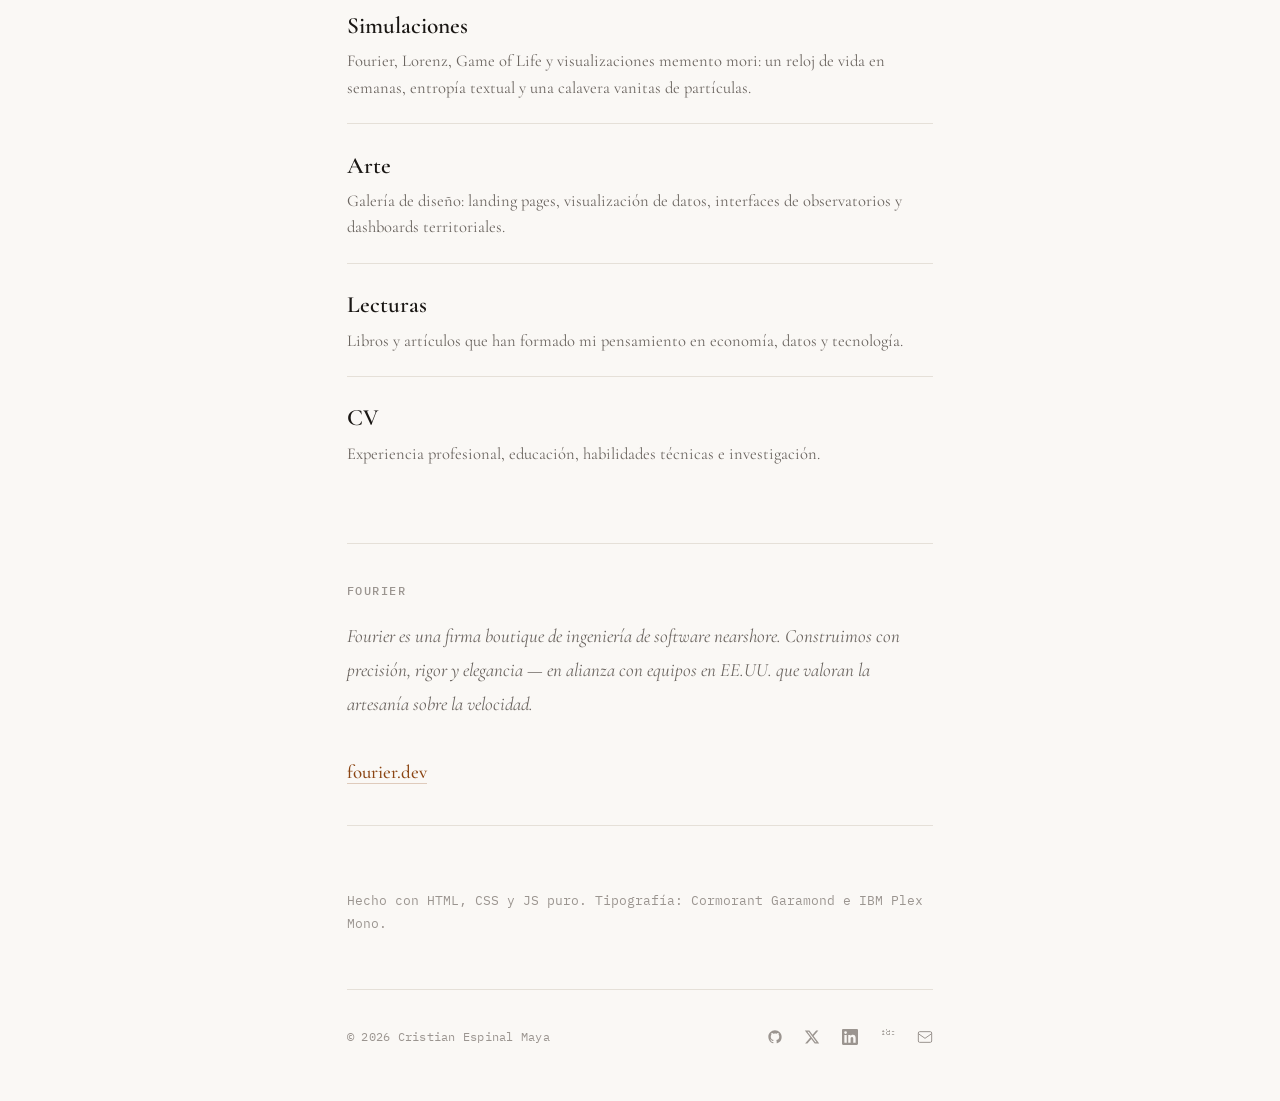
==== commit 63f93885: "Refactor: extract shared JS, fix simulation CPU waste, complete i18n, add meta tags - Extract lang/t" ====
--- a/index.html
+++ b/index.html
@@ -9,10 +9,15 @@
   <meta property="og:description" content="Economist building AI-powered platforms, territorial intelligence systems, and geospatial research tools in Medellín, Colombia.">
   <meta property="og:type" content="website">
   <meta property="og:url" content="https://cespial.github.io">
+  <link rel="canonical" href="https://cespial.github.io">
+  <meta name="twitter:card" content="summary">
+  <meta name="twitter:site" content="@cespial">
+  <link rel="icon" href="data:image/svg+xml,<svg xmlns='http://www.w3.org/2000/svg' viewBox='0 0 100 100'><text y='.9em' font-size='90'>∑</text></svg>">
   <link rel="preconnect" href="https://fonts.googleapis.com">
   <link rel="preconnect" href="https://fonts.gstatic.com" crossorigin>
   <link href="https://fonts.googleapis.com/css2?family=Cormorant+Garamond:ital,wght@0,400;0,500;0,600;1,400;1,500&family=IBM+Plex+Mono:wght@300;400;500&display=swap" rel="stylesheet">
   <link rel="stylesheet" href="style.css">
+  <noscript><style>.fade-in{opacity:1;transform:none;transition:none}</style></noscript>
 </head>
 <body>
 <div class="page">
@@ -27,7 +32,7 @@
       <a href="cv.html">cv</a>
     </div>
     <div class="nav-right">
-      <button class="lang-toggle" id="langToggle">EN</button>
+      <button class="lang-toggle" id="langToggle" aria-label="Switch language">EN</button>
       <button class="theme-toggle" id="themeToggle" aria-label="Toggle theme">
         <svg class="icon-sun" xmlns="http://www.w3.org/2000/svg" fill="none" viewBox="0 0 24 24" stroke="currentColor" stroke-width="1.5"><circle cx="12" cy="12" r="4.5"/><path d="M12 2v2m0 16v2M4.22 4.22l1.42 1.42m12.72 12.72l1.42 1.42M2 12h2m16 0h2M4.22 19.78l1.42-1.42M18.36 5.64l1.42-1.42"/></svg>
         <svg class="icon-moon" xmlns="http://www.w3.org/2000/svg" fill="none" viewBox="0 0 24 24" stroke="currentColor" stroke-width="1.5" style="display:none"><path d="M21.75 15.5A9.72 9.72 0 018.5 2.25 9.75 9.75 0 1021.75 15.5z"/></svg>
@@ -45,7 +50,7 @@
       Economista construyendo <strong>plataformas impulsadas por IA</strong>,
       <strong>sistemas de inteligencia territorial</strong> y <strong>herramientas de investigación geoespacial</strong>
       para Colombia. Actualmente liderando IA y automatización en
-      <a class="text-link" href="https://www.prgx.com" target="_blank" rel="noopener">PRGX</a>
+      <a class="text-link" href="https://www.prgx.com" target="_blank" rel="noopener">PRGX</a>.
       Fundador de <a class="text-link" href="https://fourier.dev" target="_blank" rel="noopener">Fourier</a>.
       Iniciando el Doctorado en Ingeniería en la
       <a class="text-link" href="https://unal.edu.co" target="_blank" rel="noopener">Universidad Nacional de Colombia</a>.
@@ -59,7 +64,7 @@
       Economist building <strong>AI-powered platforms</strong>,
       <strong>territorial intelligence systems</strong>, and <strong>geospatial research tools</strong>
       for Colombia. Currently leading AI &amp; automation at
-      <a class="text-link" href="https://www.prgx.com" target="_blank" rel="noopener">PRGX</a>
+      <a class="text-link" href="https://www.prgx.com" target="_blank" rel="noopener">PRGX</a>.
       Founder of <a class="text-link" href="https://fourier.dev" target="_blank" rel="noopener">Fourier</a>.
       Starting a PhD in Engineering at
       <a class="text-link" href="https://unal.edu.co" target="_blank" rel="noopener">Universidad Nacional de Colombia</a>.
@@ -129,7 +134,7 @@
       </li>
       <li class="index-hub-item fade-in">
         <a href="art.html">
-          <span class="index-hub-title">Art</span>
+          <span class="index-hub-title"><span data-lang="es">Arte</span><span data-lang="en">Art</span></span>
           <p class="index-hub-desc">
             <span data-lang="es">Galería de diseño: landing pages, visualización de datos, interfaces de observatorios y dashboards territoriales.</span>
             <span data-lang="en">Design gallery: landing pages, data visualization, observatory interfaces, and territorial dashboards.</span>
@@ -183,19 +188,8 @@
   </footer>
 </div>
 
+<script src="shared.js"></script>
 <script>
-// Lang & Theme
-const langBtn=document.getElementById('langToggle'),htmlEl=document.documentElement;
-function setLang(l){htmlEl.setAttribute('lang',l);localStorage.setItem('lang',l);langBtn.textContent=l==='es'?'EN':'ES'}
-const sL=localStorage.getItem('lang');if(sL)setLang(sL);
-langBtn.addEventListener('click',()=>setLang(htmlEl.getAttribute('lang')==='es'?'en':'es'));
-const themeBtn=document.getElementById('themeToggle'),iS=themeBtn.querySelector('.icon-sun'),iM=themeBtn.querySelector('.icon-moon');
-function setTheme(t){htmlEl.setAttribute('data-theme',t);localStorage.setItem('theme',t);iS.style.display=t==='dark'?'none':'block';iM.style.display=t==='dark'?'block':'none'}
-const sT=localStorage.getItem('theme');if(sT)setTheme(sT);else if(window.matchMedia('(prefers-color-scheme:dark)').matches)setTheme('dark');
-themeBtn.addEventListener('click',()=>setTheme(htmlEl.getAttribute('data-theme')==='dark'?'light':'dark'));
-const ro=new IntersectionObserver(e=>{e.forEach(x=>{if(x.isIntersecting){x.target.classList.add('visible');ro.unobserve(x.target)}})},{threshold:0.08,rootMargin:'0px 0px -30px 0px'});
-document.querySelectorAll('.fade-in').forEach(el=>ro.observe(el));
-
 // ══ FORCE GRAPH ══
 (function(){
 const canvas=document.getElementById('graphCanvas'),ctx=canvas.getContext('2d'),tooltip=document.getElementById('graphTooltip'),wrap=canvas.parentElement;
--- a/style.css
+++ b/style.css
@@ -127,16 +127,8 @@
   font-family: var(--mono); font-size: 0.65rem; color: var(--text-tertiary);
   margin-top: 0.35rem; letter-spacing: 0.02em;
 }
-/* Aliases for backwards compat */
-.project-list { list-style: none; }
-.project-item { padding: 0.9rem 0; }
-.project-item a { text-decoration: none; display: block; }
-.project-title { font-family: var(--serif); font-size: 1.15rem; font-weight: 600; color: var(--text); transition: color 0.3s; display: inline; }
-.project-item a:hover .project-title { color: var(--accent); }
-.project-arrow { display: inline-block; font-family: var(--mono); font-size: 0.75rem; color: var(--text-tertiary); margin-left: 0.4rem; transition: transform 0.3s, color 0.3s; }
-.project-item a:hover .project-arrow { transform: translateX(3px); color: var(--accent); }
-.project-desc { font-size: 0.92rem; color: var(--text-secondary); margin-top: 0.2rem; line-height: 1.65; }
-.project-meta { font-family: var(--mono); font-size: 0.65rem; color: var(--text-tertiary); margin-top: 0.35rem; letter-spacing: 0.02em; }
+/* Accessibility */
+:focus-visible { outline: 2px solid var(--accent); outline-offset: 2px; }
 
 /* Timeline */
 .timeline { list-style: none; }
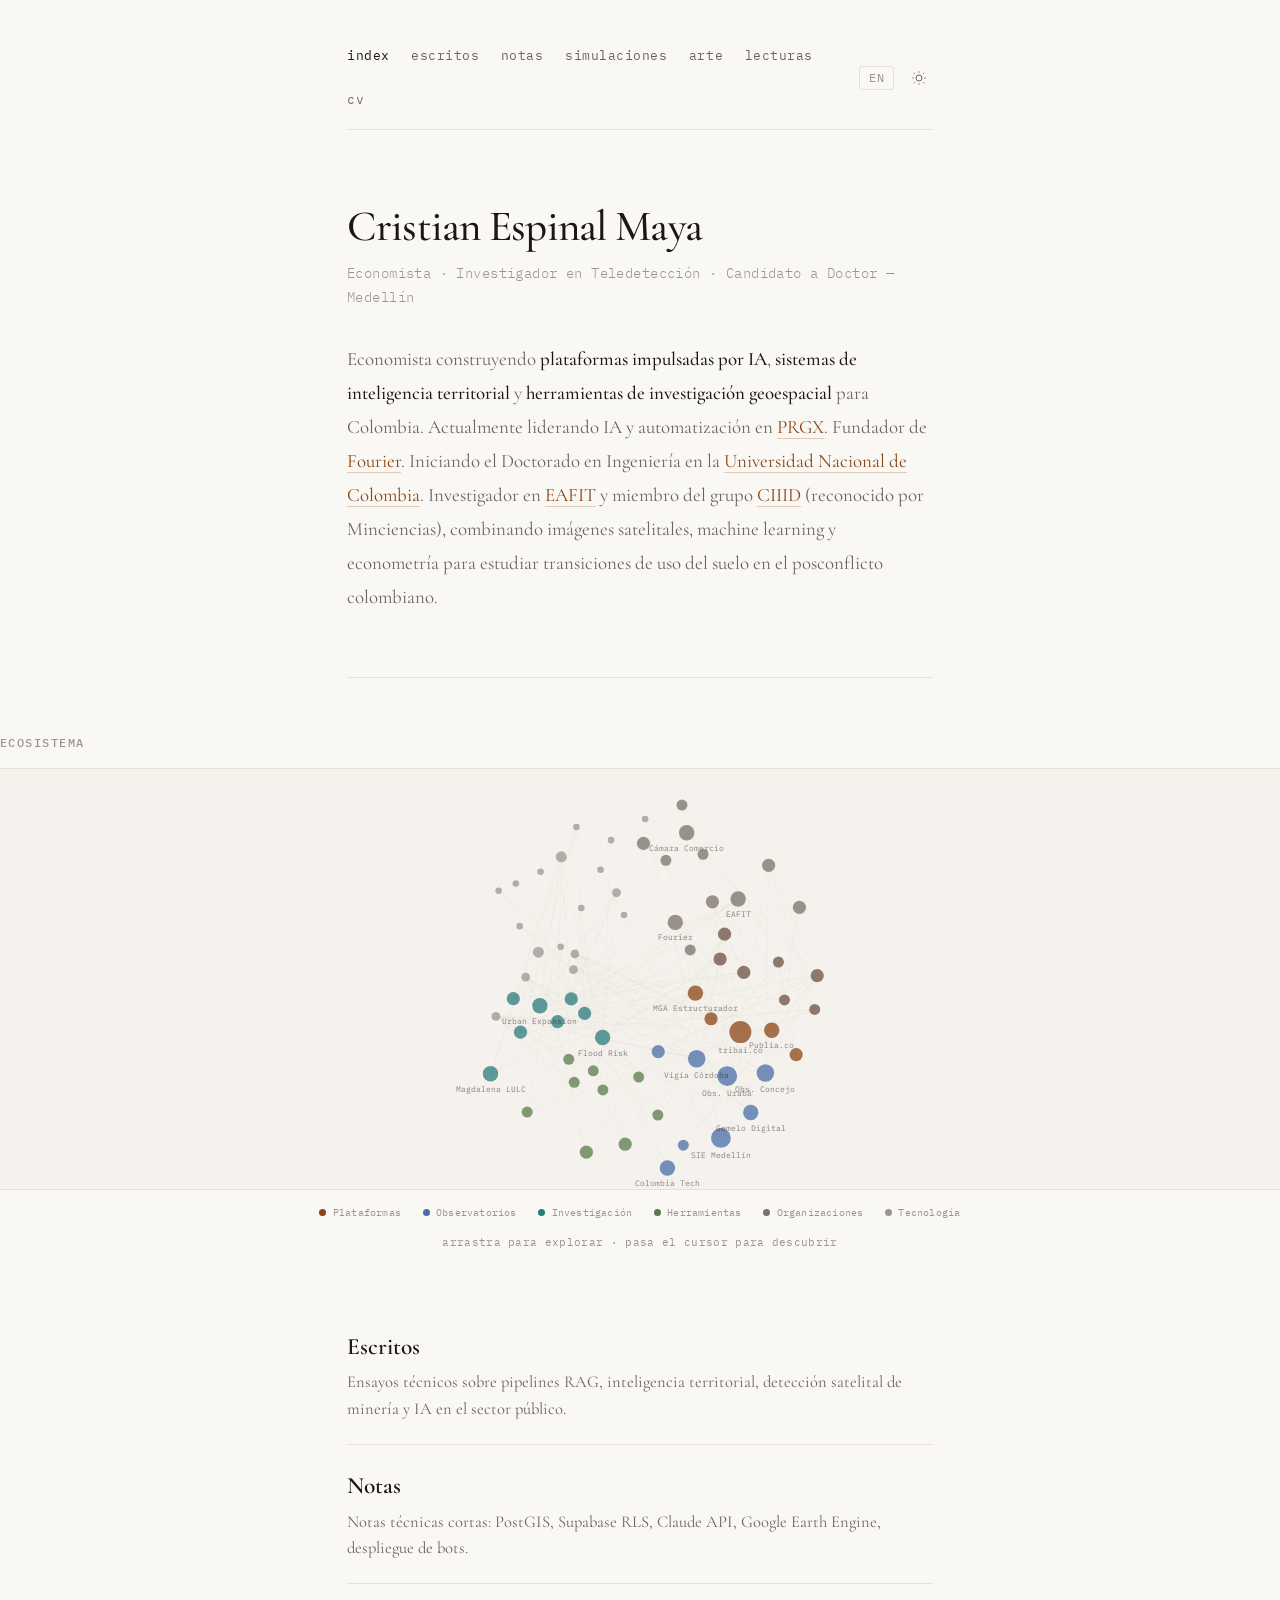
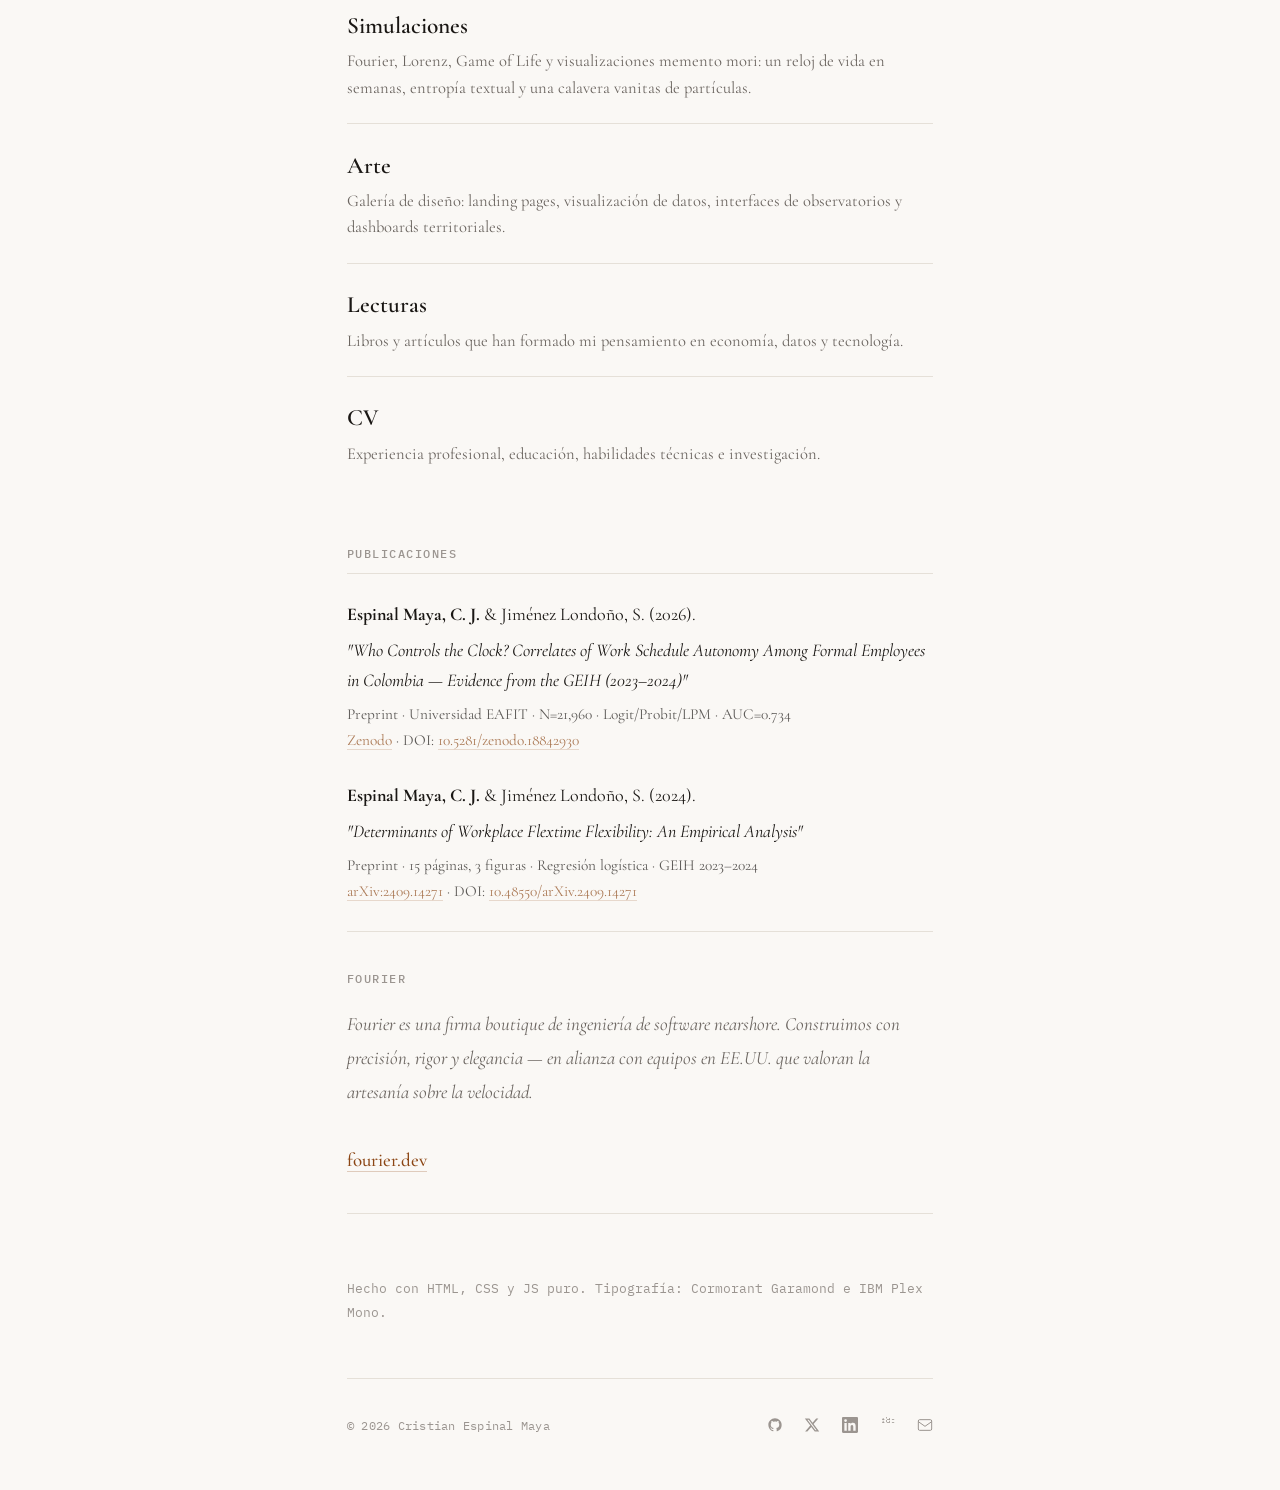
==== commit 6f7fd896: "feat: add new projects to ecosystem graph + publications section - Graph: add SIE Medellín, Vigía Có" ====
--- a/index.html
+++ b/index.html
@@ -162,6 +162,37 @@
     </ul>
   </section>
 
+  <!-- Publications -->
+  <section id="publications" class="fade-in" style="margin-top:2.5rem">
+    <h2 class="section-label">
+      <span data-lang="es">Publicaciones</span><span data-lang="en">Publications</span>
+    </h2>
+    <ul class="pub-list" style="list-style:none;padding:0;margin:1.2rem 0 0 0">
+      <li style="margin-bottom:1.5rem">
+        <p style="margin:0 0 0.3rem 0"><strong>Espinal Maya, C. J.</strong> &amp; Jiménez Londoño, S. (2026).</p>
+        <p style="margin:0 0 0.3rem 0;font-style:italic">"Who Controls the Clock? Correlates of Work Schedule Autonomy Among Formal Employees in Colombia — Evidence from the GEIH (2023–2024)"</p>
+        <p style="margin:0;font-size:0.85rem;opacity:0.7">
+          <span data-lang="es">Preprint · Universidad EAFIT · N=21,960 · Logit/Probit/LPM · AUC=0.734</span>
+          <span data-lang="en">Preprint · Universidad EAFIT · N=21,960 · Logit/Probit/LPM · AUC=0.734</span>
+          <br>
+          <a class="text-link" href="https://zenodo.org/records/18842930" target="_blank" rel="noopener">Zenodo</a> ·
+          DOI: <a class="text-link" href="https://doi.org/10.5281/zenodo.18842930" target="_blank" rel="noopener">10.5281/zenodo.18842930</a>
+        </p>
+      </li>
+      <li style="margin-bottom:1.5rem">
+        <p style="margin:0 0 0.3rem 0"><strong>Espinal Maya, C. J.</strong> &amp; Jiménez Londoño, S. (2024).</p>
+        <p style="margin:0 0 0.3rem 0;font-style:italic">"Determinants of Workplace Flextime Flexibility: An Empirical Analysis"</p>
+        <p style="margin:0;font-size:0.85rem;opacity:0.7">
+          <span data-lang="es">Preprint · 15 páginas, 3 figuras · Regresión logística · GEIH 2023–2024</span>
+          <span data-lang="en">Preprint · 15 pages, 3 figures · Logistic regression · GEIH 2023–2024</span>
+          <br>
+          <a class="text-link" href="https://arxiv.org/abs/2409.14271" target="_blank" rel="noopener">arXiv:2409.14271</a> ·
+          DOI: <a class="text-link" href="https://doi.org/10.48550/arXiv.2409.14271" target="_blank" rel="noopener">10.48550/arXiv.2409.14271</a>
+        </p>
+      </li>
+    </ul>
+  </section>
+
   <!-- Fourier -->
   <section id="fourier" class="fourier-section fade-in">
     <h2 class="section-label">Fourier</h2>
@@ -195,21 +226,25 @@
 const canvas=document.getElementById('graphCanvas'),ctx=canvas.getContext('2d'),tooltip=document.getElementById('graphTooltip'),wrap=canvas.parentElement;
 const CAT={P:'platform',O:'observatory',R:'research',T:'tool',G:'org',K:'tech',D:'domain'};
 const rawNodes=[
-['superapp','SuperApp Tributaria',CAT.P,10],['mga','MGA Estructurador',CAT.P,7],['factura','Factura App',CAT.P,6],['vfpa','VFPA',CAT.P,6],
-['obs_uraba','Obs. Urabá',CAT.O,9],['obs_concejo','Obs. Concejo',CAT.O,8],['tech_dash','Colombia Tech',CAT.O,7],['labor','Mercado Laboral',CAT.O,6],['hptu','HPTU',CAT.O,5],
-['ica','Declaraciones ICA',CAT.T,6],['ocr','Mi OCR Facturas',CAT.T,5],['miauxi','Miauxi',CAT.T,5],['fincabot','FincaBot',CAT.T,6],['vortice','Vórtice',CAT.T,5],['tupagina','Tu Página en 48',CAT.T,5],['franchise','Franchise MS',CAT.T,5],['iupb','IUPB Analytics',CAT.T,5],
-['flood','Flood Risk',CAT.R,7],['magdalena','Magdalena LULC',CAT.R,7],['uraba_r','Urabá Research',CAT.R,6],['bajo_cauca','Bajo Cauca',CAT.R,6],['asgm','ASGM Detection',CAT.R,6],
-['ts','TypeScript',CAT.K,4],['py','Python',CAT.K,4],['nextjs','Next.js',CAT.K,4],['react','React',CAT.K,3],['claude','Claude API',CAT.K,5],['supabase','Supabase',CAT.K,4],['postgis','PostGIS',CAT.K,3],['d3','D3.js',CAT.K,3],['deckgl','Deck.gl',CAT.K,3],['fastapi','FastAPI',CAT.K,3],['gee','Earth Engine',CAT.K,5],['r','R',CAT.K,3],['java','Java',CAT.K,3],['pinecone','Pinecone',CAT.K,3],['sentinel','Sentinel',CAT.K,4],
-['prgx','PRGX',CAT.G,6],['camara','Cámara Comercio',CAT.G,7],['esumer','ESUMER',CAT.G,5],['politecnico','Politécnico JIC',CAT.G,5],['ciiid','CIIID',CAT.G,5],['alcaldia','Alcaldía Medellín',CAT.G,6],['eafit','EAFIT',CAT.G,7],['fourier','Fourier',CAT.G,7],['contraloria','Contraloría',CAT.G,5],
-['ai','AI / LLM',CAT.D,6],['geo','Geospatial',CAT.D,6],['fiscal','Fiscal Tech',CAT.D,5],['remote','Remote Sensing',CAT.D,6],['dataintel','Data Intelligence',CAT.D,6],['edu','Education',CAT.D,5]
+['tribai','tribai.co',CAT.P,10],['mga','MGA Estructurador',CAT.P,7],['factura','Factura App',CAT.P,6],['vfpa','VFPA',CAT.P,6],['gobia','Publia.co',CAT.P,7],
+['obs_uraba','Obs. Urabá',CAT.O,9],['obs_concejo','Obs. Concejo',CAT.O,8],['sie','SIE Medellín',CAT.O,9],['vigia','Vigía Córdoba',CAT.O,8],['gemelo','Gemelo Digital',CAT.O,7],['tech_dash','Colombia Tech',CAT.O,7],['labor','Mercado Laboral',CAT.O,6],['hptu','HPTU',CAT.O,5],
+['ica','Declaraciones ICA',CAT.T,6],['ocr','Mi OCR Facturas',CAT.T,5],['miauxi','Miauxi',CAT.T,5],['fincabot','FincaBot',CAT.T,6],['vortice','Vórtice',CAT.T,5],['tupagina','Tu Página en 48',CAT.T,5],['franchise','Franchise MS',CAT.T,5],['iupb','IUPB Analytics',CAT.T,5],['densurbam','DENSURBAM',CAT.T,5],
+['flood','Flood Risk',CAT.R,7],['magdalena','Magdalena LULC',CAT.R,7],['uraba_r','Urabá Research',CAT.R,6],['bajo_cauca','Bajo Cauca',CAT.R,6],['asgm','ASGM Detection',CAT.R,6],['flex','Flexibilidad Laboral',CAT.R,6],['autom','Automatización IA',CAT.R,6],['urban','Urban Expansion',CAT.R,7],
+['ts','TypeScript',CAT.K,4],['py','Python',CAT.K,4],['nextjs','Next.js',CAT.K,4],['react','React',CAT.K,3],['claude','Claude API',CAT.K,5],['supabase','Supabase',CAT.K,4],['postgis','PostGIS',CAT.K,3],['d3','D3.js',CAT.K,3],['deckgl','Deck.gl',CAT.K,3],['fastapi','FastAPI',CAT.K,3],['gee','Earth Engine',CAT.K,5],['r','R',CAT.K,3],['java','Java',CAT.K,3],['pinecone','Pinecone',CAT.K,3],['sentinel','Sentinel',CAT.K,4],['mapbox','Mapbox',CAT.K,3],['maplibre','MapLibre',CAT.K,3],['xgboost','XGBoost',CAT.K,3],
+['prgx','PRGX',CAT.G,6],['camara','Cámara Comercio',CAT.G,7],['esumer','ESUMER',CAT.G,5],['politecnico','Politécnico JIC',CAT.G,5],['ciiid','CIIID',CAT.G,5],['alcaldia','Alcaldía Medellín',CAT.G,6],['eafit','EAFIT',CAT.G,7],['fourier','Fourier',CAT.G,7],['contraloria','Contraloría',CAT.G,5],['inplux','INPLUX',CAT.G,6],['unal','UNAL',CAT.G,6],
+['ai','AI / LLM',CAT.D,6],['geo','Geospatial',CAT.D,6],['fiscal','Fiscal Tech',CAT.D,5],['remote','Remote Sensing',CAT.D,6],['dataintel','Data Intelligence',CAT.D,6],['edu','Education',CAT.D,5],['govtech','GovTech',CAT.D,5]
 ];
 const rawEdges=[
-['superapp','ts'],['superapp','nextjs'],['superapp','claude'],['superapp','pinecone'],['superapp','fiscal'],['superapp','ai'],['superapp','fourier'],
-['mga','ts'],['mga','nextjs'],['mga','supabase'],['mga','ai'],['mga','fourier'],
+['tribai','ts'],['tribai','nextjs'],['tribai','claude'],['tribai','pinecone'],['tribai','fiscal'],['tribai','ai'],['tribai','fourier'],
+['mga','ts'],['mga','nextjs'],['mga','supabase'],['mga','ai'],['mga','fourier'],['mga','govtech'],
 ['factura','ts'],['factura','nextjs'],['factura','supabase'],['factura','fiscal'],
 ['vfpa','ts'],['vfpa','nextjs'],['vfpa','edu'],['vfpa','politecnico'],
+['gobia','ts'],['gobia','nextjs'],['gobia','fourier'],['gobia','ai'],['gobia','govtech'],['gobia','inplux'],
 ['obs_uraba','py'],['obs_uraba','fastapi'],['obs_uraba','postgis'],['obs_uraba','deckgl'],['obs_uraba','geo'],['obs_uraba','dataintel'],
 ['obs_concejo','ts'],['obs_concejo','nextjs'],['obs_concejo','supabase'],['obs_concejo','dataintel'],['obs_concejo','alcaldia'],
+['sie','ts'],['sie','nextjs'],['sie','deckgl'],['sie','maplibre'],['sie','py'],['sie','dataintel'],['sie','edu'],['sie','alcaldia'],
+['vigia','ts'],['vigia','nextjs'],['vigia','mapbox'],['vigia','geo'],['vigia','flood'],['vigia','dataintel'],
+['gemelo','ts'],['gemelo','nextjs'],['gemelo','deckgl'],['gemelo','postgis'],['gemelo','geo'],['gemelo','fourier'],
 ['tech_dash','ts'],['tech_dash','nextjs'],['tech_dash','d3'],['tech_dash','dataintel'],
 ['labor','py'],['labor','dataintel'],['hptu','py'],['hptu','geo'],['hptu','dataintel'],
 ['ica','ts'],['ica','nextjs'],['ica','claude'],['ica','fiscal'],['ica','ai'],
@@ -218,13 +253,17 @@
 ['fincabot','py'],['fincabot','claude'],['fincabot','ai'],
 ['vortice','ts'],['vortice','nextjs'],['vortice','react'],
 ['tupagina','ts'],['tupagina','nextjs'],['tupagina','fourier'],
-['flood','gee'],['flood','sentinel'],['flood','r'],['flood','remote'],['flood','geo'],['flood','eafit'],
+['densurbam','py'],['densurbam','dataintel'],['densurbam','geo'],
+['flood','gee'],['flood','sentinel'],['flood','py'],['flood','xgboost'],['flood','remote'],['flood','geo'],['flood','eafit'],
 ['magdalena','gee'],['magdalena','sentinel'],['magdalena','r'],['magdalena','remote'],['magdalena','geo'],['magdalena','eafit'],
 ['uraba_r','gee'],['uraba_r','sentinel'],['uraba_r','remote'],['uraba_r','eafit'],
 ['bajo_cauca','gee'],['bajo_cauca','sentinel'],['bajo_cauca','remote'],['bajo_cauca','eafit'],
 ['asgm','gee'],['asgm','sentinel'],['asgm','remote'],['asgm','eafit'],
+['flex','py'],['flex','r'],['flex','eafit'],['flex','dataintel'],['flex','edu'],
+['autom','py'],['autom','r'],['autom','eafit'],['autom','ai'],['autom','dataintel'],
+['urban','gee'],['urban','sentinel'],['urban','py'],['urban','xgboost'],['urban','remote'],['urban','geo'],['urban','eafit'],
 ['franchise','java'],['franchise','edu'],['iupb','r'],['iupb','edu'],['iupb','dataintel'],['iupb','politecnico'],
-['prgx','ai'],['camara','dataintel'],['esumer','edu'],['esumer','ai'],['ciiid','dataintel'],['alcaldia','edu'],['alcaldia','dataintel'],['eafit','remote'],['eafit','geo'],['fourier','ai'],['contraloria','dataintel']
+['prgx','ai'],['camara','dataintel'],['esumer','edu'],['esumer','ai'],['ciiid','dataintel'],['alcaldia','edu'],['alcaldia','dataintel'],['eafit','remote'],['eafit','geo'],['fourier','ai'],['contraloria','dataintel'],['inplux','ai'],['inplux','fourier'],['inplux','govtech'],['unal','edu'],['unal','geo'],['unal','remote']
 ];
 const nodes=rawNodes.map(([id,label,cat,r])=>({id,label,cat,r:r*1.1,x:0,y:0,vx:0,vy:0}));
 const nodeMap={};nodes.forEach((n,i)=>nodeMap[n.id]=i);
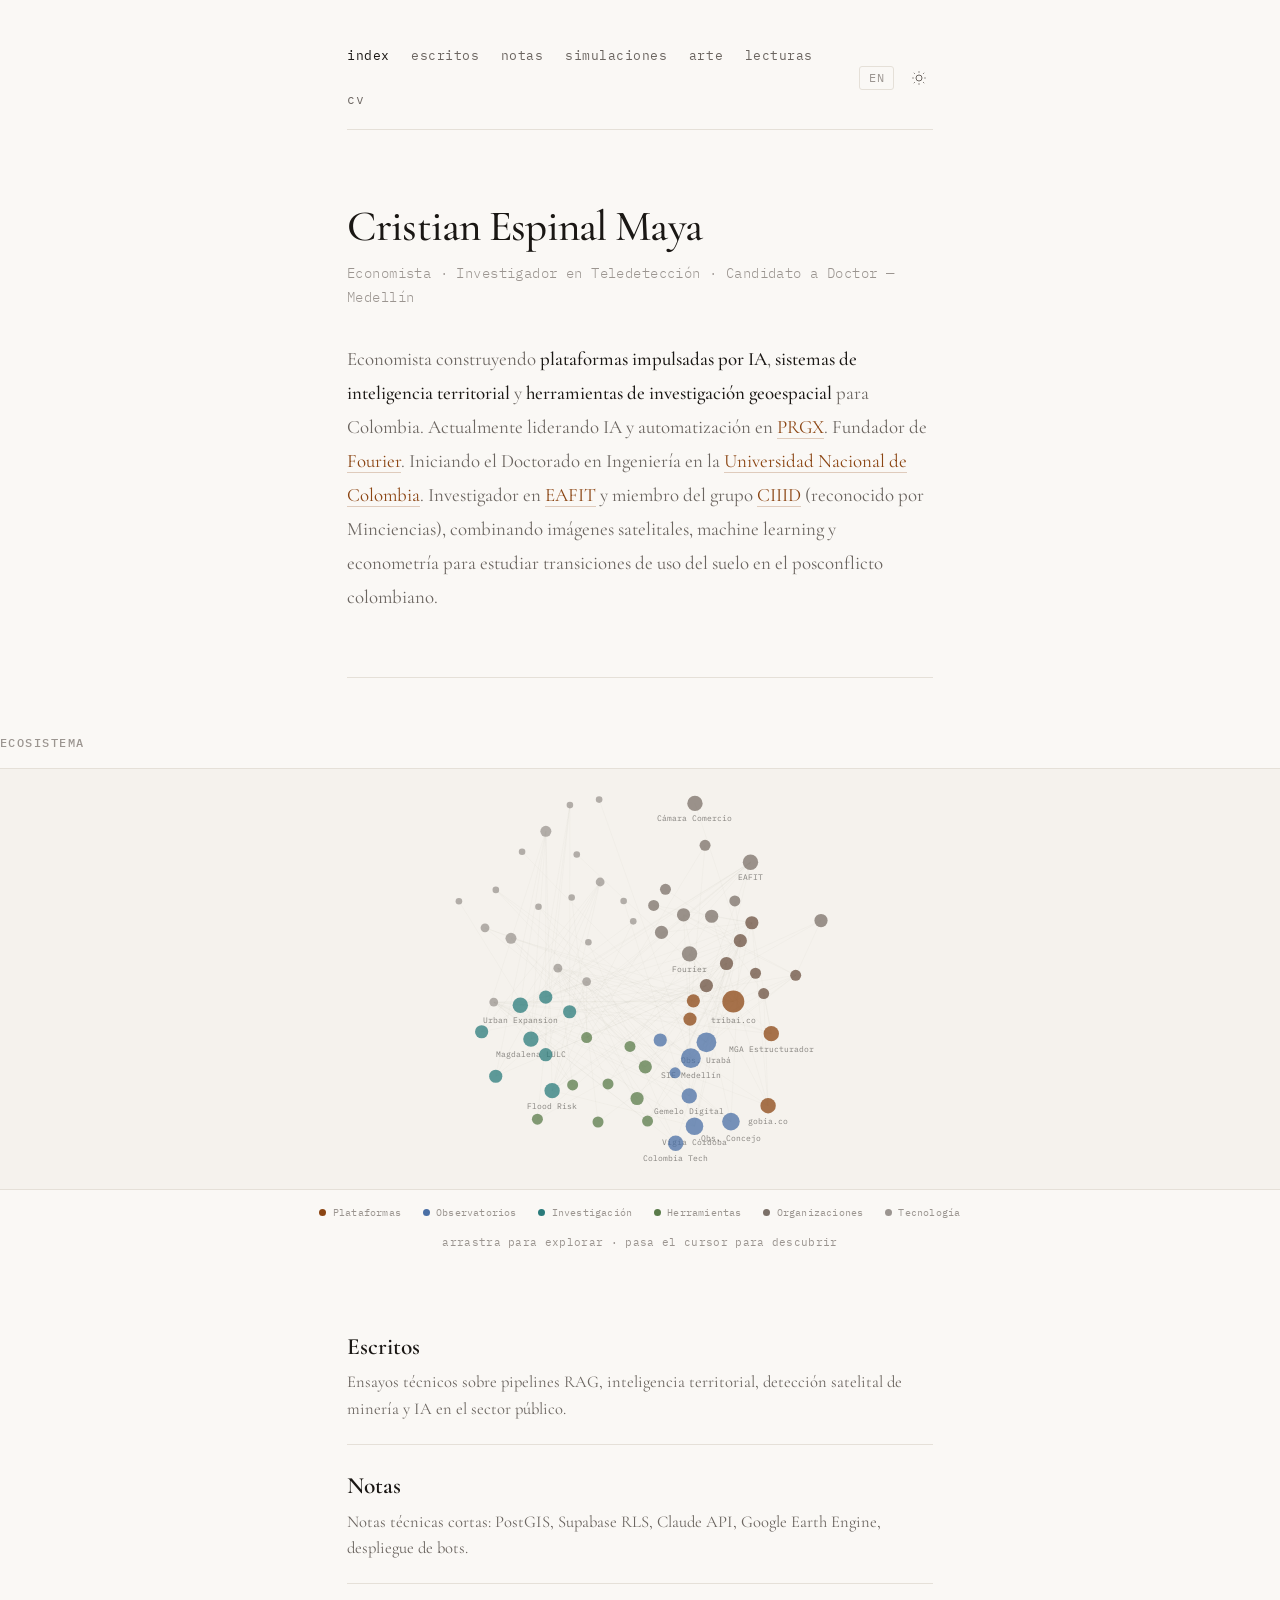
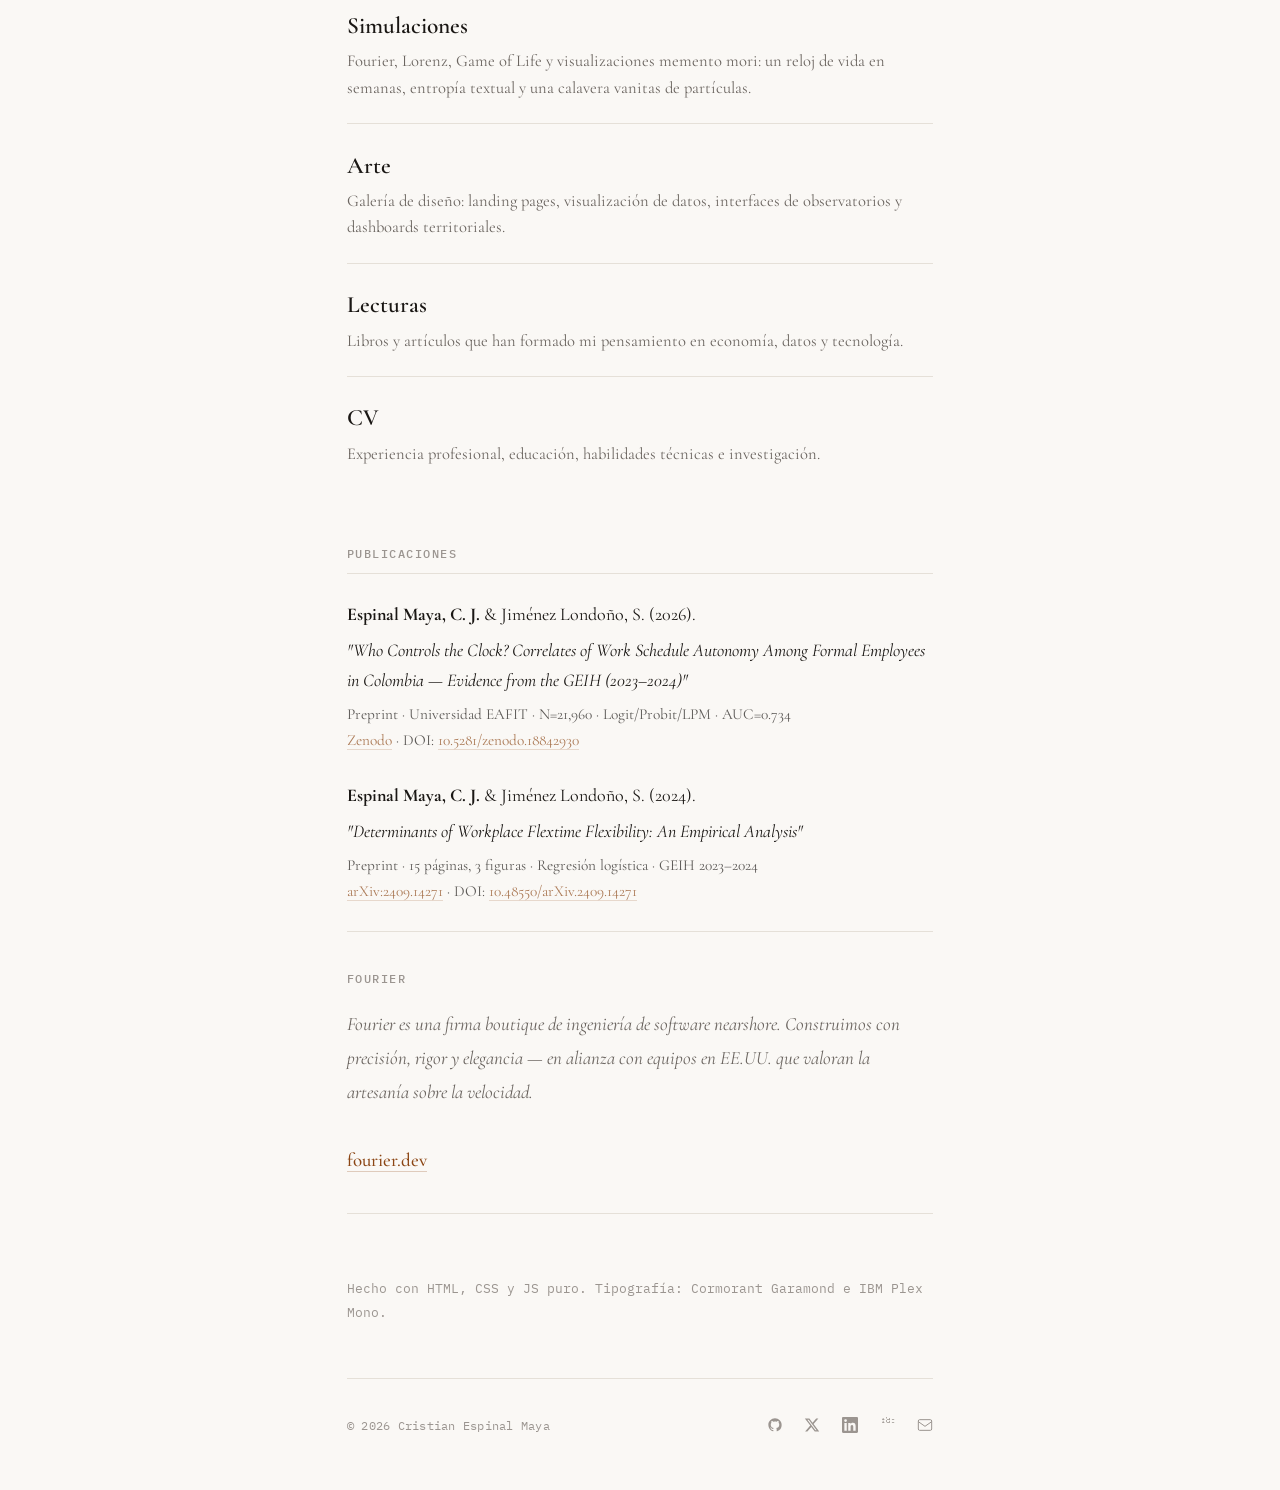
==== commit ff32eacb: "fix: rename Publia.co → gobia.co in ecosystem graph" ====
--- a/index.html
+++ b/index.html
@@ -226,7 +226,7 @@
 const canvas=document.getElementById('graphCanvas'),ctx=canvas.getContext('2d'),tooltip=document.getElementById('graphTooltip'),wrap=canvas.parentElement;
 const CAT={P:'platform',O:'observatory',R:'research',T:'tool',G:'org',K:'tech',D:'domain'};
 const rawNodes=[
-['tribai','tribai.co',CAT.P,10],['mga','MGA Estructurador',CAT.P,7],['factura','Factura App',CAT.P,6],['vfpa','VFPA',CAT.P,6],['gobia','Publia.co',CAT.P,7],
+['tribai','tribai.co',CAT.P,10],['mga','MGA Estructurador',CAT.P,7],['factura','Factura App',CAT.P,6],['vfpa','VFPA',CAT.P,6],['gobia','gobia.co',CAT.P,7],
 ['obs_uraba','Obs. Urabá',CAT.O,9],['obs_concejo','Obs. Concejo',CAT.O,8],['sie','SIE Medellín',CAT.O,9],['vigia','Vigía Córdoba',CAT.O,8],['gemelo','Gemelo Digital',CAT.O,7],['tech_dash','Colombia Tech',CAT.O,7],['labor','Mercado Laboral',CAT.O,6],['hptu','HPTU',CAT.O,5],
 ['ica','Declaraciones ICA',CAT.T,6],['ocr','Mi OCR Facturas',CAT.T,5],['miauxi','Miauxi',CAT.T,5],['fincabot','FincaBot',CAT.T,6],['vortice','Vórtice',CAT.T,5],['tupagina','Tu Página en 48',CAT.T,5],['franchise','Franchise MS',CAT.T,5],['iupb','IUPB Analytics',CAT.T,5],['densurbam','DENSURBAM',CAT.T,5],
 ['flood','Flood Risk',CAT.R,7],['magdalena','Magdalena LULC',CAT.R,7],['uraba_r','Urabá Research',CAT.R,6],['bajo_cauca','Bajo Cauca',CAT.R,6],['asgm','ASGM Detection',CAT.R,6],['flex','Flexibilidad Laboral',CAT.R,6],['autom','Automatización IA',CAT.R,6],['urban','Urban Expansion',CAT.R,7],
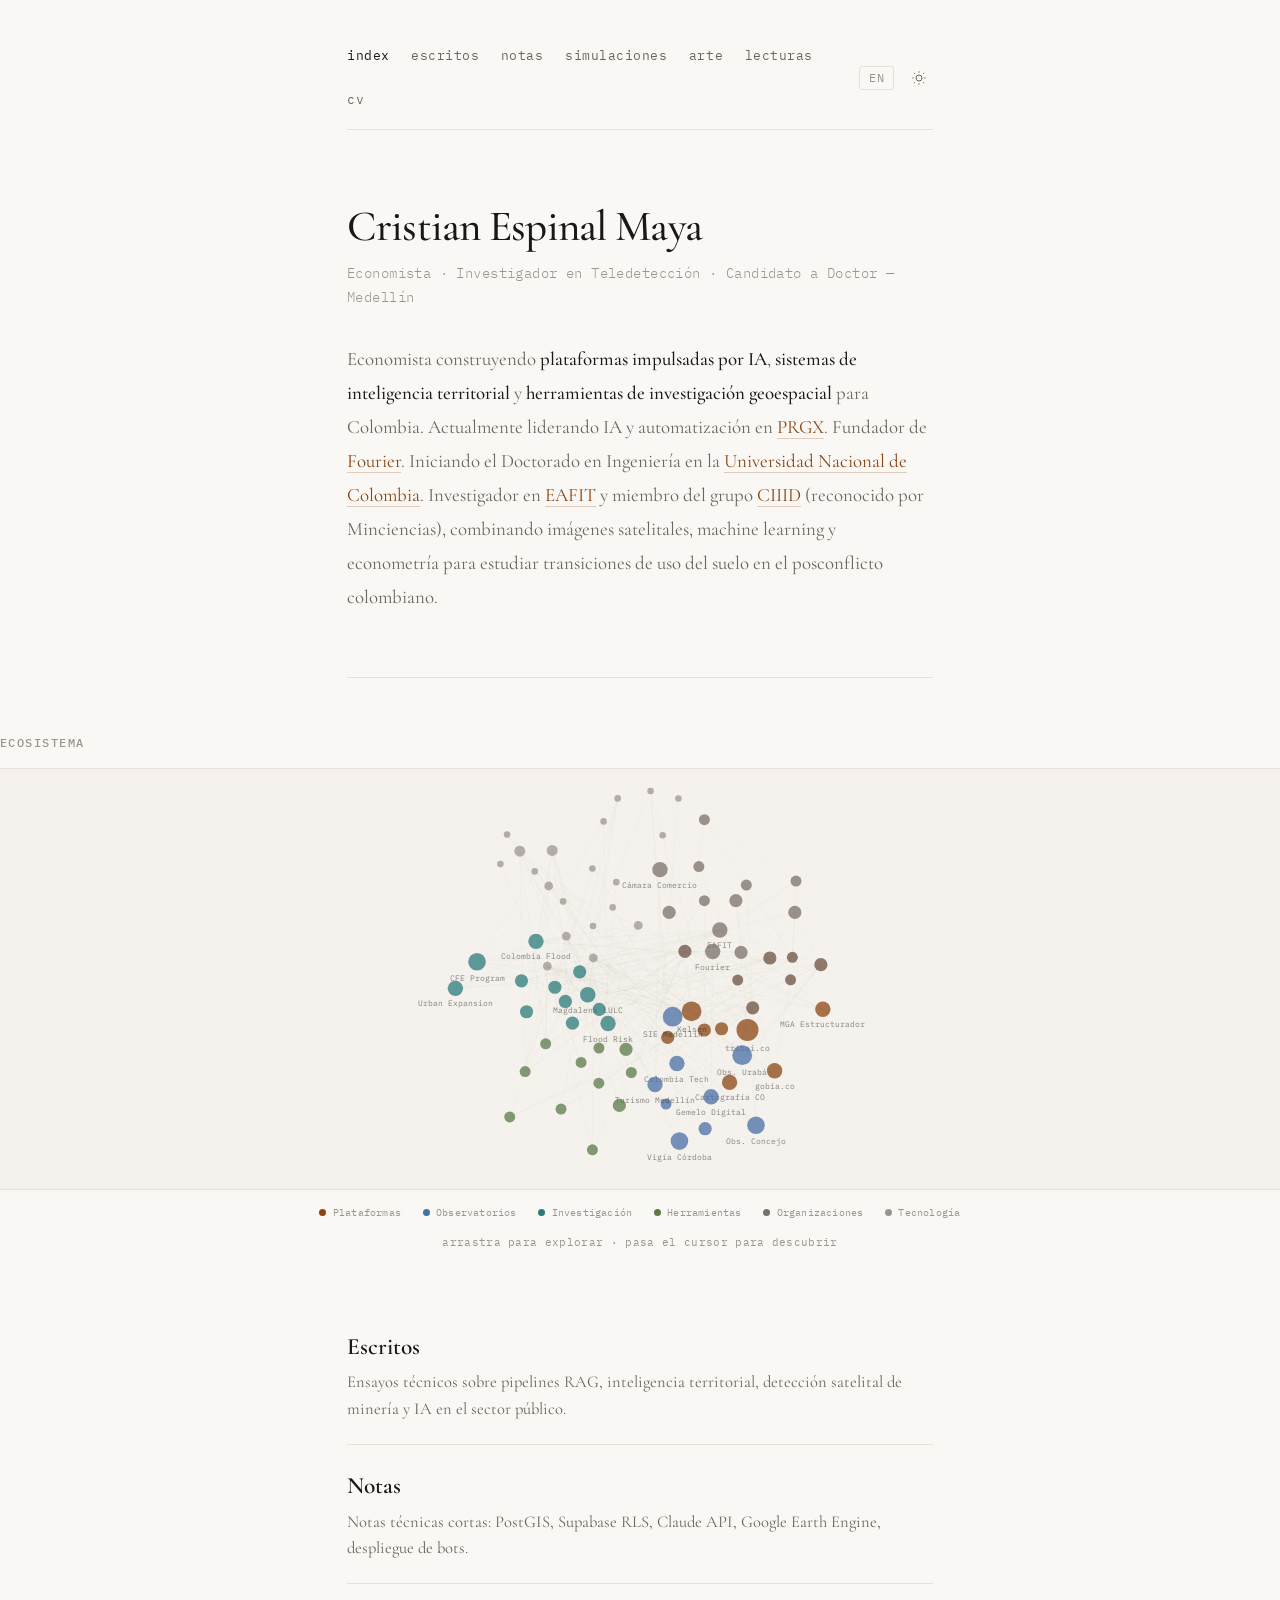
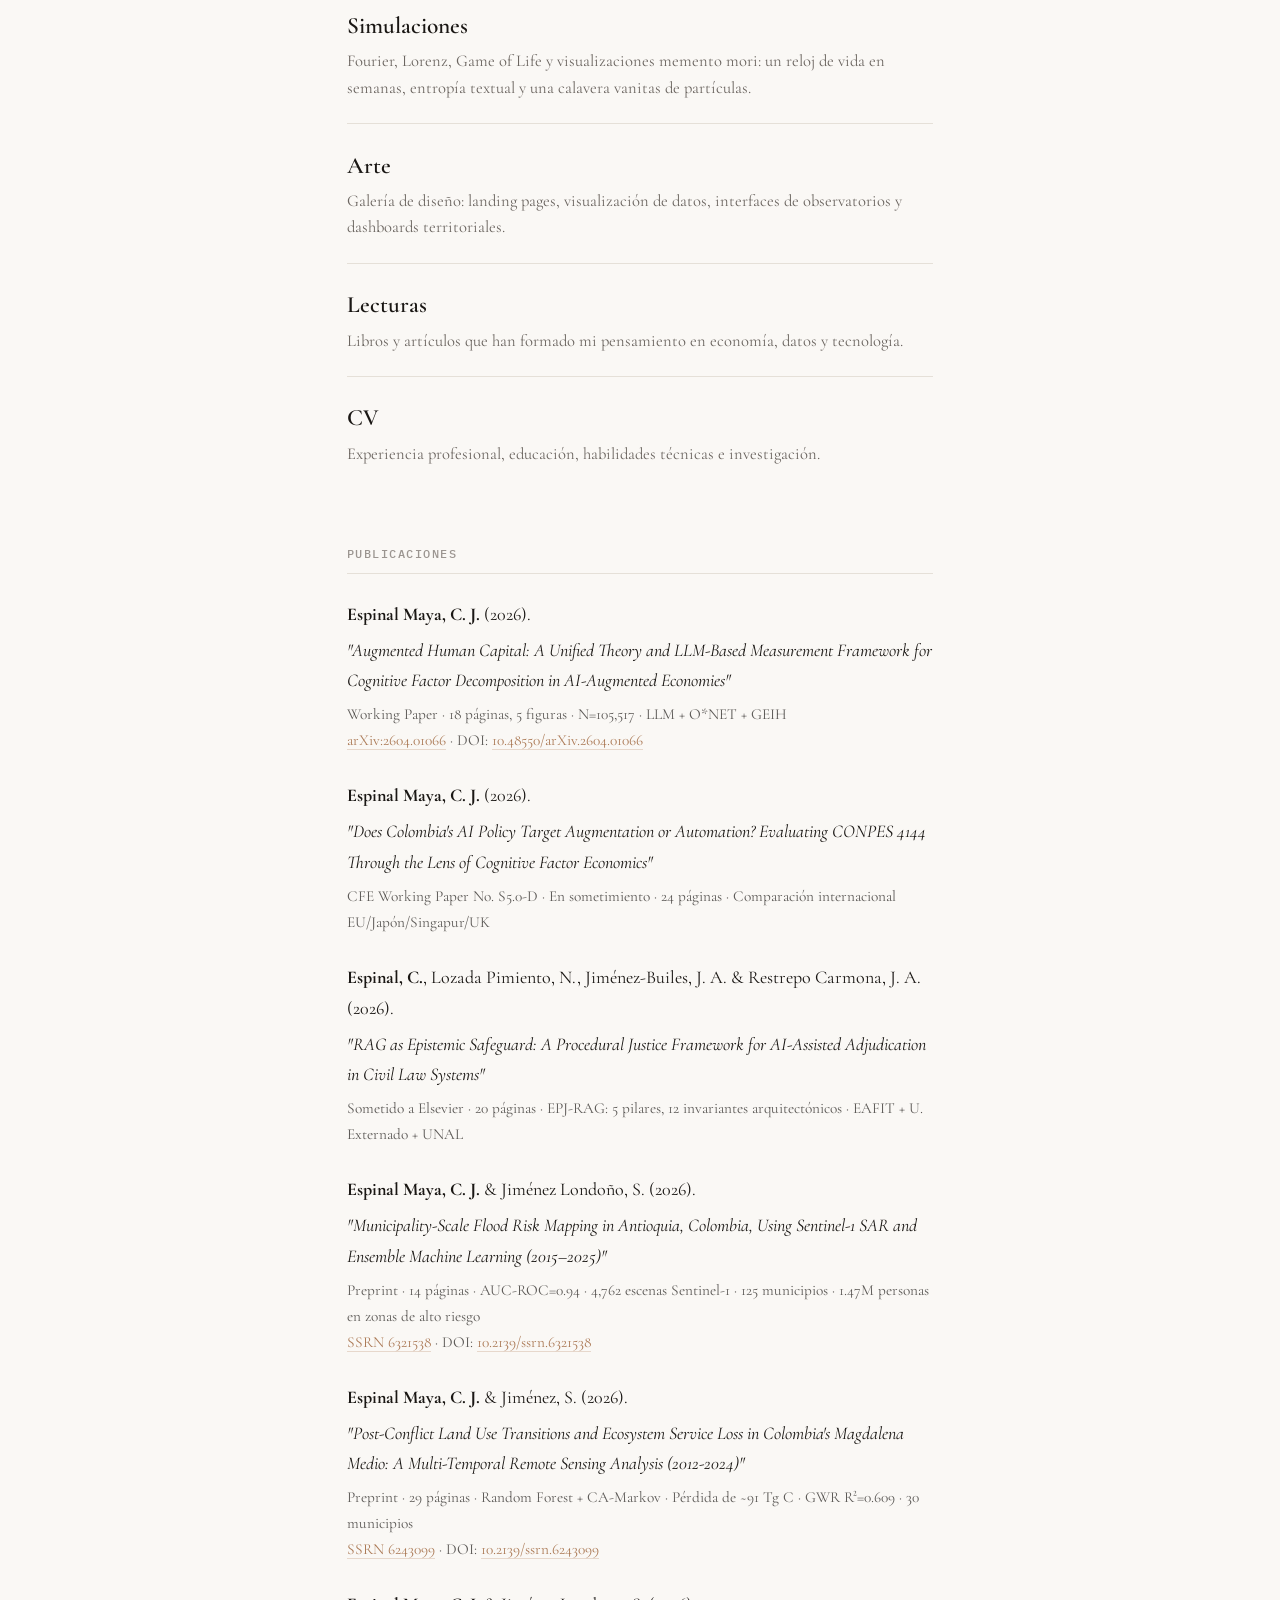
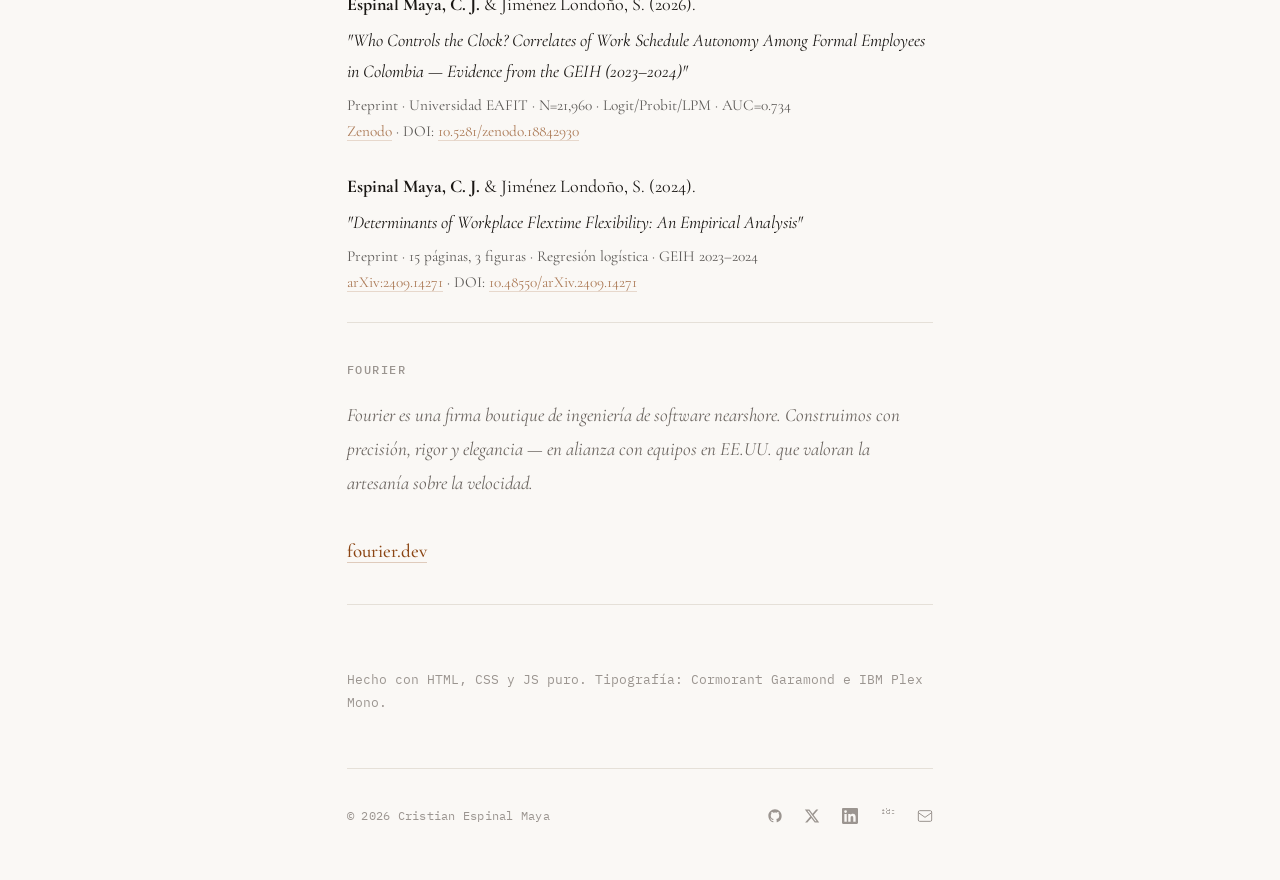
==== commit ad7dd8ad: "feat: add 5 research papers + 15 ecosystem nodes Publications: Augmented Human Capital (arXiv), CONP" ====
--- a/index.html
+++ b/index.html
@@ -169,6 +169,55 @@
     </h2>
     <ul class="pub-list" style="list-style:none;padding:0;margin:1.2rem 0 0 0">
       <li style="margin-bottom:1.5rem">
+        <p style="margin:0 0 0.3rem 0"><strong>Espinal Maya, C. J.</strong> (2026).</p>
+        <p style="margin:0 0 0.3rem 0;font-style:italic">"Augmented Human Capital: A Unified Theory and LLM-Based Measurement Framework for Cognitive Factor Decomposition in AI-Augmented Economies"</p>
+        <p style="margin:0;font-size:0.85rem;opacity:0.7">
+          <span data-lang="es">Working Paper · 18 p&aacute;ginas, 5 figuras · N=105,517 · LLM + O*NET + GEIH</span>
+          <span data-lang="en">Working Paper · 18 pages, 5 figures · N=105,517 · LLM + O*NET + GEIH</span>
+          <br>
+          <a class="text-link" href="https://arxiv.org/abs/2604.01066" target="_blank" rel="noopener">arXiv:2604.01066</a> ·
+          DOI: <a class="text-link" href="https://doi.org/10.48550/arXiv.2604.01066" target="_blank" rel="noopener">10.48550/arXiv.2604.01066</a>
+        </p>
+      </li>
+      <li style="margin-bottom:1.5rem">
+        <p style="margin:0 0 0.3rem 0"><strong>Espinal Maya, C. J.</strong> (2026).</p>
+        <p style="margin:0 0 0.3rem 0;font-style:italic">"Does Colombia's AI Policy Target Augmentation or Automation? Evaluating CONPES 4144 Through the Lens of Cognitive Factor Economics"</p>
+        <p style="margin:0;font-size:0.85rem;opacity:0.7">
+          <span data-lang="es">CFE Working Paper No. S5.0-D · En sometimiento · 24 p&aacute;ginas · Comparaci&oacute;n internacional EU/Jap&oacute;n/Singapur/UK</span>
+          <span data-lang="en">CFE Working Paper No. S5.0-D · Under submission · 24 pages · International comparison EU/Japan/Singapore/UK</span>
+        </p>
+      </li>
+      <li style="margin-bottom:1.5rem">
+        <p style="margin:0 0 0.3rem 0"><strong>Espinal, C.</strong>, Lozada Pimiento, N., Jim&eacute;nez-Builes, J. A. &amp; Restrepo Carmona, J. A. (2026).</p>
+        <p style="margin:0 0 0.3rem 0;font-style:italic">"RAG as Epistemic Safeguard: A Procedural Justice Framework for AI-Assisted Adjudication in Civil Law Systems"</p>
+        <p style="margin:0;font-size:0.85rem;opacity:0.7">
+          <span data-lang="es">Sometido a Elsevier · 20 p&aacute;ginas · EPJ-RAG: 5 pilares, 12 invariantes arquitect&oacute;nicos · EAFIT + U. Externado + UNAL</span>
+          <span data-lang="en">Submitted to Elsevier · 20 pages · EPJ-RAG: 5 pillars, 12 architectural invariants · EAFIT + U. Externado + UNAL</span>
+        </p>
+      </li>
+      <li style="margin-bottom:1.5rem">
+        <p style="margin:0 0 0.3rem 0"><strong>Espinal Maya, C. J.</strong> &amp; Jim&eacute;nez Londo&ntilde;o, S. (2026).</p>
+        <p style="margin:0 0 0.3rem 0;font-style:italic">"Municipality-Scale Flood Risk Mapping in Antioquia, Colombia, Using Sentinel-1 SAR and Ensemble Machine Learning (2015–2025)"</p>
+        <p style="margin:0;font-size:0.85rem;opacity:0.7">
+          <span data-lang="es">Preprint · 14 p&aacute;ginas · AUC-ROC=0.94 · 4,762 escenas Sentinel-1 · 125 municipios · 1.47M personas en zonas de alto riesgo</span>
+          <span data-lang="en">Preprint · 14 pages · AUC-ROC=0.94 · 4,762 Sentinel-1 scenes · 125 municipalities · 1.47M people in high-risk zones</span>
+          <br>
+          <a class="text-link" href="https://papers.ssrn.com/sol3/papers.cfm?abstract_id=6321538" target="_blank" rel="noopener">SSRN 6321538</a> ·
+          DOI: <a class="text-link" href="https://doi.org/10.2139/ssrn.6321538" target="_blank" rel="noopener">10.2139/ssrn.6321538</a>
+        </p>
+      </li>
+      <li style="margin-bottom:1.5rem">
+        <p style="margin:0 0 0.3rem 0"><strong>Espinal Maya, C. J.</strong> &amp; Jim&eacute;nez, S. (2026).</p>
+        <p style="margin:0 0 0.3rem 0;font-style:italic">"Post-Conflict Land Use Transitions and Ecosystem Service Loss in Colombia's Magdalena Medio: A Multi-Temporal Remote Sensing Analysis (2012-2024)"</p>
+        <p style="margin:0;font-size:0.85rem;opacity:0.7">
+          <span data-lang="es">Preprint · 29 p&aacute;ginas · Random Forest + CA-Markov · P&eacute;rdida de ~91 Tg C · GWR R&sup2;=0.609 · 30 municipios</span>
+          <span data-lang="en">Preprint · 29 pages · Random Forest + CA-Markov · ~91 Tg C loss · GWR R&sup2;=0.609 · 30 municipalities</span>
+          <br>
+          <a class="text-link" href="https://papers.ssrn.com/sol3/papers.cfm?abstract_id=6243099" target="_blank" rel="noopener">SSRN 6243099</a> ·
+          DOI: <a class="text-link" href="https://doi.org/10.2139/ssrn.6243099" target="_blank" rel="noopener">10.2139/ssrn.6243099</a>
+        </p>
+      </li>
+      <li style="margin-bottom:1.5rem">
         <p style="margin:0 0 0.3rem 0"><strong>Espinal Maya, C. J.</strong> &amp; Jiménez Londoño, S. (2026).</p>
         <p style="margin:0 0 0.3rem 0;font-style:italic">"Who Controls the Clock? Correlates of Work Schedule Autonomy Among Formal Employees in Colombia — Evidence from the GEIH (2023–2024)"</p>
         <p style="margin:0;font-size:0.85rem;opacity:0.7">
@@ -226,12 +275,12 @@
 const canvas=document.getElementById('graphCanvas'),ctx=canvas.getContext('2d'),tooltip=document.getElementById('graphTooltip'),wrap=canvas.parentElement;
 const CAT={P:'platform',O:'observatory',R:'research',T:'tool',G:'org',K:'tech',D:'domain'};
 const rawNodes=[
-['tribai','tribai.co',CAT.P,10],['mga','MGA Estructurador',CAT.P,7],['factura','Factura App',CAT.P,6],['vfpa','VFPA',CAT.P,6],['gobia','gobia.co',CAT.P,7],
-['obs_uraba','Obs. Urabá',CAT.O,9],['obs_concejo','Obs. Concejo',CAT.O,8],['sie','SIE Medellín',CAT.O,9],['vigia','Vigía Córdoba',CAT.O,8],['gemelo','Gemelo Digital',CAT.O,7],['tech_dash','Colombia Tech',CAT.O,7],['labor','Mercado Laboral',CAT.O,6],['hptu','HPTU',CAT.O,5],
-['ica','Declaraciones ICA',CAT.T,6],['ocr','Mi OCR Facturas',CAT.T,5],['miauxi','Miauxi',CAT.T,5],['fincabot','FincaBot',CAT.T,6],['vortice','Vórtice',CAT.T,5],['tupagina','Tu Página en 48',CAT.T,5],['franchise','Franchise MS',CAT.T,5],['iupb','IUPB Analytics',CAT.T,5],['densurbam','DENSURBAM',CAT.T,5],
-['flood','Flood Risk',CAT.R,7],['magdalena','Magdalena LULC',CAT.R,7],['uraba_r','Urabá Research',CAT.R,6],['bajo_cauca','Bajo Cauca',CAT.R,6],['asgm','ASGM Detection',CAT.R,6],['flex','Flexibilidad Laboral',CAT.R,6],['autom','Automatización IA',CAT.R,6],['urban','Urban Expansion',CAT.R,7],
-['ts','TypeScript',CAT.K,4],['py','Python',CAT.K,4],['nextjs','Next.js',CAT.K,4],['react','React',CAT.K,3],['claude','Claude API',CAT.K,5],['supabase','Supabase',CAT.K,4],['postgis','PostGIS',CAT.K,3],['d3','D3.js',CAT.K,3],['deckgl','Deck.gl',CAT.K,3],['fastapi','FastAPI',CAT.K,3],['gee','Earth Engine',CAT.K,5],['r','R',CAT.K,3],['java','Java',CAT.K,3],['pinecone','Pinecone',CAT.K,3],['sentinel','Sentinel',CAT.K,4],['mapbox','Mapbox',CAT.K,3],['maplibre','MapLibre',CAT.K,3],['xgboost','XGBoost',CAT.K,3],
-['prgx','PRGX',CAT.G,6],['camara','Cámara Comercio',CAT.G,7],['esumer','ESUMER',CAT.G,5],['politecnico','Politécnico JIC',CAT.G,5],['ciiid','CIIID',CAT.G,5],['alcaldia','Alcaldía Medellín',CAT.G,6],['eafit','EAFIT',CAT.G,7],['fourier','Fourier',CAT.G,7],['contraloria','Contraloría',CAT.G,5],['inplux','INPLUX',CAT.G,6],['unal','UNAL',CAT.G,6],
+['tribai','tribai.co',CAT.P,10],['mga','MGA Estructurador',CAT.P,7],['factura','Factura App',CAT.P,6],['vfpa','VFPA',CAT.P,6],['gobia','gobia.co',CAT.P,7],['kelsen','Kelsen',CAT.P,9],['cartografia','Cartografía CO',CAT.P,7],['transporte','Transporte SKRG',CAT.P,6],
+['obs_uraba','Obs. Urabá',CAT.O,9],['obs_concejo','Obs. Concejo',CAT.O,8],['sie','SIE Medellín',CAT.O,9],['vigia','Vigía Córdoba',CAT.O,8],['gemelo','Gemelo Digital',CAT.O,7],['tech_dash','Colombia Tech',CAT.O,7],['labor','Mercado Laboral',CAT.O,6],['hptu','HPTU',CAT.O,5],['turismo','Turismo Medellín',CAT.O,7],
+['ica','Declaraciones ICA',CAT.T,6],['ocr','Mi OCR Facturas',CAT.T,5],['miauxi','Miauxi',CAT.T,5],['fincabot','FincaBot',CAT.T,6],['vortice','Vórtice',CAT.T,5],['tupagina','Tu Página en 48',CAT.T,5],['franchise','Franchise MS',CAT.T,5],['iupb','IUPB Analytics',CAT.T,5],['densurbam','DENSURBAM',CAT.T,5],['sherlock','Sherlock RAG',CAT.T,5],['predios','Predios App',CAT.T,5],
+['flood','Flood Risk',CAT.R,7],['magdalena','Magdalena LULC',CAT.R,7],['uraba_r','Urabá Research',CAT.R,6],['bajo_cauca','Bajo Cauca',CAT.R,6],['asgm','ASGM Detection',CAT.R,6],['flex','Flexibilidad Laboral',CAT.R,6],['autom','Automatización IA',CAT.R,6],['urban','Urban Expansion',CAT.R,7],['cfe','CFE Program',CAT.R,8],['epjrag','EPJ-RAG',CAT.R,6],['conpes_ai','CONPES 4144',CAT.R,6],['colombia_flood','Colombia Flood',CAT.R,7],
+['ts','TypeScript',CAT.K,4],['py','Python',CAT.K,4],['nextjs','Next.js',CAT.K,4],['react','React',CAT.K,3],['claude','Claude API',CAT.K,5],['supabase','Supabase',CAT.K,4],['postgis','PostGIS',CAT.K,3],['d3','D3.js',CAT.K,3],['deckgl','Deck.gl',CAT.K,3],['fastapi','FastAPI',CAT.K,3],['gee','Earth Engine',CAT.K,5],['r','R',CAT.K,3],['java','Java',CAT.K,3],['pinecone','Pinecone',CAT.K,3],['sentinel','Sentinel',CAT.K,4],['mapbox','Mapbox',CAT.K,3],['maplibre','MapLibre',CAT.K,3],['xgboost','XGBoost',CAT.K,3],['neon','Neon',CAT.K,3],['duckdb','DuckDB',CAT.K,3],
+['prgx','PRGX',CAT.G,6],['camara','Cámara Comercio',CAT.G,7],['esumer','ESUMER',CAT.G,5],['politecnico','Politécnico JIC',CAT.G,5],['ciiid','CIIID',CAT.G,5],['alcaldia','Alcaldía Medellín',CAT.G,6],['eafit','EAFIT',CAT.G,7],['fourier','Fourier',CAT.G,7],['contraloria','Contraloría',CAT.G,5],['inplux','INPLUX',CAT.G,6],['unal','UNAL',CAT.G,6],['redek','REDEK',CAT.G,5],
 ['ai','AI / LLM',CAT.D,6],['geo','Geospatial',CAT.D,6],['fiscal','Fiscal Tech',CAT.D,5],['remote','Remote Sensing',CAT.D,6],['dataintel','Data Intelligence',CAT.D,6],['edu','Education',CAT.D,5],['govtech','GovTech',CAT.D,5]
 ];
 const rawEdges=[
@@ -263,7 +312,17 @@
 ['autom','py'],['autom','r'],['autom','eafit'],['autom','ai'],['autom','dataintel'],
 ['urban','gee'],['urban','sentinel'],['urban','py'],['urban','xgboost'],['urban','remote'],['urban','geo'],['urban','eafit'],
 ['franchise','java'],['franchise','edu'],['iupb','r'],['iupb','edu'],['iupb','dataintel'],['iupb','politecnico'],
-['prgx','ai'],['camara','dataintel'],['esumer','edu'],['esumer','ai'],['ciiid','dataintel'],['alcaldia','edu'],['alcaldia','dataintel'],['eafit','remote'],['eafit','geo'],['fourier','ai'],['contraloria','dataintel'],['inplux','ai'],['inplux','fourier'],['inplux','govtech'],['unal','edu'],['unal','geo'],['unal','remote']
+['prgx','ai'],['camara','dataintel'],['esumer','edu'],['esumer','ai'],['ciiid','dataintel'],['alcaldia','edu'],['alcaldia','dataintel'],['eafit','remote'],['eafit','geo'],['fourier','ai'],['contraloria','dataintel'],['inplux','ai'],['inplux','fourier'],['inplux','govtech'],['unal','edu'],['unal','geo'],['unal','remote'],['redek','ai'],['redek','edu'],['redek','esumer'],
+['kelsen','ts'],['kelsen','nextjs'],['kelsen','claude'],['kelsen','neon'],['kelsen','pinecone'],['kelsen','ai'],['kelsen','fourier'],['kelsen','govtech'],
+['cartografia','ts'],['cartografia','nextjs'],['cartografia','mapbox'],['cartografia','geo'],['cartografia','dataintel'],
+['transporte','ts'],['transporte','nextjs'],['transporte','mapbox'],['transporte','postgis'],['transporte','geo'],['transporte','dataintel'],
+['turismo','py'],['turismo','duckdb'],['turismo','dataintel'],['turismo','camara'],
+['cfe','py'],['cfe','eafit'],['cfe','ai'],['cfe','dataintel'],['cfe','autom'],['cfe','flex'],
+['epjrag','ai'],['epjrag','eafit'],['epjrag','kelsen'],['epjrag','unal'],
+['conpes_ai','py'],['conpes_ai','eafit'],['conpes_ai','ai'],['conpes_ai','cfe'],
+['colombia_flood','py'],['colombia_flood','gee'],['colombia_flood','sentinel'],['colombia_flood','xgboost'],['colombia_flood','remote'],['colombia_flood','geo'],['colombia_flood','eafit'],['colombia_flood','flood'],
+['sherlock','ts'],['sherlock','nextjs'],['sherlock','claude'],['sherlock','pinecone'],['sherlock','supabase'],['sherlock','ai'],['sherlock','redek'],
+['predios','ts'],['predios','nextjs'],['predios','mapbox'],['predios','supabase'],['predios','claude'],['predios','ai'],['predios','inplux']
 ];
 const nodes=rawNodes.map(([id,label,cat,r])=>({id,label,cat,r:r*1.1,x:0,y:0,vx:0,vy:0}));
 const nodeMap={};nodes.forEach((n,i)=>nodeMap[n.id]=i);
